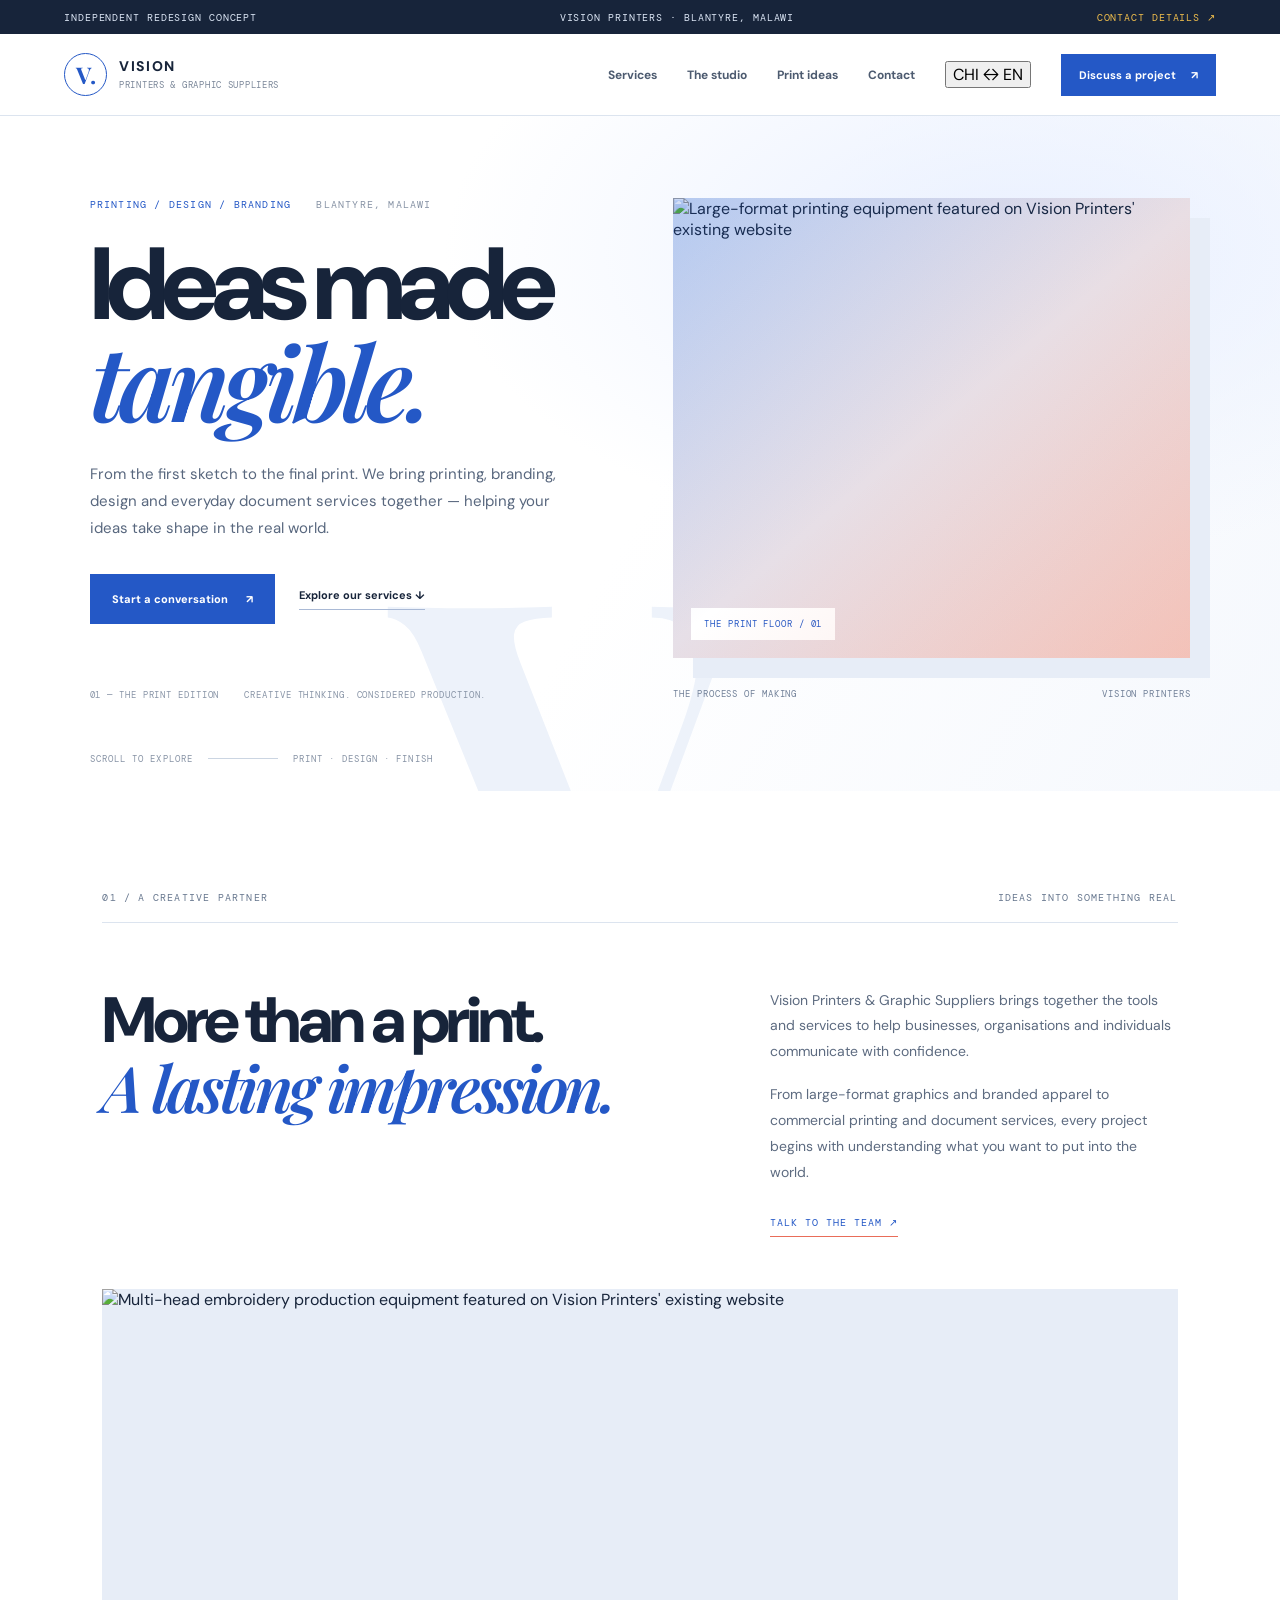
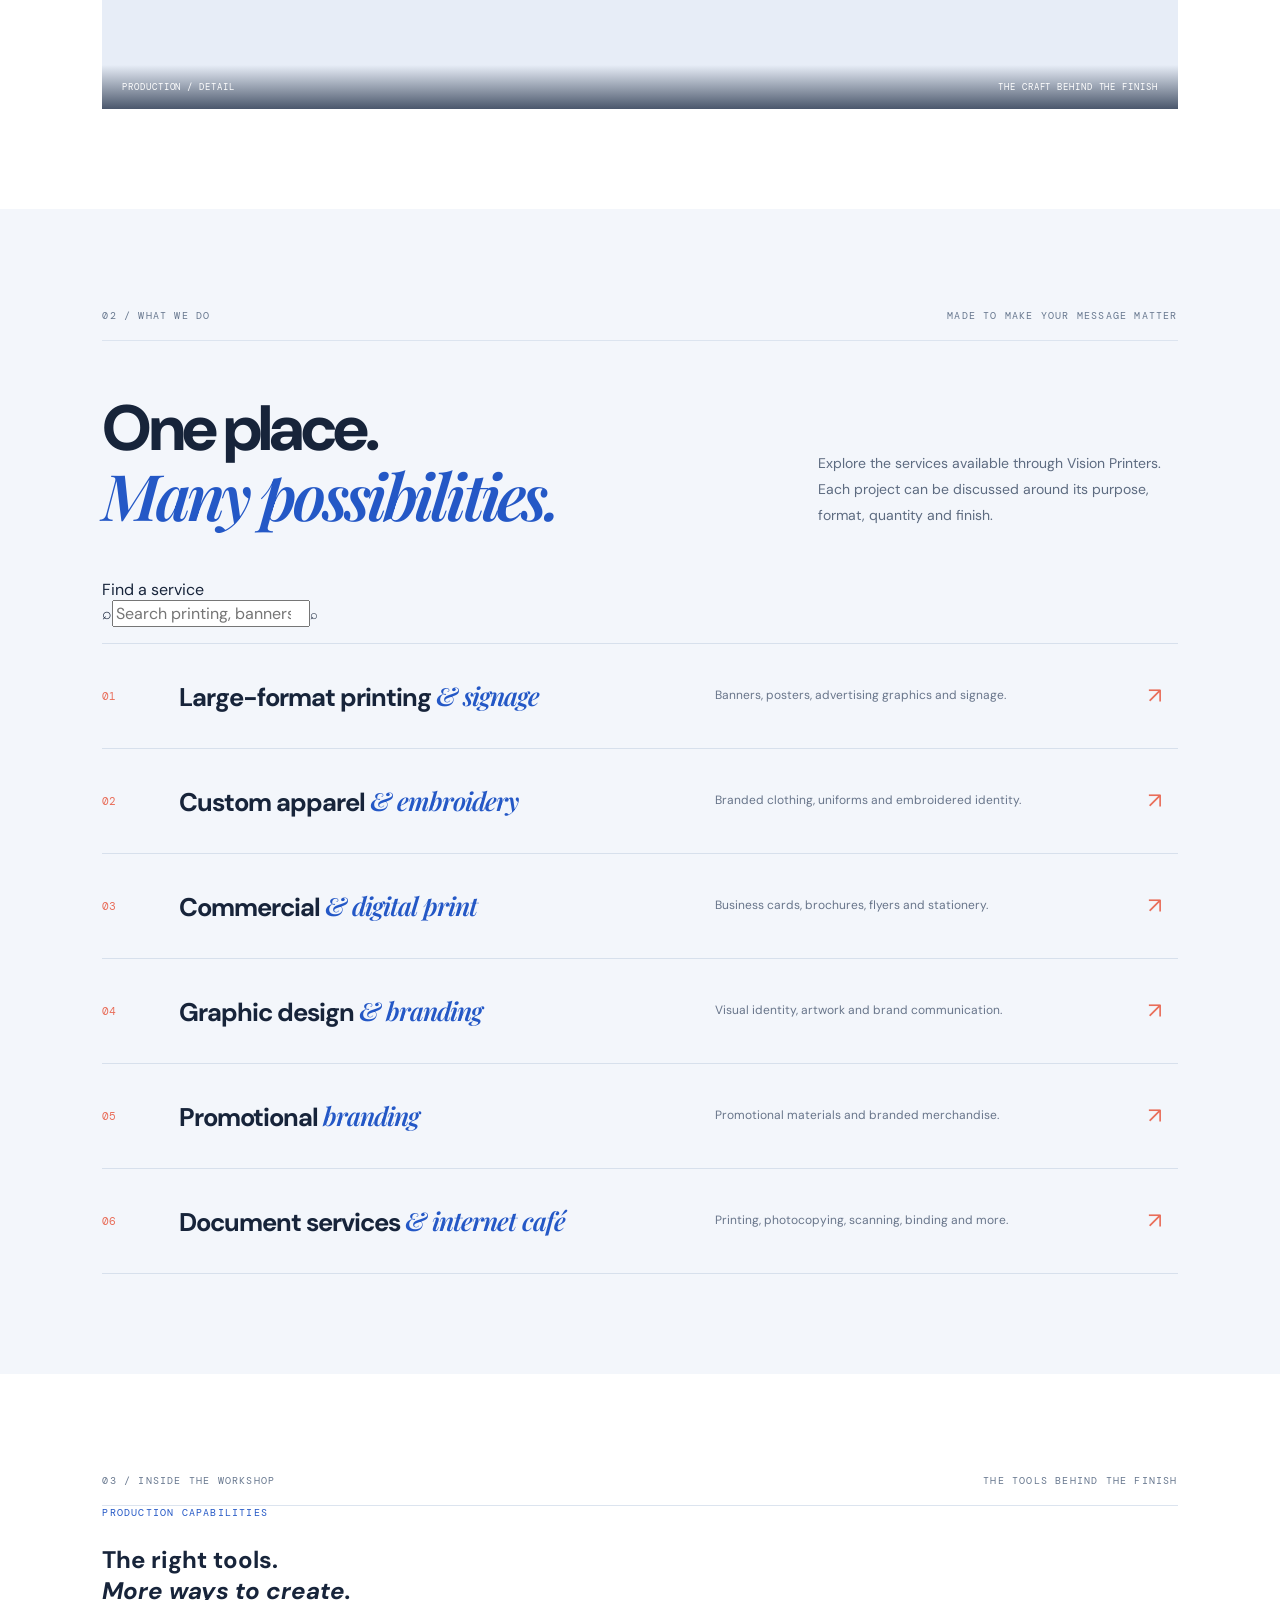
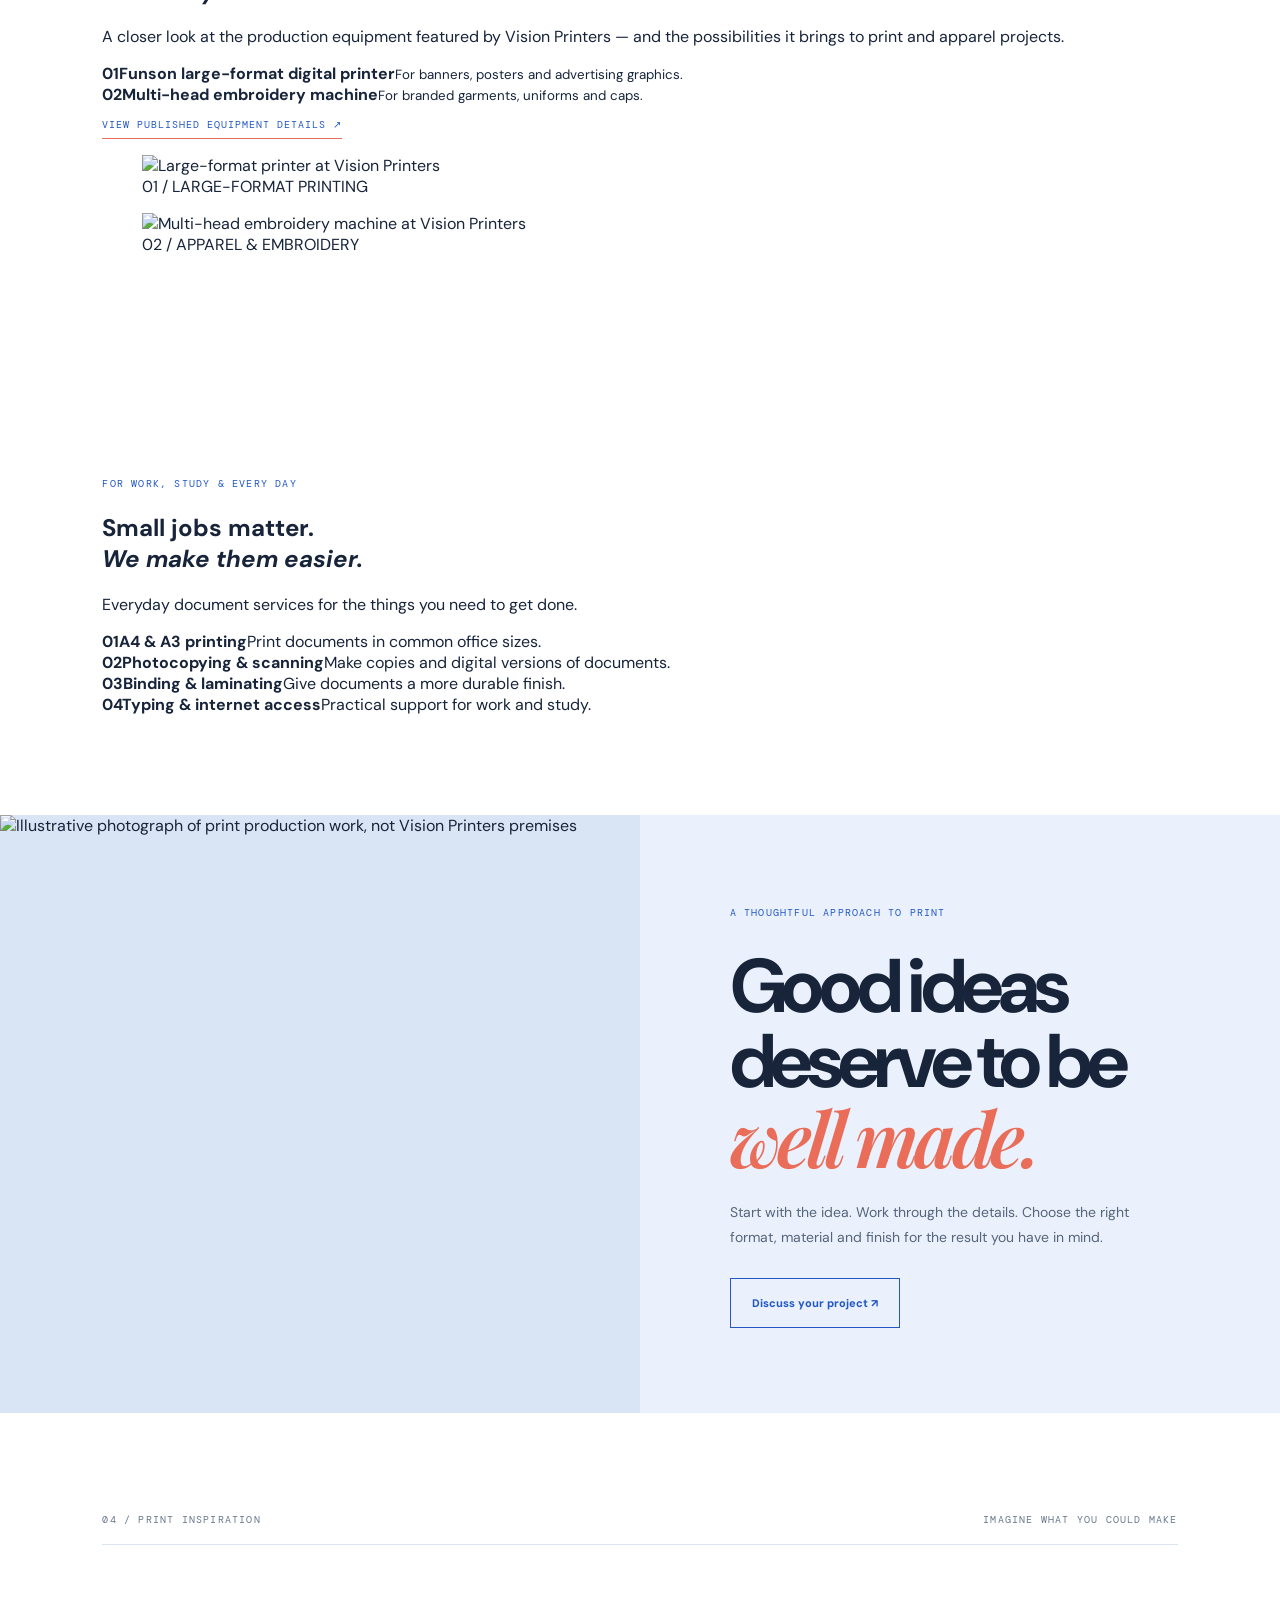
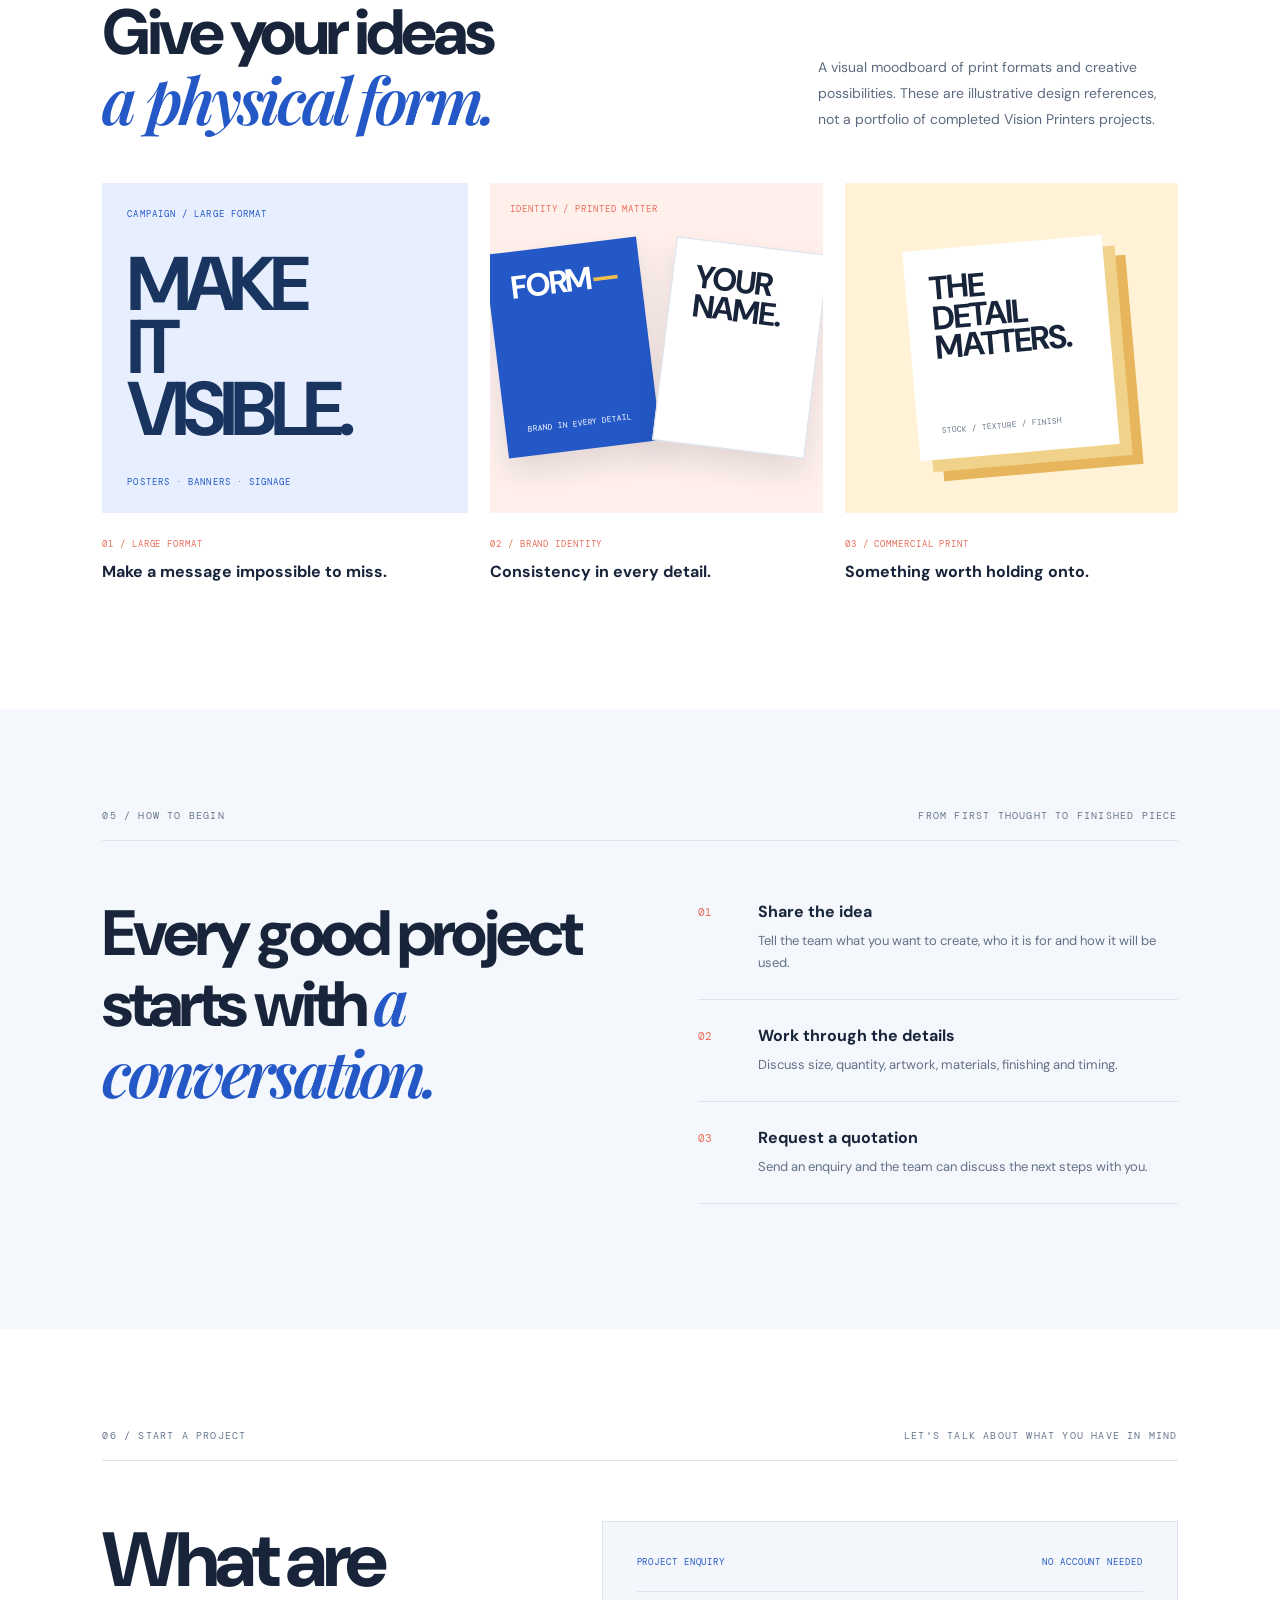
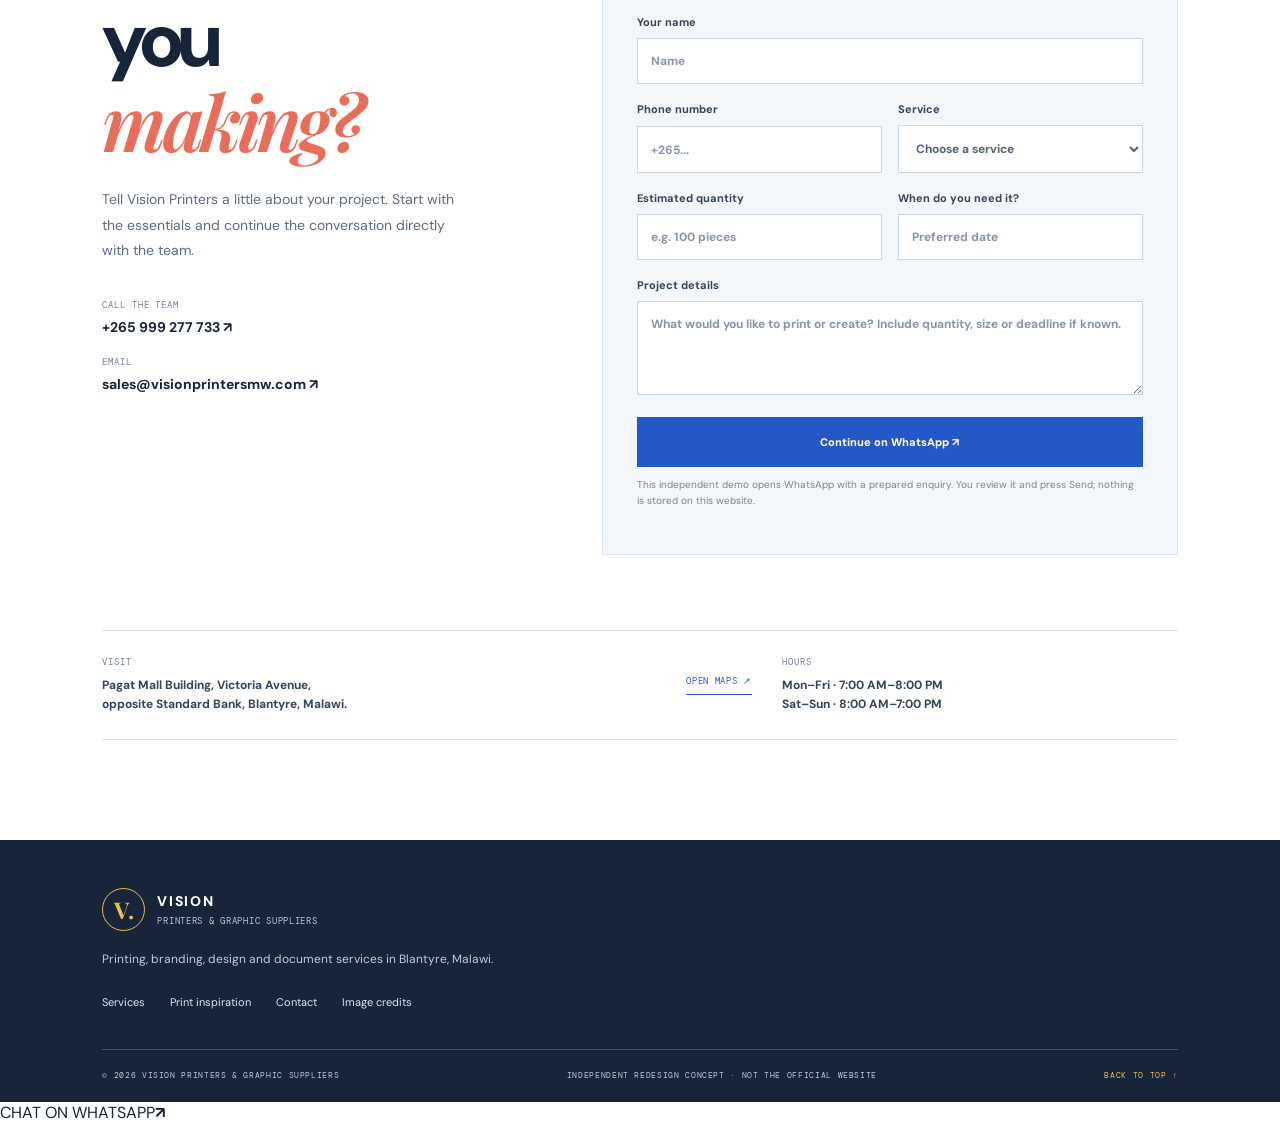
==== index.html @ 16c33ee2 "Add service discovery, equipment showcase and quote enhancements" ====
<!doctype html>
<html lang="en">
<head>
  <meta charset="utf-8">
  <meta name="viewport" content="width=device-width, initial-scale=1">
  <meta name="theme-color" content="#ffffff">
  <meta name="description" content="Vision Printers & Graphic Suppliers — printing, branding, design and document services in Blantyre, Malawi.">
  <title>Vision Printers — Ideas made tangible</title>
  <link rel="preconnect" href="https://fonts.googleapis.com">
  <link rel="preconnect" href="https://fonts.gstatic.com" crossorigin>
  <link href="https://fonts.googleapis.com/css2?family=DM+Mono:wght@400;500&family=DM+Sans:wght@400;500;600;700&family=Playfair+Display:ital,wght@0,500;0,600;0,700;1,500;1,600&display=swap" rel="stylesheet">
  <link rel="stylesheet" href="styles.css?v=20261118-2">
  <script src="script.js" defer></script>
</head>
<body>
  <div class="demo-strip"><span>INDEPENDENT REDESIGN CONCEPT</span><span>VISION PRINTERS · BLANTYRE, MALAWI</span><a href="#contact">CONTACT DETAILS ↗</a></div>
  <header class="site-header" id="top">
    <a class="brand" href="#top" aria-label="Vision Printers home"><span class="brand-mark">V.</span><span class="brand-name">VISION <i>PRINTERS & GRAPHIC SUPPLIERS</i></span></a>
    <button class="menu-toggle" aria-label="Open navigation" aria-expanded="false"><i></i><i></i></button>
    <nav class="main-nav" aria-label="Main navigation">
      <a href="#services" data-t="navServices">Services</a><a href="#studio" data-t="navStudio">The studio</a><a href="#work" data-t="navIdeas">Print ideas</a><a href="#contact" data-t="navContact">Contact</a>
      <button class="language-toggle" id="languageToggle" type="button">CHI <span>↔</span> EN</button><button class="nav-quote" data-quote data-t="navQuote">Discuss a project <span>↗</span></button>
    </nav>
  </header>
  <main>
    <section class="hero">
      <div class="hero-copy">
        <p class="eyebrow">PRINTING / DESIGN / BRANDING <span>BLANTYRE, MALAWI</span></p>
        <h1>Ideas made<br><em>tangible.</em></h1>
        <p class="hero-lede" data-t="heroLead">From the first sketch to the final print. We bring printing, branding, design and everyday document services together — helping your ideas take shape in the real world.</p>
        <div class="hero-actions"><button class="button button-lime" data-quote data-t="heroCta">Start a conversation <span>↗</span></button><a class="text-link" href="#services" data-t="heroExplore">Explore our services ↓</a></div>
        <div class="hero-footnote"><span>01 — THE PRINT EDITION</span><span>CREATIVE THINKING. CONSIDERED PRODUCTION.</span></div>
      </div>
      <div class="hero-visual">
        <div class="hero-image-wrap"><img src="https://visionprintersmw.com/assets/optimized/press-1080.jpg" alt="Large-format printing equipment featured on Vision Printers' existing website" fetchpriority="high"><span class="image-index">THE PRINT FLOOR / 01</span></div>
        <div class="hero-image-caption"><span>THE PROCESS OF MAKING</span><span>VISION PRINTERS</span></div>
      </div>
      <div class="hero-bottom"><span>SCROLL TO EXPLORE</span><span class="scroll-line"></span><span>PRINT · DESIGN · FINISH</span></div>
    </section>

    <section class="intro section-pad" id="studio">
      <div class="section-kicker"><span>01 / A CREATIVE PARTNER</span><span>IDEAS INTO SOMETHING REAL</span></div>
      <div class="intro-grid"><h2>More than a print.<br><em>A lasting impression.</em></h2><div class="intro-text"><p>Vision Printers & Graphic Suppliers brings together the tools and services to help businesses, organisations and individuals communicate with confidence.</p><p>From large-format graphics and branded apparel to commercial printing and document services, every project begins with understanding what you want to put into the world.</p><a href="#contact" class="under-link">TALK TO THE TEAM ↗</a></div></div>
      <figure class="intro-photo"><img src="https://visionprintersmw.com/assets/optimized/embroidery-1080.jpg" alt="Multi-head embroidery production equipment featured on Vision Printers' existing website" loading="lazy"><figcaption><span>PRODUCTION / DETAIL</span><span>THE CRAFT BEHIND THE FINISH</span></figcaption></figure>
    </section>

    <section class="services section-pad" id="services">
      <div class="section-kicker"><span>02 / WHAT WE DO</span><span>MADE TO MAKE YOUR MESSAGE MATTER</span></div>
      <div class="section-heading"><h2>One place.<br><em>Many possibilities.</em></h2><p>Explore the services available through Vision Printers. Each project can be discussed around its purpose, format, quantity and finish.</p></div>
      <div class="service-search"><label for="serviceSearch" data-t="searchLabel">Find a service</label><div class="service-search-control"><span>⌕</span><input id="serviceSearch" type="search" placeholder="Search printing, banners, embroidery..." data-placeholder="searchPlaceholder"><kbd>⌕</kbd></div><p id="searchStatus" aria-live="polite"></p></div><div class="service-list">
        <a class="service-row" href="#contact" data-service="Large-format printing & signage"><span class="service-no">01</span><span class="service-name">Large-format printing <i>& signage</i></span><span class="service-desc">Banners, posters, advertising graphics and signage.</span><span class="service-arrow">↗</span></a>
        <a class="service-row" href="#contact" data-service="Custom apparel & embroidery"><span class="service-no">02</span><span class="service-name">Custom apparel <i>& embroidery</i></span><span class="service-desc">Branded clothing, uniforms and embroidered identity.</span><span class="service-arrow">↗</span></a>
        <a class="service-row" href="#contact" data-service="Commercial & digital printing"><span class="service-no">03</span><span class="service-name">Commercial <i>& digital print</i></span><span class="service-desc">Business cards, brochures, flyers and stationery.</span><span class="service-arrow">↗</span></a>
        <a class="service-row" href="#contact" data-service="Graphic design & branding"><span class="service-no">04</span><span class="service-name">Graphic design <i>& branding</i></span><span class="service-desc">Visual identity, artwork and brand communication.</span><span class="service-arrow">↗</span></a>
        <a class="service-row" href="#contact" data-service="Promotional branding"><span class="service-no">05</span><span class="service-name">Promotional <i>branding</i></span><span class="service-desc">Promotional materials and branded merchandise.</span><span class="service-arrow">↗</span></a>
        <a class="service-row" href="#contact" data-service="Document services & internet café"><span class="service-no">06</span><span class="service-name">Document services <i>& internet café</i></span><span class="service-desc">Printing, photocopying, scanning, binding and more.</span><span class="service-arrow">↗</span></a>
      </div>
    </section>

    <section class="equipment section-pad" id="equipment">
      <div class="section-kicker"><span>03 / INSIDE THE WORKSHOP</span><span>THE TOOLS BEHIND THE FINISH</span></div>
      <div class="equipment-grid">
        <div class="equipment-copy"><p class="eyebrow" data-t="equipmentEyebrow">PRODUCTION CAPABILITIES</p><h2 data-t="equipmentTitle">The right tools.<br><em>More ways to create.</em></h2><p data-t="equipmentLead">A closer look at the production equipment featured by Vision Printers — and the possibilities it brings to print and apparel projects.</p>
          <div class="equipment-facts"><div><b>01</b><span><strong>Funson large-format digital printer</strong><small data-t="equipmentOne">For banners, posters and advertising graphics.</small></span></div><div><b>02</b><span><strong>Multi-head embroidery machine</strong><small data-t="equipmentTwo">For branded garments, uniforms and caps.</small></span></div></div>
          <a class="under-link" href="https://visionprintersmw.com/equipment.html" target="_blank" rel="noopener" data-t="equipmentLink">VIEW PUBLISHED EQUIPMENT DETAILS ↗</a>
        </div>
        <div class="equipment-photos"><figure><img src="https://visionprintersmw.com/assets/optimized/press-1080.jpg" alt="Large-format printer at Vision Printers" loading="lazy"><figcaption>01 / LARGE-FORMAT PRINTING</figcaption></figure><figure><img src="https://visionprintersmw.com/assets/optimized/embroidery-1080.jpg" alt="Multi-head embroidery machine at Vision Printers" loading="lazy"><figcaption>02 / APPAREL & EMBROIDERY</figcaption></figure></div>
      </div>
    </section>

    <section class="everyday section-pad">
      <div class="everyday-intro"><span class="eyebrow" data-t="everydayEyebrow">FOR WORK, STUDY & EVERY DAY</span><h2 data-t="everydayTitle">Small jobs matter.<br><em>We make them easier.</em></h2><p data-t="everydayLead">Everyday document services for the things you need to get done.</p></div>
      <div class="everyday-grid"><div><b>01</b><strong>A4 & A3 printing</strong><span>Print documents in common office sizes.</span></div><div><b>02</b><strong>Photocopying & scanning</strong><span>Make copies and digital versions of documents.</span></div><div><b>03</b><strong>Binding & laminating</strong><span>Give documents a more durable finish.</span></div><div><b>04</b><strong>Typing & internet access</strong><span>Practical support for work and study.</span></div></div>
    </section>

    <section class="statement">
      <div class="statement-image"><img src="https://commons.wikimedia.org/wiki/Special:FilePath/Printery_work.jpg" alt="Illustrative photograph of print production work, not Vision Printers premises" loading="lazy"></div>
      <div class="statement-content"><span class="mono">A THOUGHTFUL APPROACH TO PRINT</span><h2>Good ideas<br>deserve to be<br><em>well made.</em></h2><p>Start with the idea. Work through the details. Choose the right format, material and finish for the result you have in mind.</p><a href="#contact" class="button button-outline">Discuss your project ↗</a></div>
    </section>

    <section class="ideas section-pad" id="work">
      <div class="section-kicker"><span>04 / PRINT INSPIRATION</span><span>IMAGINE WHAT YOU COULD MAKE</span></div>
      <div class="section-heading"><h2>Give your ideas<br><em>a physical form.</em></h2><p>A visual moodboard of print formats and creative possibilities. These are illustrative design references, not a portfolio of completed Vision Printers projects.</p></div>
      <div class="idea-grid">
        <article class="idea-card idea-tall"><div class="idea-art poster-art"><span>CAMPAIGN / LARGE FORMAT</span><strong>MAKE<br>IT<br>VISIBLE.</strong><small>POSTERS · BANNERS · SIGNAGE</small></div><div class="idea-meta"><span>01 / LARGE FORMAT</span><h3>Make a message impossible to miss.</h3></div></article>
        <article class="idea-card"><div class="idea-art identity-art"><span class="identity-label">IDENTITY / PRINTED MATTER</span><div class="identity-sheet"><b>FORM<span>—</span></b><small>BRAND IN EVERY DETAIL</small></div><div class="identity-sheet second"><b>YOUR<br>NAME.</b></div></div><div class="idea-meta"><span>02 / BRAND IDENTITY</span><h3>Consistency in every detail.</h3></div></article>
        <article class="idea-card"><div class="idea-art paper-art"><div class="paper-stack"><span>THE<br>DETAIL<br>MATTERS.</span><small>STOCK / TEXTURE / FINISH</small></div></div><div class="idea-meta"><span>03 / COMMERCIAL PRINT</span><h3>Something worth holding onto.</h3></div></article>
      </div>
    </section>

    <section class="process section-pad"><div class="section-kicker"><span>05 / HOW TO BEGIN</span><span>FROM FIRST THOUGHT TO FINISHED PIECE</span></div><div class="process-grid"><h2>Every good project<br>starts with <em>a conversation.</em></h2><div class="process-steps"><div class="process-step"><span>01</span><div><h3>Share the idea</h3><p>Tell the team what you want to create, who it is for and how it will be used.</p></div></div><div class="process-step"><span>02</span><div><h3>Work through the details</h3><p>Discuss size, quantity, artwork, materials, finishing and timing.</p></div></div><div class="process-step"><span>03</span><div><h3>Request a quotation</h3><p>Send an enquiry and the team can discuss the next steps with you.</p></div></div></div></div></section>

    <section class="contact section-pad" id="contact"><div class="section-kicker"><span>06 / START A PROJECT</span><span>LET'S TALK ABOUT WHAT YOU HAVE IN MIND</span></div><div class="contact-grid"><div class="contact-copy"><h2>What are you<br><em>making?</em></h2><p>Tell Vision Printers a little about your project. Start with the essentials and continue the conversation directly with the team.</p><div class="contact-direct"><a href="tel:+265999277733"><span>CALL THE TEAM</span><b>+265 999 277 733 ↗</b></a><a href="mailto:sales@visionprintersmw.com"><span>EMAIL</span><b>sales@visionprintersmw.com ↗</b></a></div></div>
      <form class="quote-form" id="quoteForm"><div class="form-heading"><span data-t="formHeading">PROJECT ENQUIRY</span><span data-t="formSub">NO ACCOUNT NEEDED</span></div><label>Your name<input name="name" autocomplete="name" placeholder="Name" required></label><div class="form-row"><label>Phone number<input name="phone" type="tel" autocomplete="tel" placeholder="+265..." required></label><label>Service<select name="service" required><option value="">Choose a service</option><option>Large-format printing & signage</option><option>Custom apparel & embroidery</option><option>Commercial & digital printing</option><option>Graphic design & branding</option><option>Promotional branding</option><option>Document services & internet café</option><option>Something else</option></select></label></div><div class="form-row"><label data-t="quantityLabel">Estimated quantity<input name="quantity" placeholder="e.g. 100 pieces"></label><label data-t="deadlineLabel">When do you need it?<input name="deadline" placeholder="Preferred date"></label></div><label data-t="detailsLabel">Project details<textarea name="details" rows="4" placeholder="What would you like to print or create? Include quantity, size or deadline if known." required></textarea></label><button class="button button-lime form-submit" type="submit" data-t="formSubmit">Continue on WhatsApp ↗</button><p class="form-note">This independent demo opens WhatsApp with a prepared enquiry. You review it and press Send; nothing is stored on this website.</p><p class="form-feedback" role="status" aria-live="polite"></p></form></div>
      <div class="location-bar"><div><span>VISIT</span><b>Pagat Mall Building, Victoria Avenue,<br>opposite Standard Bank, Blantyre, Malawi.</b></div><a href="https://www.google.com/maps/search/?api=1&query=Pagat+Mall+Building+Victoria+Avenue+Blantyre+Malawi" target="_blank" rel="noopener">OPEN MAPS ↗</a><div><span>HOURS</span><b>Mon–Fri · 7:00 AM–8:00 PM<br>Sat–Sun · 8:00 AM–7:00 PM</b></div></div>
    </section>
  </main>
  <footer class="footer"><a class="brand footer-brand" href="#top"><span class="brand-mark">V.</span><span class="brand-name">VISION <i>PRINTERS & GRAPHIC SUPPLIERS</i></span></a><p>Printing, branding, design and document services in Blantyre, Malawi.</p><div class="footer-links"><a href="#services">Services</a><a href="#work">Print inspiration</a><a href="#contact">Contact</a><a href="image-credits.html">Image credits</a></div><div class="footer-bottom"><span>© <span id="year"></span> VISION PRINTERS & GRAPHIC SUPPLIERS</span><span>INDEPENDENT REDESIGN CONCEPT · NOT THE OFFICIAL WEBSITE</span><a href="#top">BACK TO TOP ↑</a></div></footer>
  <div class="quote-modal" id="quoteModal" aria-hidden="true"><div class="modal-backdrop" data-close-modal></div><div class="modal-panel" role="dialog" aria-modal="true" aria-labelledby="modalTitle"><button class="modal-close" data-close-modal aria-label="Close">×</button><span class="mono">LET'S GET STARTED</span><h2 id="modalTitle">What are you<br><em>creating?</em></h2><p>Choose a service and we'll take you to the enquiry form.</p><div class="modal-options"><button data-pick-service="Large-format printing & signage">Large-format printing <span>↗</span></button><button data-pick-service="Custom apparel & embroidery">Apparel & embroidery <span>↗</span></button><button data-pick-service="Commercial & digital printing">Commercial printing <span>↗</span></button><button data-pick-service="Graphic design & branding">Design & branding <span>↗</span></button><button data-pick-service="Promotional branding">Promotional branding <span>↗</span></button><button data-pick-service="Document services & internet café">Document services <span>↗</span></button></div></div></div>
<a class="floating-whatsapp" href="https://wa.me/265999277733" target="_blank" rel="noopener" aria-label="Chat with Vision Printers on WhatsApp"><span>CHAT ON WHATSAPP</span><b>↗</b></a>
</body></html>
---- styles.css ----
@import url('https://fonts.googleapis.com/css2?family=DM+Mono:wght@400;500&family=DM+Sans:wght@400;500;600;700;800&family=Playfair+Display:ital,wght@0,600;0,700;1,600;1,700&display=swap');
:root{--ink:#17243a;--muted:#64748b;--blue:#2458c6;--coral:#e96d59;--yellow:#efbd4c;--cyan:#42afc2;--paper:#fff;--soft:#f3f6fb;--line:#dce4ef;--mono:'DM Mono',monospace;--sans:'DM Sans',Arial,sans-serif;--serif:'Playfair Display',Georgia,serif}
*{box-sizing:border-box}html{scroll-behavior:smooth;scroll-padding-top:90px}body{margin:0;background:var(--paper);color:var(--ink);font-family:var(--sans);-webkit-font-smoothing:antialiased}a{color:inherit;text-decoration:none}button,input,textarea,select{font:inherit}button{cursor:pointer}img{display:block;max-width:100%}.demo-strip{height:34px;padding:0 max(5vw,22px);display:flex;align-items:center;justify-content:space-between;gap:16px;background:var(--ink);color:#dce6f5;font:10px var(--mono);letter-spacing:.09em}.demo-strip a{color:var(--yellow)}
.site-header{height:82px;padding:0 max(5vw,22px);display:flex;align-items:center;justify-content:space-between;gap:24px;background:#fff;border-bottom:1px solid var(--line);position:sticky;top:0;z-index:20}.brand{display:flex;align-items:center;gap:12px;min-width:210px}.brand-mark{width:43px;height:43px;display:grid;place-items:center;border:1.5px solid var(--blue);border-radius:50%;font:700 23px var(--serif);color:var(--blue)}.brand-name{font-size:14px;font-weight:800;letter-spacing:.12em;line-height:1.25}.brand-name i{display:block;margin-top:4px;font:9px var(--mono);font-style:normal;letter-spacing:.08em;color:#7b8799}.main-nav{display:flex;align-items:center;gap:30px}.main-nav>a{font-size:12px;font-weight:700;color:#4d5b70;transition:color .2s}.main-nav>a:hover{color:var(--blue)}.nav-quote{border:1px solid var(--blue);background:var(--blue);color:#fff;padding:13px 17px;font-size:11px;font-weight:700}.nav-quote span{margin-left:12px}.menu-toggle{display:none}
.hero{position:relative;min-height:650px;padding:82px max(7vw,26px) 90px;display:grid;grid-template-columns:1fr 1.02fr;align-items:center;gap:6vw;overflow:hidden;background:radial-gradient(ellipse at 80% 20%,#e9f0ff 0,transparent 40%),linear-gradient(120deg,#fff 0%,#fff 52%,#f5f8fd 100%)}.hero:after{content:'V';position:absolute;right:41%;bottom:-190px;font:700 540px/.8 var(--serif);color:#edf2fa;z-index:0;pointer-events:none}.hero-copy,.hero-visual{position:relative;z-index:1}.eyebrow,.section-kicker,.mono{font:10px var(--mono);letter-spacing:.12em}.eyebrow{color:var(--blue);margin:0 0 25px}.eyebrow span{margin-left:18px;color:#8793a5}.hero h1{font-size:clamp(64px,8vw,112px);line-height:.94;letter-spacing:-.075em;margin:0 0 25px;font-weight:800}.hero h1 em,.intro h2 em,.section-heading h2 em,.statement h2 em,.process h2 em,.contact h2 em,.modal-panel h2 em{font-family:var(--serif);font-weight:600;letter-spacing:-.06em;color:var(--blue)}.hero-lede{max-width:470px;color:#58677e;font-size:15px;line-height:1.8;margin:0}.hero-actions{display:flex;align-items:center;gap:24px;margin-top:32px}.button{display:inline-flex;align-items:center;justify-content:center;gap:18px;min-height:50px;padding:0 21px;border:1px solid var(--blue);font-size:11px;font-weight:800;transition:transform .2s,background .2s,color .2s}.button:hover{transform:translateY(-3px)}.button-lime{background:var(--blue);color:#fff}.button-lime:hover{background:var(--coral);border-color:var(--coral)}.text-link{font-size:11px;font-weight:700;border-bottom:1px solid #a9b9d5;padding-bottom:7px}.hero-footnote{display:flex;gap:25px;margin-top:65px;color:#8995a7;font:9px var(--mono);letter-spacing:.1em}.hero-visual{max-width:660px;width:100%;justify-self:end}.hero-image-wrap{height:460px;position:relative;background:linear-gradient(135deg,#d9e6fb,#f6d7d0);overflow:hidden;box-shadow:20px 20px 0 #e7edf7}.hero-image-wrap:before{content:'';position:absolute;inset:0;background:linear-gradient(140deg,#2458c633,transparent 50%,#e96d5933);z-index:1;pointer-events:none}.hero-image-wrap img{width:100%;height:100%;object-fit:cover;object-position:center;filter:saturate(1.08)}.image-index{position:absolute;left:18px;bottom:18px;background:#fff;color:var(--blue);padding:10px 13px;font:9px var(--mono);letter-spacing:.1em}.hero-image-caption{display:flex;justify-content:space-between;margin-top:30px;color:#718098;font:9px var(--mono);letter-spacing:.1em}.hero-bottom{position:absolute;bottom:26px;left:max(7vw,26px);right:max(7vw,26px);display:flex;align-items:center;gap:15px;color:#8793a5;font:9px var(--mono);letter-spacing:.12em}.scroll-line{height:1px;width:70px;background:#cbd5e2}
.section-pad{padding:100px max(8vw,26px)}.section-kicker{display:flex;justify-content:space-between;gap:20px;padding-bottom:18px;border-bottom:1px solid var(--line);color:#68788f}.intro-grid{display:grid;grid-template-columns:1.15fr .85fr;gap:9vw;align-items:start;padding:65px 0 52px}.intro h2,.section-heading h2,.process h2,.contact h2{font-size:clamp(40px,5vw,67px);line-height:1.04;letter-spacing:-.06em;margin:0;font-weight:800}.intro-text{max-width:480px}.intro-text p,.section-heading>p,.contact-copy>p{color:#5d6b80;font-size:14px;line-height:1.85;margin:0 0 17px}.under-link{display:inline-block;margin-top:13px;padding-bottom:7px;border-bottom:1px solid var(--coral);font:10px var(--mono);letter-spacing:.1em;color:var(--blue)}.intro-photo{margin:0;position:relative;height:420px;background:#e7edf7}.intro-photo img{width:100%;height:100%;object-fit:cover}.intro-photo figcaption{position:absolute;bottom:0;left:0;right:0;display:flex;justify-content:space-between;padding:16px 20px;background:linear-gradient(transparent,#14233bbd);color:white;font:9px var(--mono);letter-spacing:.1em}
.services{background:var(--soft)}.section-heading{display:flex;align-items:end;justify-content:space-between;gap:45px;padding:55px 0 45px}.section-heading>p{max-width:360px;margin:0 0 5px}.service-list{border-top:1px solid #d7e0ec}.service-row{min-height:105px;display:grid;grid-template-columns:55px 1.25fr 1fr 30px;align-items:center;gap:22px;border-bottom:1px solid #d7e0ec;transition:padding .25s,color .25s}.service-row:hover{padding-left:12px;color:var(--blue)}.service-no{font:11px var(--mono);color:var(--coral)}.service-name{font-size:clamp(18px,2vw,27px);font-weight:700;letter-spacing:-.04em}.service-name i{font-family:var(--serif);font-weight:600;color:var(--blue)}.service-desc{font-size:12px;color:#68758a;line-height:1.6}.service-arrow{font-size:22px;color:var(--coral)}
.statement{display:grid;grid-template-columns:1fr 1fr;min-height:530px;background:#eaf1fc;color:var(--ink)}.statement-image{min-height:530px;background:#d9e5f5}.statement-image img{width:100%;height:100%;object-fit:cover}.statement-content{padding:85px clamp(35px,7vw,100px);align-self:center}.statement-content .mono{color:var(--blue)}.statement h2{font-size:clamp(47px,6vw,76px);line-height:.99;letter-spacing:-.07em;margin:28px 0 20px}.statement h2 em{color:var(--coral)}.statement-content p{max-width:400px;color:#56657b;font-size:14px;line-height:1.8;margin:0 0 27px}.button-outline{border-color:var(--blue);color:var(--blue)}.button-outline:hover{background:var(--blue);color:#fff}
.ideas{background:#fff}.idea-grid{display:grid;grid-template-columns:1.1fr 1fr 1fr;gap:22px}.idea-art{height:330px;position:relative;overflow:hidden}.poster-art{background:#e7efff;color:#18345f;padding:25px;display:flex;flex-direction:column;justify-content:space-between}.poster-art>span,.poster-art small{font:9px var(--mono);letter-spacing:.12em;color:var(--blue)}.poster-art strong{font-size:clamp(48px,6vw,76px);line-height:.82;letter-spacing:-.08em}.identity-art{background:#fff0ec;display:flex;align-items:center;justify-content:center;gap:15px}.identity-label{position:absolute;top:20px;left:20px;font:9px var(--mono);letter-spacing:.1em;color:var(--coral)}.identity-sheet{width:46%;height:205px;background:var(--blue);color:#fff;padding:22px;display:flex;flex-direction:column;justify-content:space-between;box-shadow:0 15px 30px #17243a20;transform:rotate(-7deg)}.identity-sheet b{font-size:32px;line-height:.9;letter-spacing:-.06em}.identity-sheet b span{color:var(--yellow)}.identity-sheet small{font:8px var(--mono)}.identity-sheet.second{background:#fff;color:var(--ink);border:1px solid #d9e0ea;transform:rotate(7deg)}.paper-art{background:#fff2d7;display:grid;place-items:center}.paper-stack{width:60%;height:210px;background:#fff;box-shadow:12px 12px 0 #f1d28b,22px 22px 0 #e7b65c;padding:24px;display:flex;flex-direction:column;justify-content:space-between;transform:rotate(-5deg)}.paper-stack span{font:700 33px/.9 var(--sans);letter-spacing:-.06em;color:var(--ink)}.paper-stack small{font:8px var(--mono);color:#68758a}.idea-meta{padding:18px 0}.idea-meta>span{font:9px var(--mono);letter-spacing:.1em;color:var(--coral)}.idea-meta h3{font-size:16px;margin:9px 0;font-weight:700}
.process{background:#f4f7fb}.process-grid{display:grid;grid-template-columns:1fr 1fr;gap:9vw;padding-top:60px}.process h2{max-width:510px}.process-step{display:grid;grid-template-columns:40px 1fr;gap:20px;padding:0 0 25px;margin-bottom:25px;border-bottom:1px solid #dce3ec}.process-step>span{font:11px var(--mono);color:var(--coral);padding-top:4px}.process-step h3{font-size:16px;margin:0 0 8px}.process-step p{font-size:13px;line-height:1.7;color:#647188;margin:0}
.contact{background:#fff;color:var(--ink)}.contact-grid{display:grid;grid-template-columns:.8fr 1.2fr;gap:9vw;padding:60px 0 75px}.contact h2{font-size:clamp(54px,6vw,78px)}.contact h2 em{color:var(--coral)}.contact-copy>p{max-width:360px;margin:20px 0 35px}.contact-direct{display:grid;gap:20px}.contact-direct a{display:grid;gap:7px}.contact-direct span,.location-bar span{font:9px var(--mono);letter-spacing:.1em;color:#718098}.contact-direct b{font-size:14px;color:var(--ink)}.quote-form{background:#f3f6fb;border:1px solid #dce4ef;padding:34px}.form-heading{display:flex;justify-content:space-between;padding-bottom:23px;margin-bottom:23px;border-bottom:1px solid #dce4ef;color:var(--blue);font:9px var(--mono);letter-spacing:.1em}.quote-form label{display:grid;gap:9px;margin-bottom:18px;color:#34445c;font-size:11px;font-weight:700}.form-row{display:grid;grid-template-columns:1fr 1fr;gap:16px}.quote-form input,.quote-form textarea,.quote-form select{width:100%;border:1px solid #cbd5e2;background:#fff;padding:14px 13px;color:var(--ink);font-size:12px;outline:none;border-radius:0}.quote-form input:focus,.quote-form textarea:focus,.quote-form select:focus{border-color:var(--blue);box-shadow:0 0 0 3px #2458c618}.quote-form input::placeholder,.quote-form textarea::placeholder{color:#8995a7}.quote-form select{color:#53627a}.quote-form select option{background:#fff;color:var(--ink)}.quote-form textarea{resize:vertical}.form-submit{width:100%;margin-top:4px}.form-note{font-size:10px;line-height:1.6;color:#78859a}.form-feedback{font-size:11px;color:var(--blue)}.location-bar{display:grid;grid-template-columns:1.4fr auto 1fr;align-items:center;gap:30px;padding:25px 0;border-top:1px solid var(--line);border-bottom:1px solid var(--line)}.location-bar>div{display:grid;gap:8px}.location-bar b{font-size:12px;line-height:1.6;color:#34445c}.location-bar>a{font:9px var(--mono);letter-spacing:.08em;color:var(--blue);border-bottom:1px solid var(--blue);padding-bottom:7px;white-space:nowrap}
.footer{background:var(--ink);color:#fff;padding:48px max(8vw,26px) 22px}.footer-brand .brand-mark{border-color:var(--yellow);color:var(--yellow)}.footer-brand .brand-name i{color:#b8c5d8}.footer p{font-size:12px;color:#c0ccdc;margin:20px 0 28px}.footer-links{display:flex;gap:25px;color:#e0e7f1;font-size:11px}.footer-bottom{display:flex;justify-content:space-between;gap:20px;flex-wrap:wrap;border-top:1px solid #43516a;margin-top:40px;padding-top:20px;color:#bdc9d9;font:8px var(--mono);letter-spacing:.08em}.footer-bottom a{color:var(--yellow)}
.quote-modal{position:fixed;inset:0;z-index:50;display:none;place-items:center;padding:20px}.quote-modal.open{display:grid}.modal-backdrop{position:absolute;inset:0;background:#101d32b8;backdrop-filter:blur(5px)}.modal-panel{position:relative;width:min(520px,100%);background:#fff;padding:42px;box-shadow:0 30px 100px #0b142b55}.modal-close{position:absolute;right:17px;top:13px;border:0;background:transparent;font-size:28px;color:var(--ink)}.modal-panel>.mono{color:var(--blue)}.modal-panel h2{font-size:54px;line-height:.98;letter-spacing:-.06em;margin:22px 0 14px}.modal-panel>p{font-size:13px;color:var(--muted)}.modal-options{display:grid;grid-template-columns:1fr 1fr;gap:8px;margin-top:25px}.modal-options button{display:flex;justify-content:space-between;gap:10px;padding:15px;border:0;background:#eef3fa;color:var(--ink);font-size:11px;text-align:left}.modal-options button:hover{background:var(--blue);color:#fff}
@media(max-width:900px){.main-nav{gap:16px}.hero{gap:4vw;padding-top:65px}.hero-image-wrap{height:390px}.section-pad{padding-top:78px;padding-bottom:78px}.service-row{grid-template-columns:35px 1.1fr 1fr 20px;gap:13px}.contact-grid{gap:5vw}.statement-content{padding:60px 5vw}}
@media(max-width:680px){.demo-strip{height:auto;min-height:32px;padding:8px 18px;font-size:8px}.demo-strip span:nth-child(2){display:none}.site-header{height:70px;padding:0 20px}.brand{min-width:0}.brand-mark{width:38px;height:38px}.brand-name{font-size:12px}.brand-name i{font-size:8px}.menu-toggle{display:flex;width:42px;height:42px;border:1px solid var(--line);background:#fff;flex-direction:column;align-items:center;justify-content:center;gap:6px}.menu-toggle i{width:17px;height:1.5px;background:var(--ink)}.main-nav{display:none;position:absolute;top:69px;left:0;right:0;background:#fff;border-bottom:1px solid var(--line);padding:20px;align-items:stretch;flex-direction:column;gap:0;box-shadow:0 15px 20px #17243a10}.main-nav.open{display:flex}.main-nav>a{padding:14px 0;border-bottom:1px solid var(--line)}.nav-quote{margin-top:14px}.hero{display:flex;flex-direction:column;align-items:stretch;gap:38px;padding:55px 22px 85px}.hero:after{font-size:350px;right:-20%;bottom:25%}.hero h1{font-size:clamp(62px,17vw,88px)}.hero-lede{font-size:14px}.hero-actions{gap:16px;flex-wrap:wrap}.hero-footnote{margin-top:38px;flex-direction:column;gap:8px}.hero-visual{width:calc(100% - 10px);margin-right:10px}.hero-image-wrap{height:310px;box-shadow:10px 10px 0 #e7edf7}.hero-image-caption{font-size:8px;margin-top:20px}.hero-bottom{left:22px;right:22px;bottom:25px;font-size:8px}.section-pad{padding:68px 22px}.section-kicker{font-size:8px}.section-kicker span:last-child{text-align:right}.intro-grid,.process-grid,.contact-grid{grid-template-columns:1fr;gap:30px;padding-top:42px}.intro h2,.section-heading h2,.process h2{font-size:clamp(39px,11vw,55px)}.intro-photo{height:290px}.section-heading{display:block;padding:42px 0 30px}.section-heading>p{margin-top:18px}.service-row{grid-template-columns:28px 1fr 22px;gap:10px;min-height:88px;padding:12px 0}.service-name{font-size:19px}.service-desc{grid-column:2;grid-row:2;font-size:11px}.service-arrow{grid-column:3;grid-row:1/3}.statement{grid-template-columns:1fr}.statement-image{min-height:270px;height:270px}.statement-content{padding:48px 25px 55px}.statement h2{font-size:57px}.idea-grid{grid-template-columns:1fr;gap:8px}.idea-art{height:300px}.idea-tall .idea-art{height:320px}.idea-meta{padding:13px 0 22px}.process-grid{padding-top:42px}.contact-grid{padding:42px 0 50px}.contact h2{font-size:60px}.quote-form{padding:23px 18px}.form-row{grid-template-columns:1fr;gap:0}.form-heading{font-size:8px}.location-bar{grid-template-columns:1fr 1fr;gap:22px}.location-bar>a{grid-column:1/-1;grid-row:2;justify-self:start}.footer{padding:40px 22px 20px}.footer-links{flex-wrap:wrap;gap:15px 20px}.footer-bottom{font-size:7px;gap:12px}.modal-panel{padding:34px 22px}.modal-panel h2{font-size:48px}.modal-options{grid-template-columns:1fr}.hero-actions .button{min-height:48px}}
@media(prefers-reduced-motion:reduce){html{scroll-behavior:auto}*,*:before,*:after{transition:none!important}}
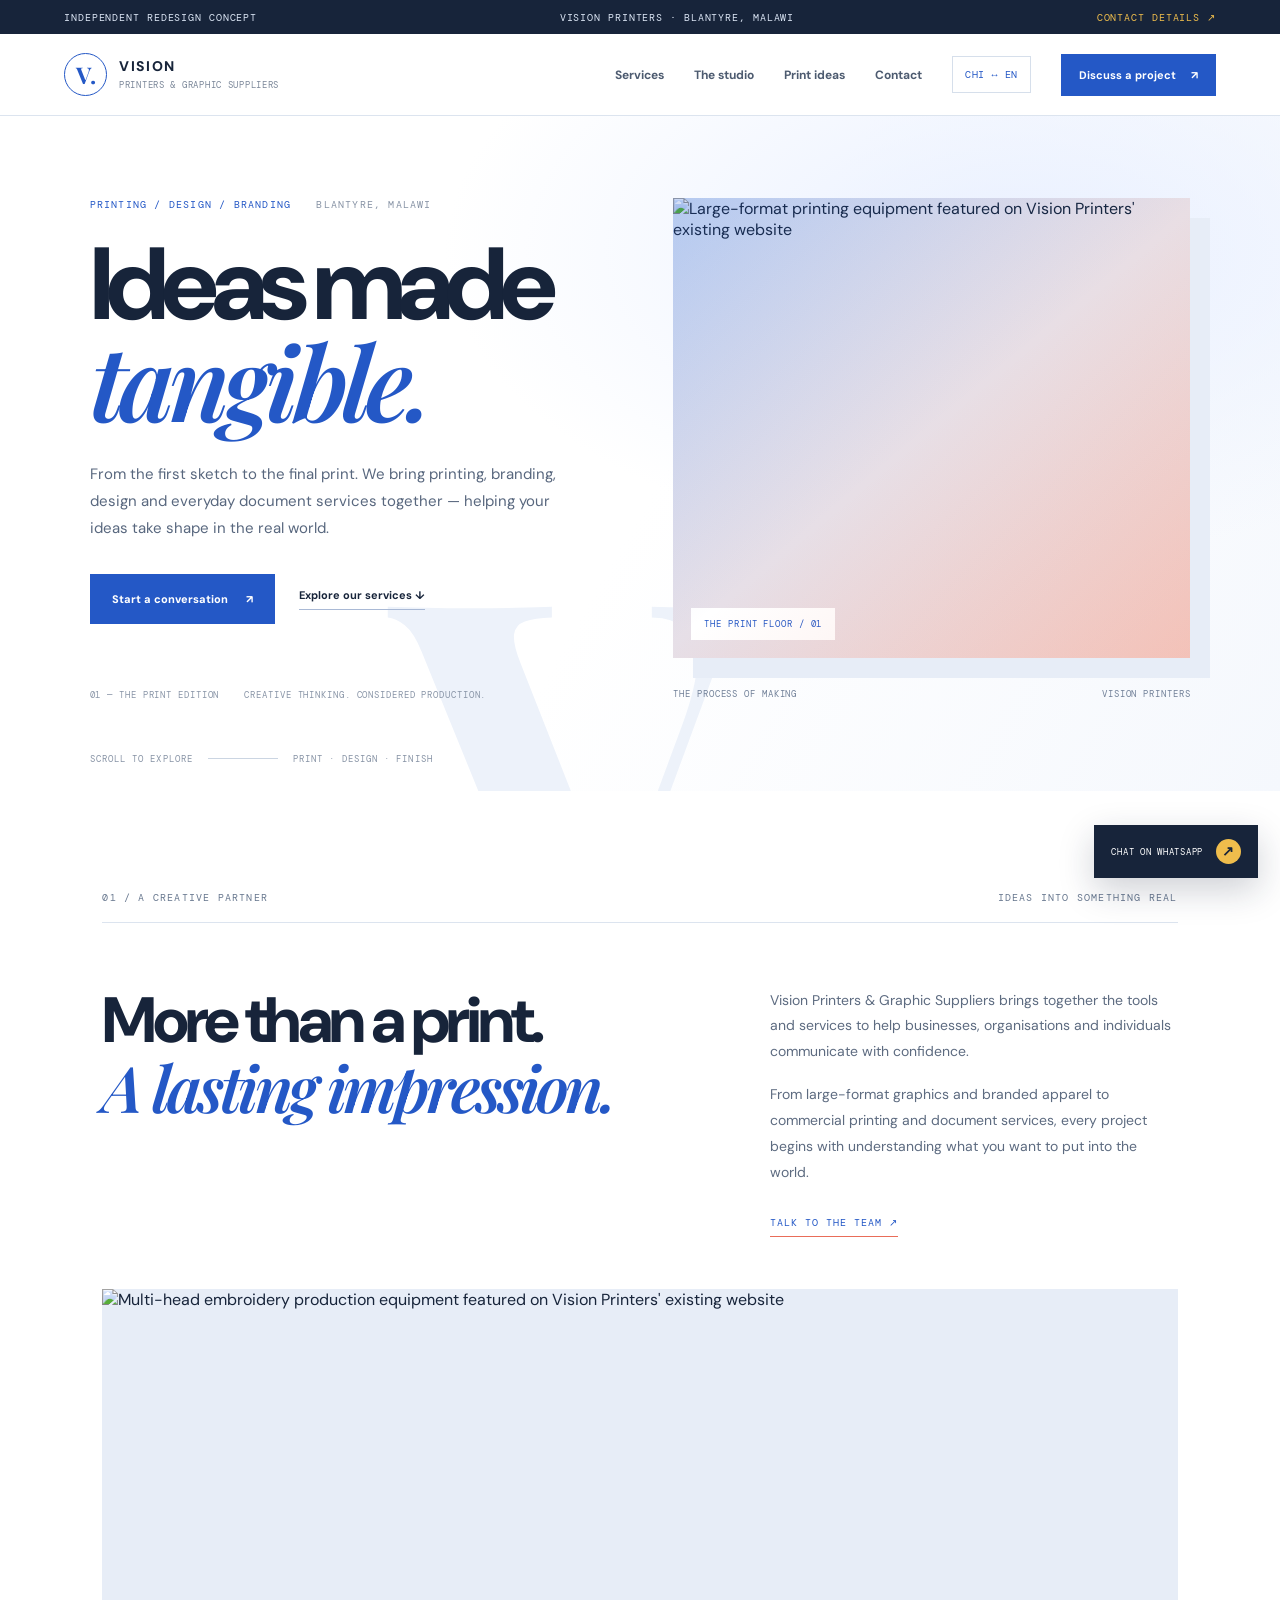
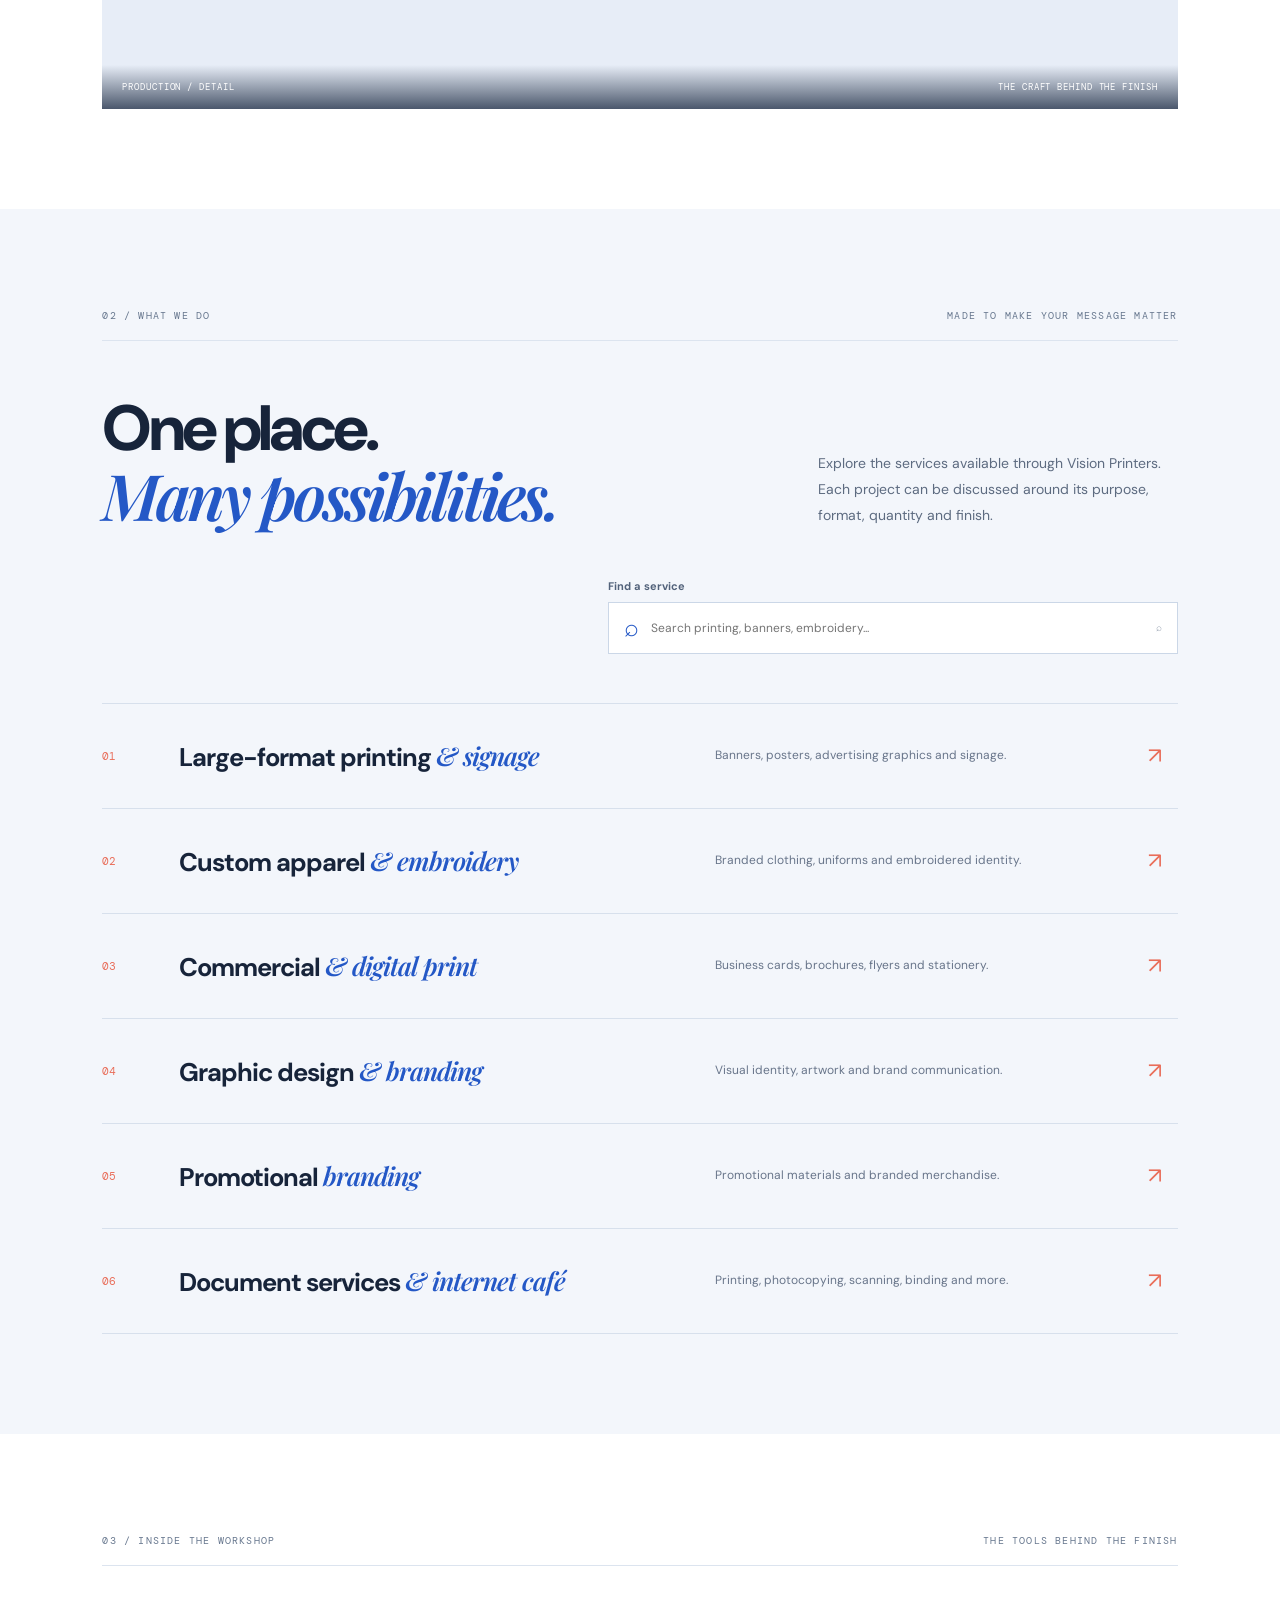
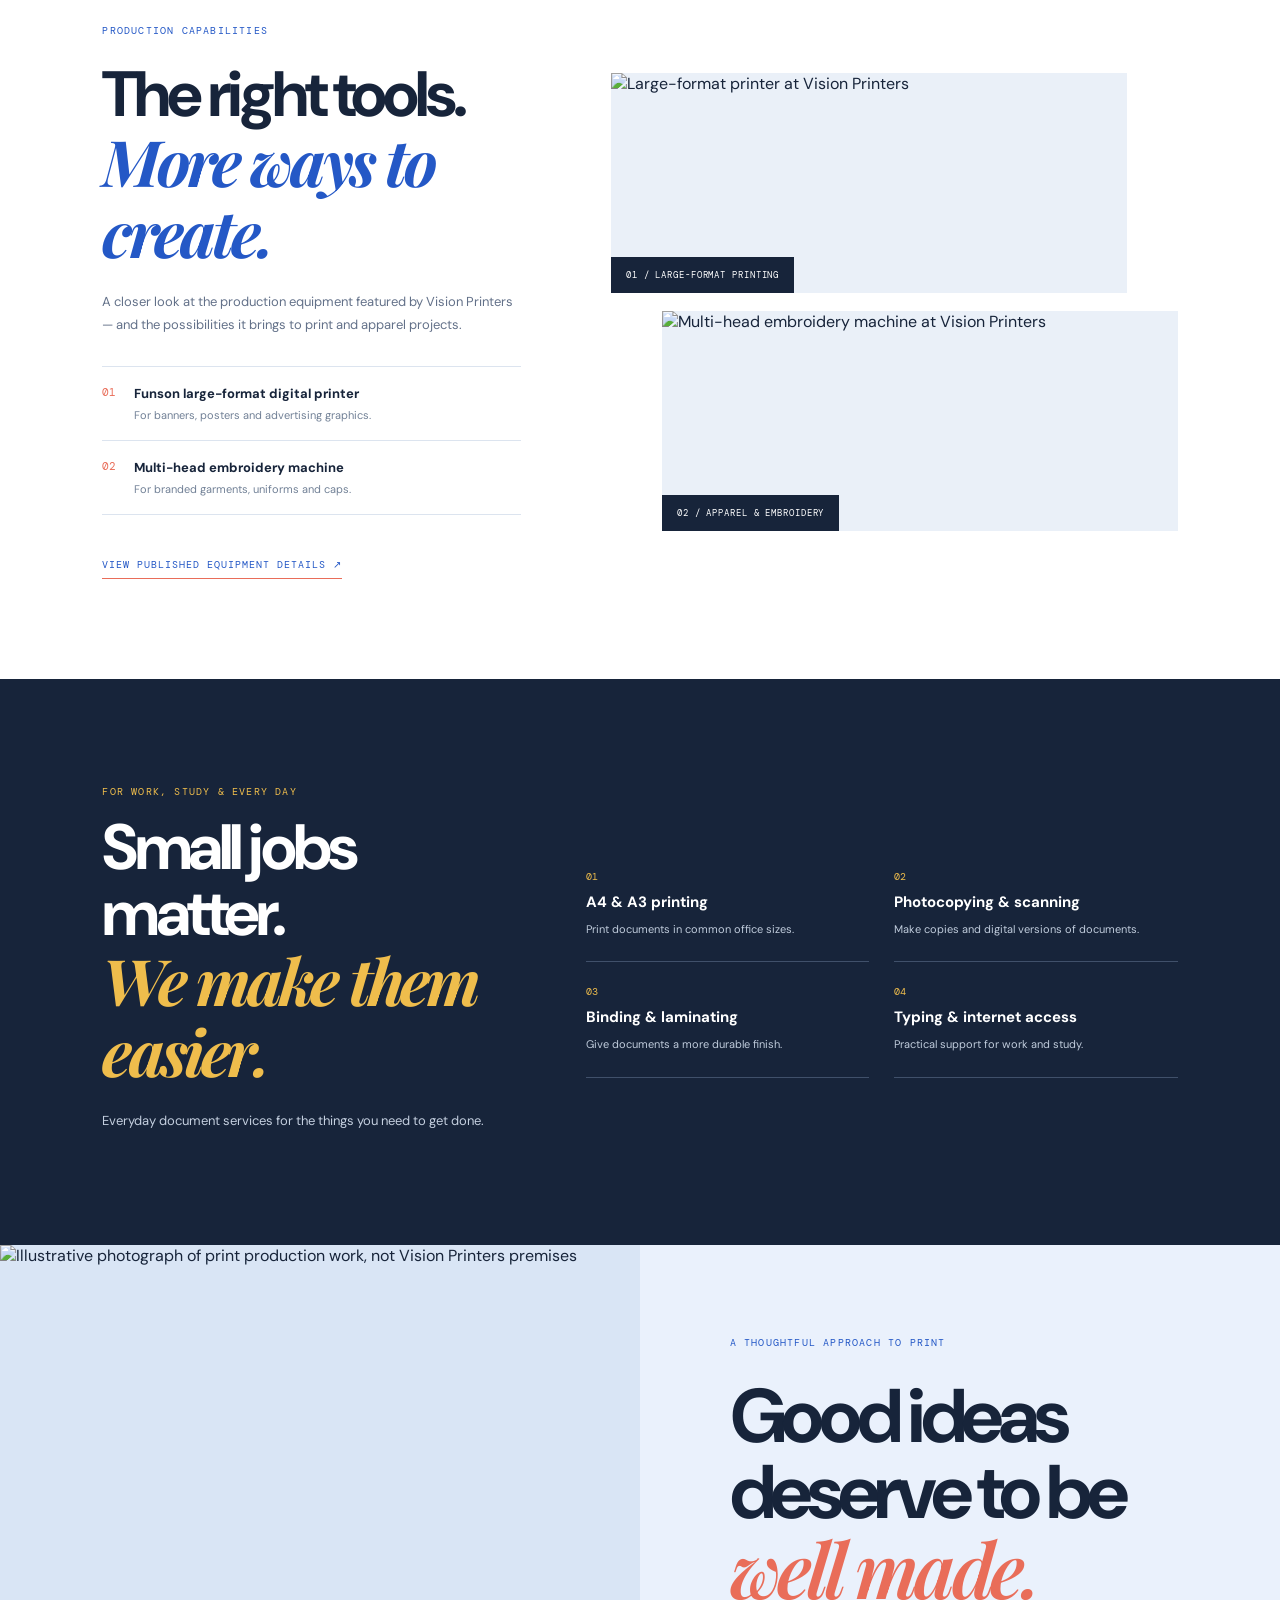
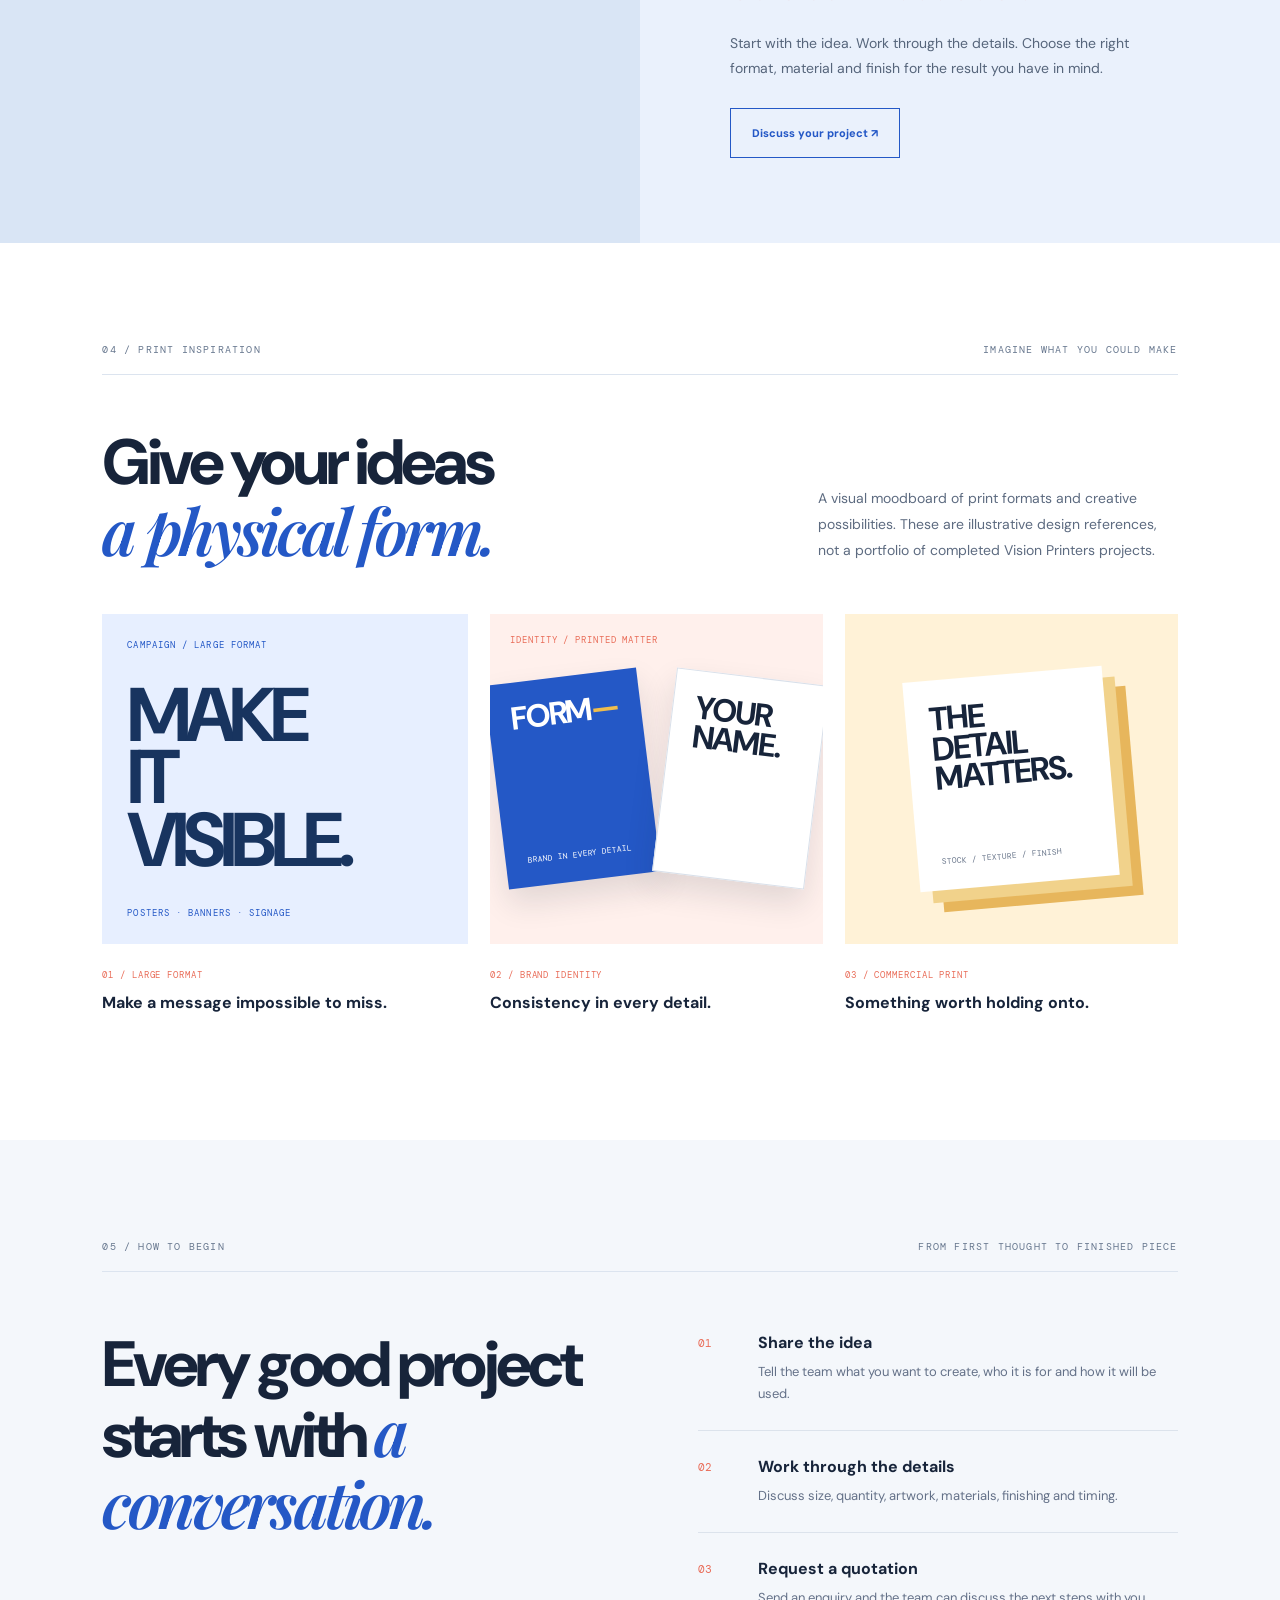
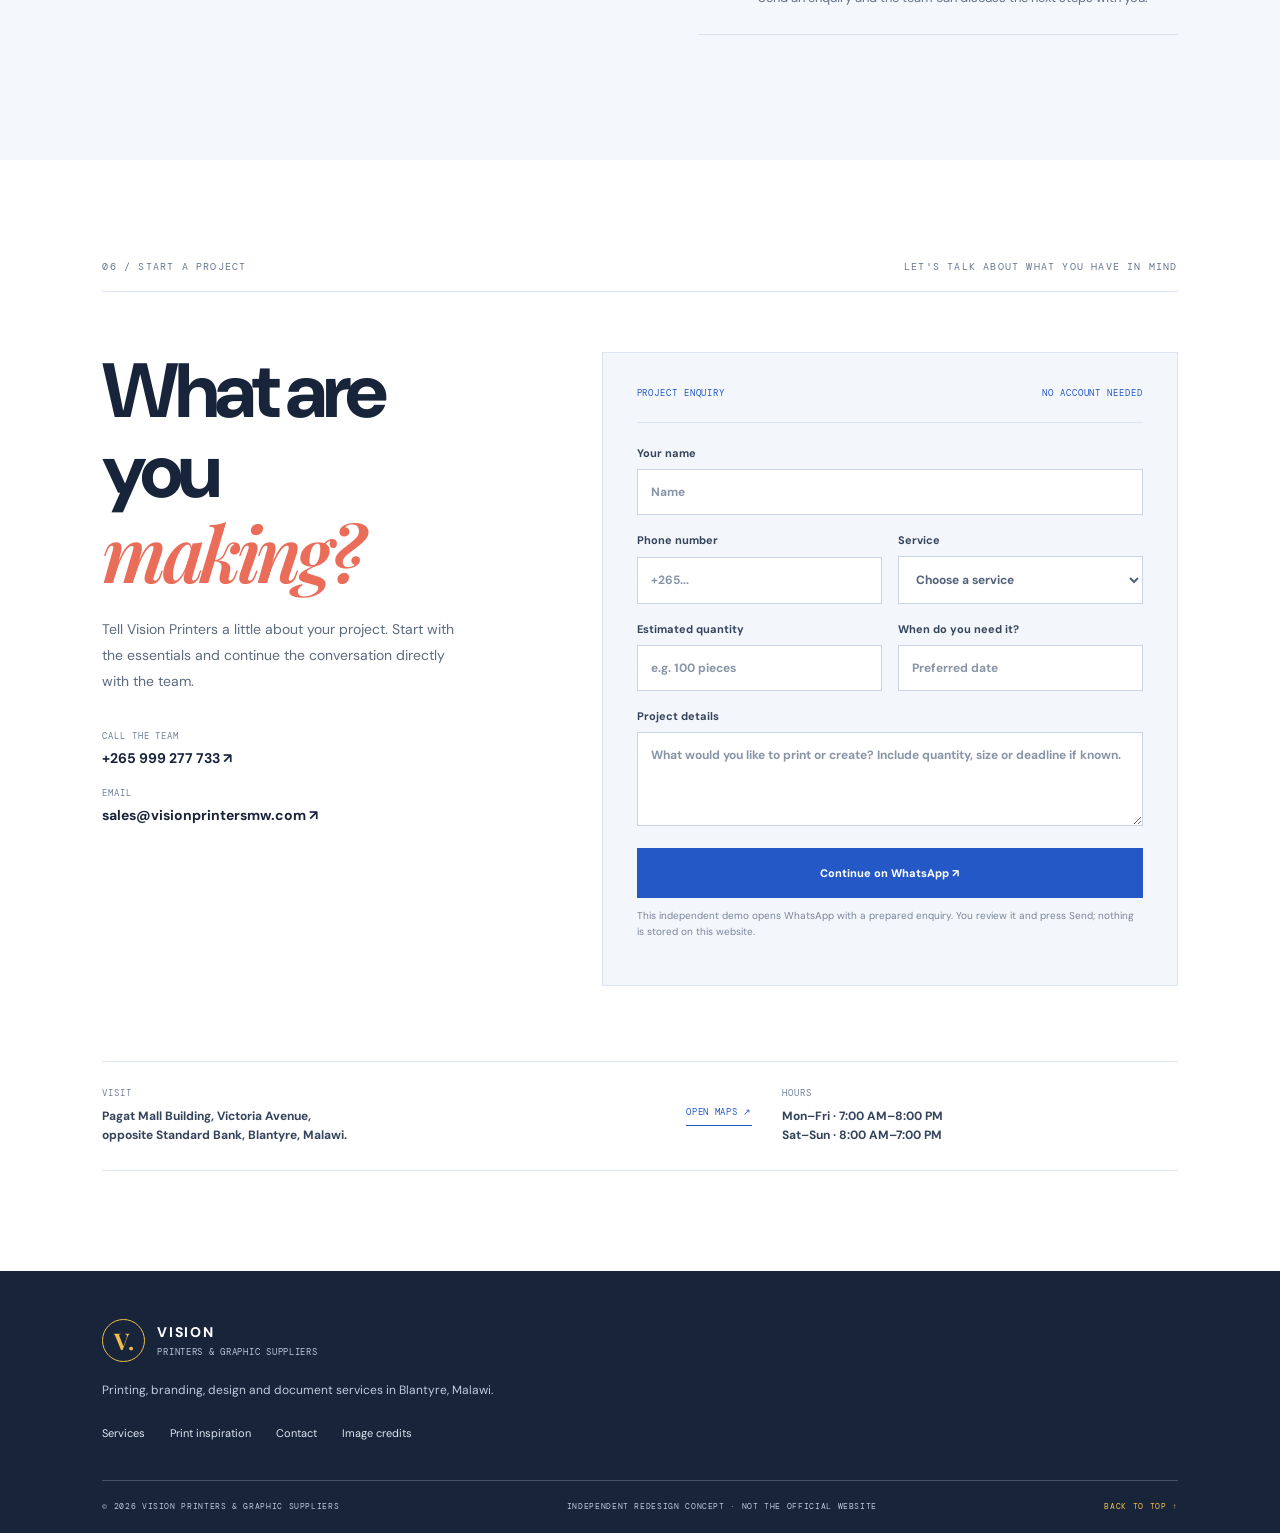
==== commit 25f5c91e: "Preserve quote form fields during language switching" ====
--- a/index.html
+++ b/index.html
@@ -91,7 +91,7 @@
     <section class="process section-pad"><div class="section-kicker"><span>05 / HOW TO BEGIN</span><span>FROM FIRST THOUGHT TO FINISHED PIECE</span></div><div class="process-grid"><h2>Every good project<br>starts with <em>a conversation.</em></h2><div class="process-steps"><div class="process-step"><span>01</span><div><h3>Share the idea</h3><p>Tell the team what you want to create, who it is for and how it will be used.</p></div></div><div class="process-step"><span>02</span><div><h3>Work through the details</h3><p>Discuss size, quantity, artwork, materials, finishing and timing.</p></div></div><div class="process-step"><span>03</span><div><h3>Request a quotation</h3><p>Send an enquiry and the team can discuss the next steps with you.</p></div></div></div></div></section>
 
     <section class="contact section-pad" id="contact"><div class="section-kicker"><span>06 / START A PROJECT</span><span>LET'S TALK ABOUT WHAT YOU HAVE IN MIND</span></div><div class="contact-grid"><div class="contact-copy"><h2>What are you<br><em>making?</em></h2><p>Tell Vision Printers a little about your project. Start with the essentials and continue the conversation directly with the team.</p><div class="contact-direct"><a href="tel:+265999277733"><span>CALL THE TEAM</span><b>+265 999 277 733 ↗</b></a><a href="mailto:sales@visionprintersmw.com"><span>EMAIL</span><b>sales@visionprintersmw.com ↗</b></a></div></div>
-      <form class="quote-form" id="quoteForm"><div class="form-heading"><span data-t="formHeading">PROJECT ENQUIRY</span><span data-t="formSub">NO ACCOUNT NEEDED</span></div><label>Your name<input name="name" autocomplete="name" placeholder="Name" required></label><div class="form-row"><label>Phone number<input name="phone" type="tel" autocomplete="tel" placeholder="+265..." required></label><label>Service<select name="service" required><option value="">Choose a service</option><option>Large-format printing & signage</option><option>Custom apparel & embroidery</option><option>Commercial & digital printing</option><option>Graphic design & branding</option><option>Promotional branding</option><option>Document services & internet café</option><option>Something else</option></select></label></div><div class="form-row"><label data-t="quantityLabel">Estimated quantity<input name="quantity" placeholder="e.g. 100 pieces"></label><label data-t="deadlineLabel">When do you need it?<input name="deadline" placeholder="Preferred date"></label></div><label data-t="detailsLabel">Project details<textarea name="details" rows="4" placeholder="What would you like to print or create? Include quantity, size or deadline if known." required></textarea></label><button class="button button-lime form-submit" type="submit" data-t="formSubmit">Continue on WhatsApp ↗</button><p class="form-note">This independent demo opens WhatsApp with a prepared enquiry. You review it and press Send; nothing is stored on this website.</p><p class="form-feedback" role="status" aria-live="polite"></p></form></div>
+      <form class="quote-form" id="quoteForm"><div class="form-heading"><span data-t="formHeading">PROJECT ENQUIRY</span><span data-t="formSub">NO ACCOUNT NEEDED</span></div><label>Your name<input name="name" autocomplete="name" placeholder="Name" required></label><div class="form-row"><label>Phone number<input name="phone" type="tel" autocomplete="tel" placeholder="+265..." required></label><label>Service<select name="service" required><option value="">Choose a service</option><option>Large-format printing & signage</option><option>Custom apparel & embroidery</option><option>Commercial & digital printing</option><option>Graphic design & branding</option><option>Promotional branding</option><option>Document services & internet café</option><option>Something else</option></select></label></div><div class="form-row"><label><span data-t="quantityLabel">Estimated quantity</span><input name="quantity" placeholder="e.g. 100 pieces"></label><label><span data-t="deadlineLabel">When do you need it?</span><input name="deadline" placeholder="Preferred date"></label></div><label><span data-t="detailsLabel">Project details</span><textarea name="details" rows="4" placeholder="What would you like to print or create? Include quantity, size or deadline if known." required></textarea></label><button class="button button-lime form-submit" type="submit" data-t="formSubmit">Continue on WhatsApp ↗</button><p class="form-note">This independent demo opens WhatsApp with a prepared enquiry. You review it and press Send; nothing is stored on this website.</p><p class="form-feedback" role="status" aria-live="polite"></p></form></div>
       <div class="location-bar"><div><span>VISIT</span><b>Pagat Mall Building, Victoria Avenue,<br>opposite Standard Bank, Blantyre, Malawi.</b></div><a href="https://www.google.com/maps/search/?api=1&query=Pagat+Mall+Building+Victoria+Avenue+Blantyre+Malawi" target="_blank" rel="noopener">OPEN MAPS ↗</a><div><span>HOURS</span><b>Mon–Fri · 7:00 AM–8:00 PM<br>Sat–Sun · 8:00 AM–7:00 PM</b></div></div>
     </section>
   </main>
--- a/styles.css
+++ b/styles.css
@@ -14,3 +14,13 @@
 @media(max-width:900px){.main-nav{gap:16px}.hero{gap:4vw;padding-top:65px}.hero-image-wrap{height:390px}.section-pad{padding-top:78px;padding-bottom:78px}.service-row{grid-template-columns:35px 1.1fr 1fr 20px;gap:13px}.contact-grid{gap:5vw}.statement-content{padding:60px 5vw}}
 @media(max-width:680px){.demo-strip{height:auto;min-height:32px;padding:8px 18px;font-size:8px}.demo-strip span:nth-child(2){display:none}.site-header{height:70px;padding:0 20px}.brand{min-width:0}.brand-mark{width:38px;height:38px}.brand-name{font-size:12px}.brand-name i{font-size:8px}.menu-toggle{display:flex;width:42px;height:42px;border:1px solid var(--line);background:#fff;flex-direction:column;align-items:center;justify-content:center;gap:6px}.menu-toggle i{width:17px;height:1.5px;background:var(--ink)}.main-nav{display:none;position:absolute;top:69px;left:0;right:0;background:#fff;border-bottom:1px solid var(--line);padding:20px;align-items:stretch;flex-direction:column;gap:0;box-shadow:0 15px 20px #17243a10}.main-nav.open{display:flex}.main-nav>a{padding:14px 0;border-bottom:1px solid var(--line)}.nav-quote{margin-top:14px}.hero{display:flex;flex-direction:column;align-items:stretch;gap:38px;padding:55px 22px 85px}.hero:after{font-size:350px;right:-20%;bottom:25%}.hero h1{font-size:clamp(62px,17vw,88px)}.hero-lede{font-size:14px}.hero-actions{gap:16px;flex-wrap:wrap}.hero-footnote{margin-top:38px;flex-direction:column;gap:8px}.hero-visual{width:calc(100% - 10px);margin-right:10px}.hero-image-wrap{height:310px;box-shadow:10px 10px 0 #e7edf7}.hero-image-caption{font-size:8px;margin-top:20px}.hero-bottom{left:22px;right:22px;bottom:25px;font-size:8px}.section-pad{padding:68px 22px}.section-kicker{font-size:8px}.section-kicker span:last-child{text-align:right}.intro-grid,.process-grid,.contact-grid{grid-template-columns:1fr;gap:30px;padding-top:42px}.intro h2,.section-heading h2,.process h2{font-size:clamp(39px,11vw,55px)}.intro-photo{height:290px}.section-heading{display:block;padding:42px 0 30px}.section-heading>p{margin-top:18px}.service-row{grid-template-columns:28px 1fr 22px;gap:10px;min-height:88px;padding:12px 0}.service-name{font-size:19px}.service-desc{grid-column:2;grid-row:2;font-size:11px}.service-arrow{grid-column:3;grid-row:1/3}.statement{grid-template-columns:1fr}.statement-image{min-height:270px;height:270px}.statement-content{padding:48px 25px 55px}.statement h2{font-size:57px}.idea-grid{grid-template-columns:1fr;gap:8px}.idea-art{height:300px}.idea-tall .idea-art{height:320px}.idea-meta{padding:13px 0 22px}.process-grid{padding-top:42px}.contact-grid{padding:42px 0 50px}.contact h2{font-size:60px}.quote-form{padding:23px 18px}.form-row{grid-template-columns:1fr;gap:0}.form-heading{font-size:8px}.location-bar{grid-template-columns:1fr 1fr;gap:22px}.location-bar>a{grid-column:1/-1;grid-row:2;justify-self:start}.footer{padding:40px 22px 20px}.footer-links{flex-wrap:wrap;gap:15px 20px}.footer-bottom{font-size:7px;gap:12px}.modal-panel{padding:34px 22px}.modal-panel h2{font-size:48px}.modal-options{grid-template-columns:1fr}.hero-actions .button{min-height:48px}}
 @media(prefers-reduced-motion:reduce){html{scroll-behavior:auto}*,*:before,*:after{transition:none!important}}
+
+
+/* Interactive enhancements */
+.language-toggle{border:1px solid #d6dfeb;background:#fff;color:#2458c6;padding:11px 12px;font:10px 'DM Mono',monospace;letter-spacing:.06em;white-space:nowrap}.language-toggle:hover{background:#edf3ff}
+.service-search{max-width:570px;margin:0 0 28px auto}.service-search>label{display:block;margin-bottom:9px;color:#52627a;font-size:11px;font-weight:700}.service-search-control{height:52px;display:flex;align-items:center;gap:12px;padding:0 15px;border:1px solid #cbd7e7;background:#fff}.service-search-control>span{font-size:25px;color:#2458c6}.service-search-control input{width:100%;border:0!important;outline:0!important;box-shadow:none!important;padding:0!important;font-size:12px}.service-search-control kbd{font:10px 'DM Mono',monospace;color:#8b97a8}#searchStatus{min-height:14px;margin:7px 0 0;color:#e96d59;font-size:10px}.service-row[hidden]{display:none!important}
+.equipment{background:#fff}.equipment-grid{display:grid;grid-template-columns:.85fr 1.15fr;gap:7vw;align-items:center;padding-top:58px}.equipment-copy h2,.everyday-intro h2{font-size:clamp(39px,5vw,64px);line-height:1.03;letter-spacing:-.06em;margin:15px 0 20px}.equipment-copy h2 em,.everyday-intro h2 em{font-family:'Playfair Display',Georgia,serif;color:#2458c6}.equipment-copy>p:not(.eyebrow),.everyday-intro>p{max-width:450px;color:#637189;font-size:13px;line-height:1.8}.equipment-facts{margin:30px 0;border-top:1px solid #dce4ef}.equipment-facts>div{display:flex;gap:18px;padding:18px 0;border-bottom:1px solid #dce4ef}.equipment-facts>div>b{font:11px 'DM Mono',monospace;color:#e96d59}.equipment-facts span{display:grid;gap:6px}.equipment-facts strong{font-size:13px}.equipment-facts small{font-size:11px;color:#718096}.equipment-photos{display:grid;gap:18px}.equipment-photos figure{margin:0;position:relative;height:220px;background:#eaf0f8;overflow:hidden}.equipment-photos figure:first-child{margin-right:9%}.equipment-photos figure:last-child{margin-left:9%}.equipment-photos img{width:100%;height:100%;object-fit:cover}.equipment-photos figcaption{position:absolute;left:0;bottom:0;padding:12px 15px;background:#17243a;color:#fff;font:9px 'DM Mono',monospace;letter-spacing:.1em}
+.everyday{background:#17243a;color:#fff;display:grid;grid-template-columns:.8fr 1.2fr;gap:7vw;align-items:center}.everyday .eyebrow{color:#efbd4c}.everyday-intro h2{color:#fff}.everyday-intro h2 em{color:#efbd4c}.everyday-intro>p{color:#c4cfdf}.everyday-grid{display:grid;grid-template-columns:1fr 1fr;gap:0 25px}.everyday-grid>div{display:grid;gap:9px;padding:23px 0;border-bottom:1px solid #40506a}.everyday-grid b{font:10px 'DM Mono',monospace;color:#efbd4c}.everyday-grid strong{font-size:15px}.everyday-grid span{font-size:11px;line-height:1.6;color:#c0ccdc}
+.floating-whatsapp{position:fixed;right:22px;bottom:22px;z-index:18;display:flex;align-items:center;gap:13px;padding:14px 17px;background:#17243a;color:#fff;box-shadow:0 12px 35px #17243a35;font:9px 'DM Mono',monospace;letter-spacing:.08em}.floating-whatsapp b{display:grid;place-items:center;width:25px;height:25px;border-radius:50%;background:#efbd4c;color:#17243a;font-size:14px}.floating-whatsapp:hover{background:#2458c6}
+@media(max-width:900px){.equipment-grid,.everyday{grid-template-columns:1fr;gap:35px}.language-toggle{padding:10px}.service-search{margin-left:0}}
+@media(max-width:680px){.language-toggle{order:2;margin-top:12px}.main-nav .nav-quote{order:3}.equipment-grid{padding-top:38px}.equipment-photos figure{height:190px}.equipment-photos figure:first-child{margin-right:0}.equipment-photos figure:last-child{margin-left:0}.everyday{padding-top:65px;padding-bottom:65px}.everyday-grid{gap:0 14px}.everyday-grid strong{font-size:13px}.floating-whatsapp{right:12px;bottom:12px;padding:11px 13px}.floating-whatsapp span{font-size:8px}.service-search{margin-bottom:22px}}
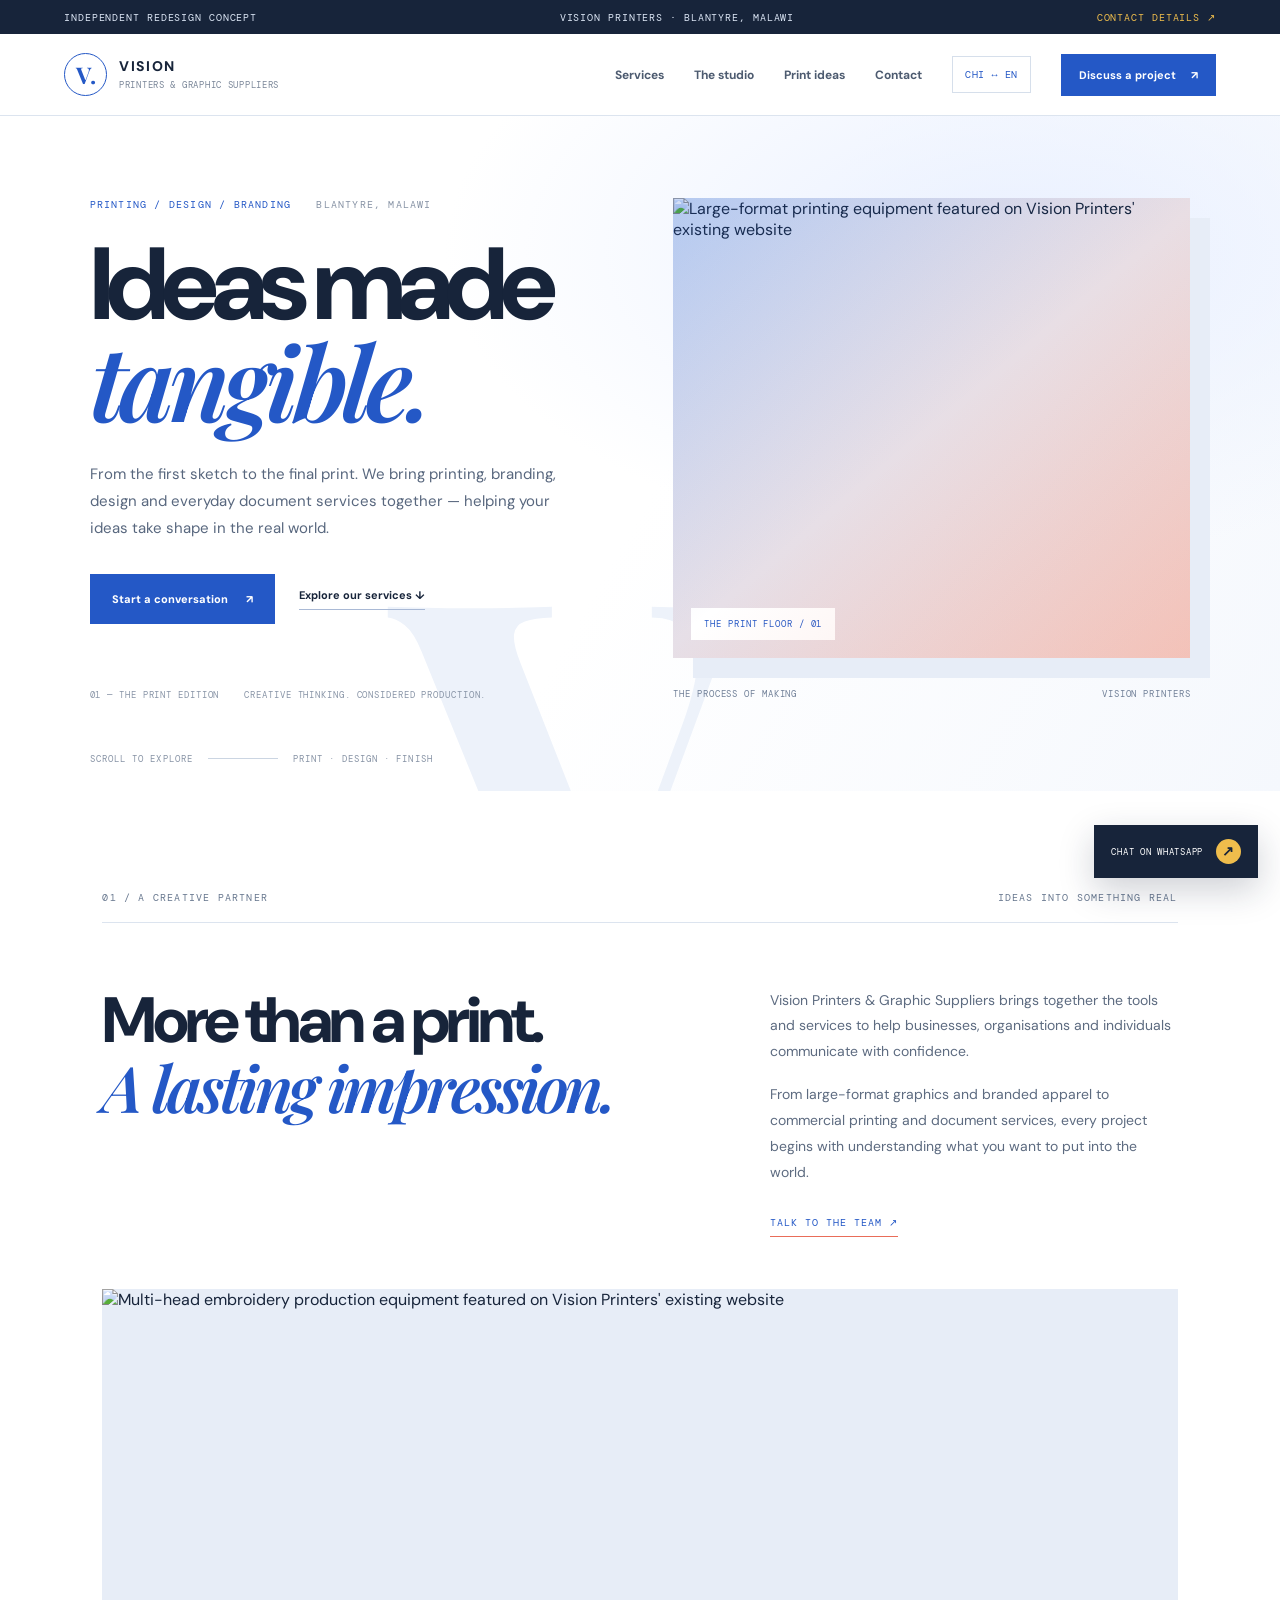
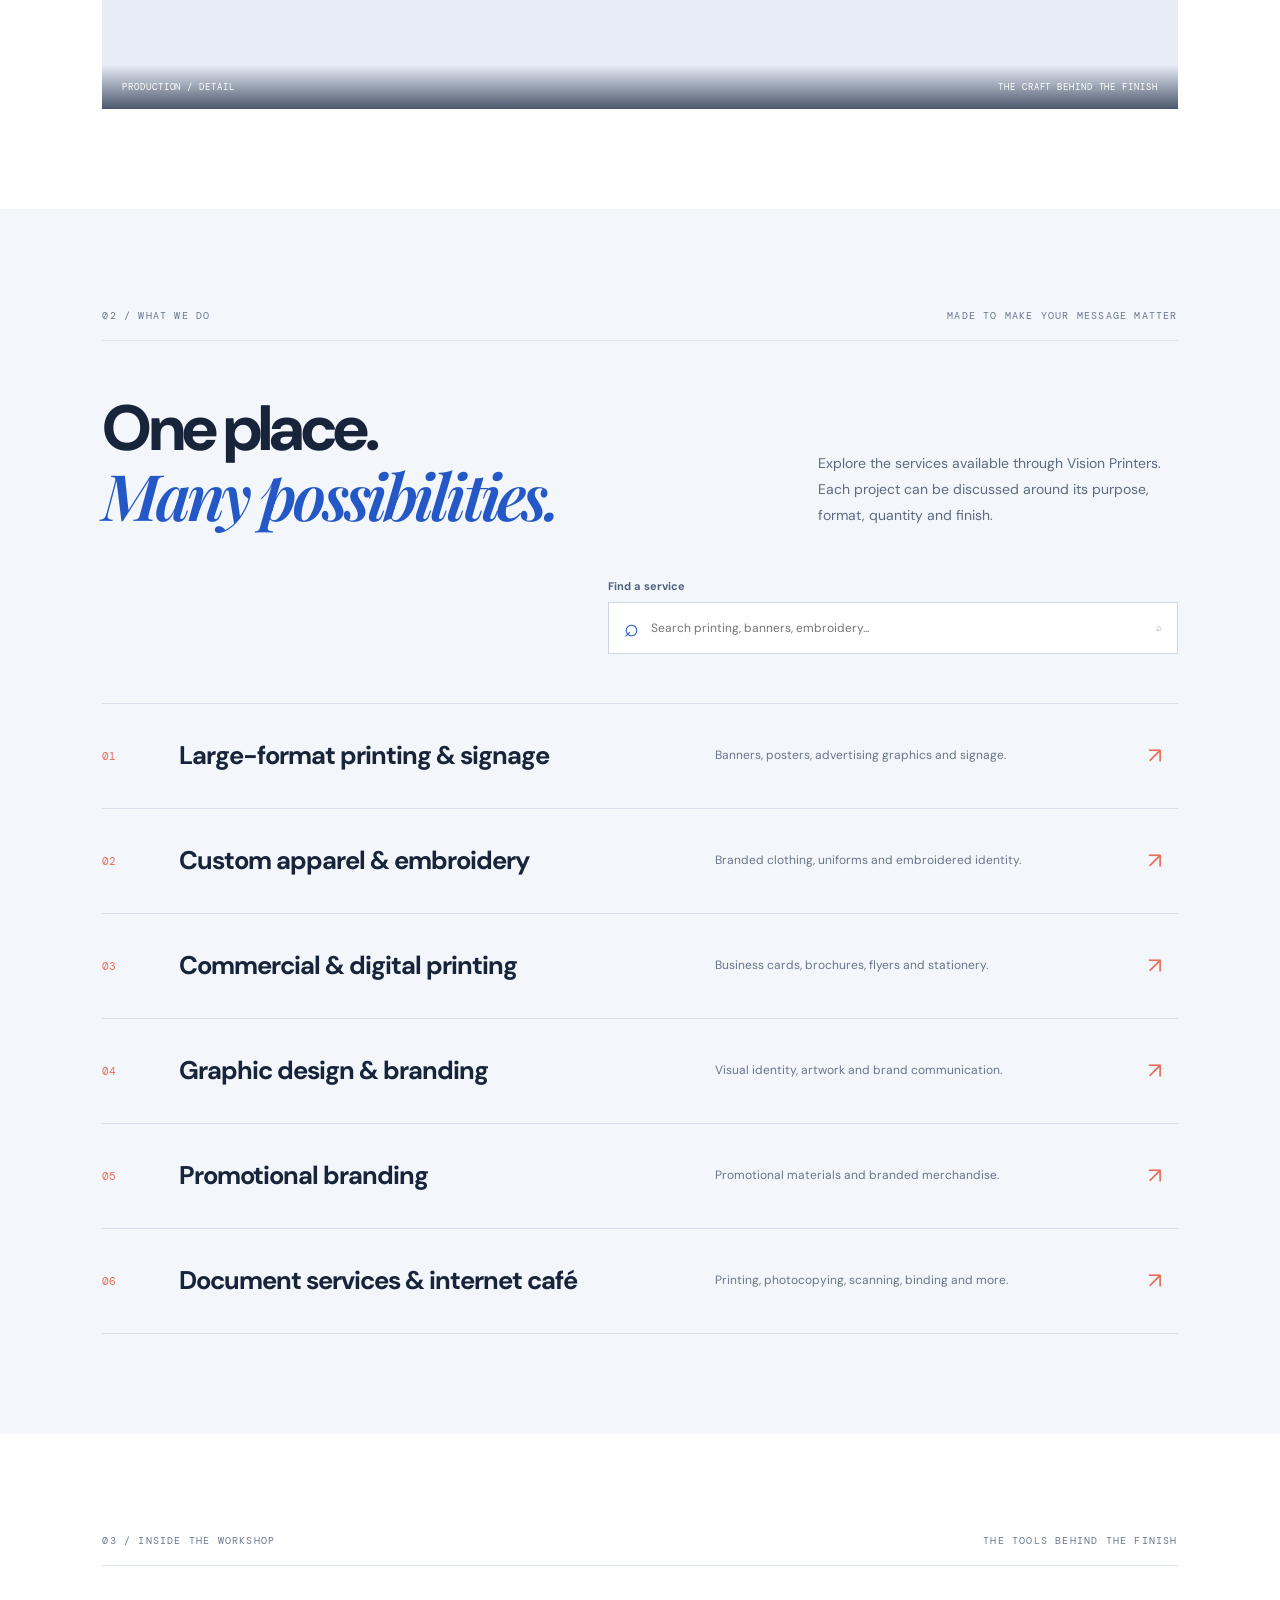
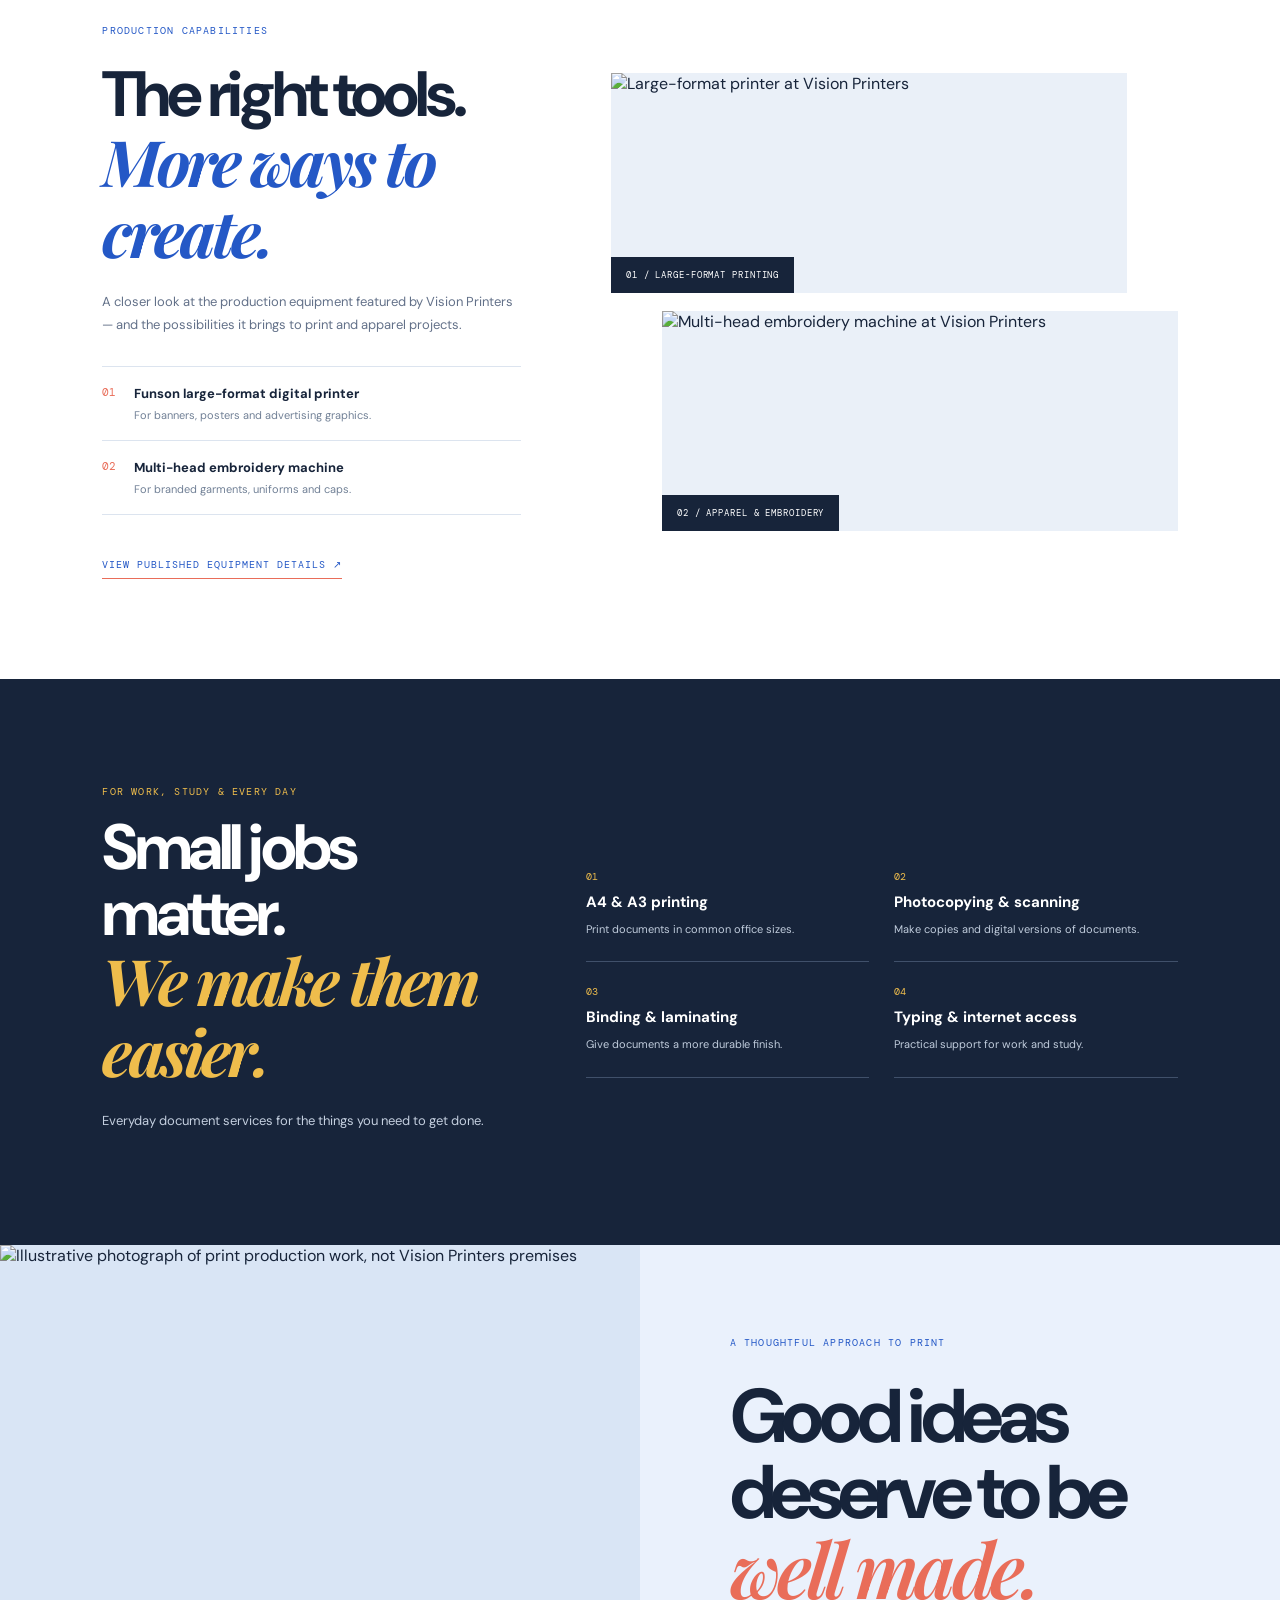
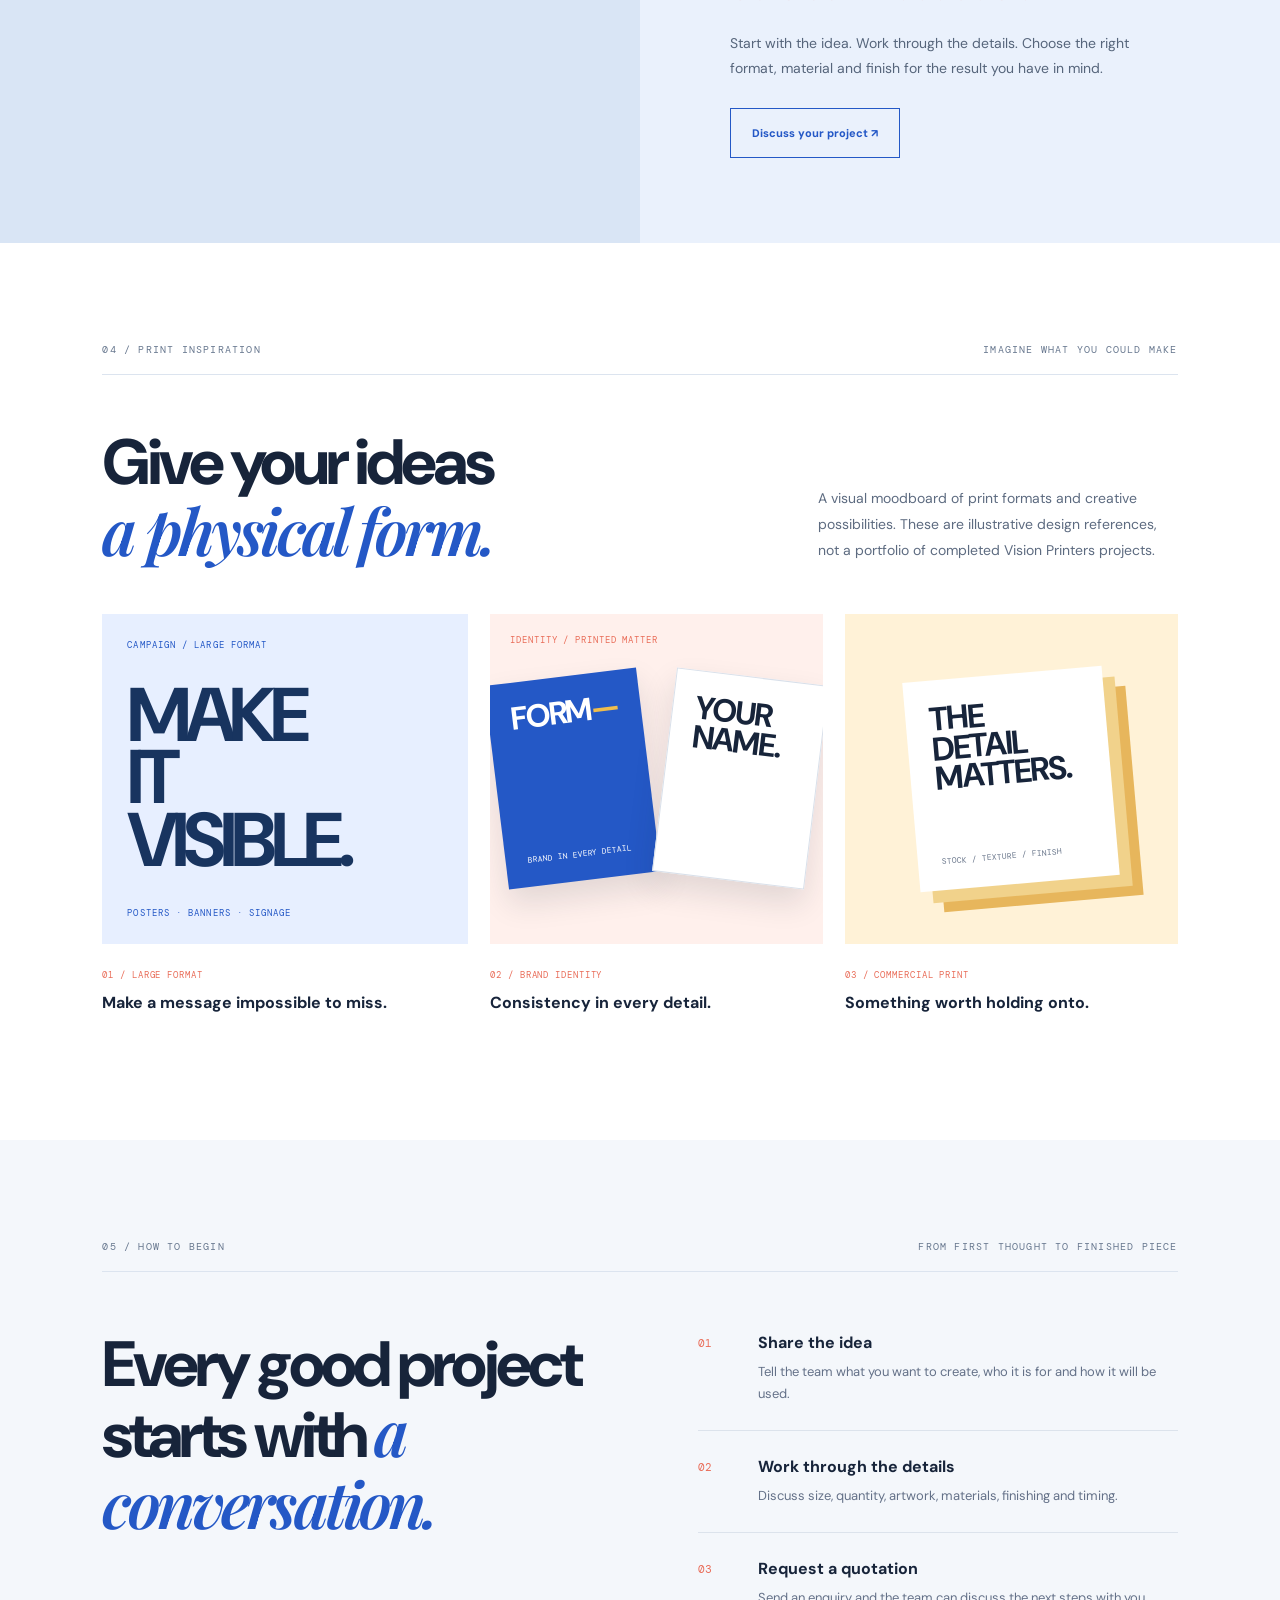
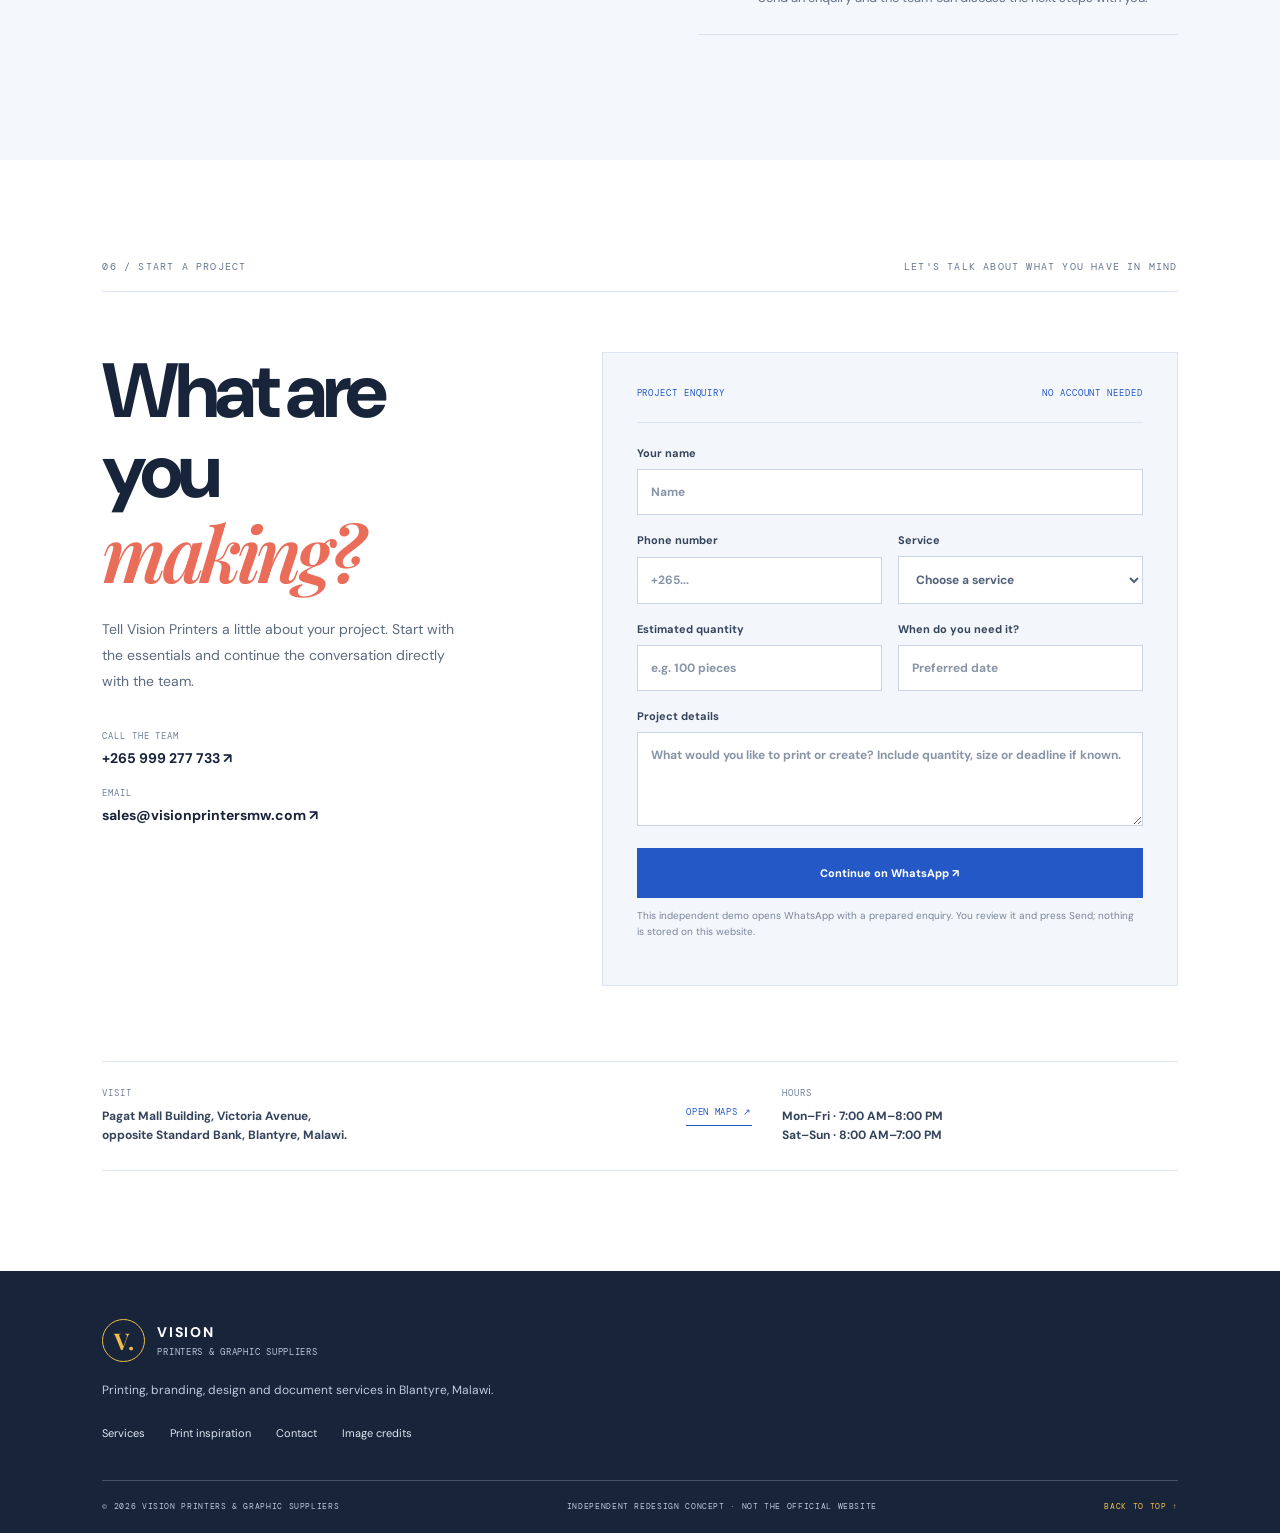
==== commit 9bb8db5f: "Make all service categories translatable into Chichewa" ====
--- a/index.html
+++ b/index.html
@@ -48,12 +48,12 @@
       <div class="section-kicker"><span>02 / WHAT WE DO</span><span>MADE TO MAKE YOUR MESSAGE MATTER</span></div>
       <div class="section-heading"><h2>One place.<br><em>Many possibilities.</em></h2><p>Explore the services available through Vision Printers. Each project can be discussed around its purpose, format, quantity and finish.</p></div>
       <div class="service-search"><label for="serviceSearch" data-t="searchLabel">Find a service</label><div class="service-search-control"><span>⌕</span><input id="serviceSearch" type="search" placeholder="Search printing, banners, embroidery..." data-placeholder="searchPlaceholder"><kbd>⌕</kbd></div><p id="searchStatus" aria-live="polite"></p></div><div class="service-list">
-        <a class="service-row" href="#contact" data-service="Large-format printing & signage"><span class="service-no">01</span><span class="service-name">Large-format printing <i>& signage</i></span><span class="service-desc">Banners, posters, advertising graphics and signage.</span><span class="service-arrow">↗</span></a>
-        <a class="service-row" href="#contact" data-service="Custom apparel & embroidery"><span class="service-no">02</span><span class="service-name">Custom apparel <i>& embroidery</i></span><span class="service-desc">Branded clothing, uniforms and embroidered identity.</span><span class="service-arrow">↗</span></a>
-        <a class="service-row" href="#contact" data-service="Commercial & digital printing"><span class="service-no">03</span><span class="service-name">Commercial <i>& digital print</i></span><span class="service-desc">Business cards, brochures, flyers and stationery.</span><span class="service-arrow">↗</span></a>
-        <a class="service-row" href="#contact" data-service="Graphic design & branding"><span class="service-no">04</span><span class="service-name">Graphic design <i>& branding</i></span><span class="service-desc">Visual identity, artwork and brand communication.</span><span class="service-arrow">↗</span></a>
-        <a class="service-row" href="#contact" data-service="Promotional branding"><span class="service-no">05</span><span class="service-name">Promotional <i>branding</i></span><span class="service-desc">Promotional materials and branded merchandise.</span><span class="service-arrow">↗</span></a>
-        <a class="service-row" href="#contact" data-service="Document services & internet café"><span class="service-no">06</span><span class="service-name">Document services <i>& internet café</i></span><span class="service-desc">Printing, photocopying, scanning, binding and more.</span><span class="service-arrow">↗</span></a>
+        <a class="service-row" href="#contact" data-service="Large-format printing & signage"><span class="service-no">01</span><span class="service-name" data-t="service1">Large-format printing & signage</span><span class="service-desc" data-t="service1d">Banners, posters, advertising graphics and signage.</span><span class="service-arrow">↗</span></a>
+        <a class="service-row" href="#contact" data-service="Custom apparel & embroidery"><span class="service-no">02</span><span class="service-name" data-t="service2">Custom apparel & embroidery</span><span class="service-desc" data-t="service2d">Branded clothing, uniforms and embroidered identity.</span><span class="service-arrow">↗</span></a>
+        <a class="service-row" href="#contact" data-service="Commercial & digital printing"><span class="service-no">03</span><span class="service-name" data-t="service3">Commercial & digital printing</span><span class="service-desc" data-t="service3d">Business cards, brochures, flyers and stationery.</span><span class="service-arrow">↗</span></a>
+        <a class="service-row" href="#contact" data-service="Graphic design & branding"><span class="service-no">04</span><span class="service-name" data-t="service4">Graphic design & branding</span><span class="service-desc" data-t="service4d">Visual identity, artwork and brand communication.</span><span class="service-arrow">↗</span></a>
+        <a class="service-row" href="#contact" data-service="Promotional branding"><span class="service-no">05</span><span class="service-name" data-t="service5">Promotional branding</span><span class="service-desc" data-t="service5d">Promotional materials and branded merchandise.</span><span class="service-arrow">↗</span></a>
+        <a class="service-row" href="#contact" data-service="Document services & internet café"><span class="service-no">06</span><span class="service-name" data-t="service6">Document services & internet café</span><span class="service-desc" data-t="service6d">Printing, photocopying, scanning, binding and more.</span><span class="service-arrow">↗</span></a>
       </div>
     </section>
 
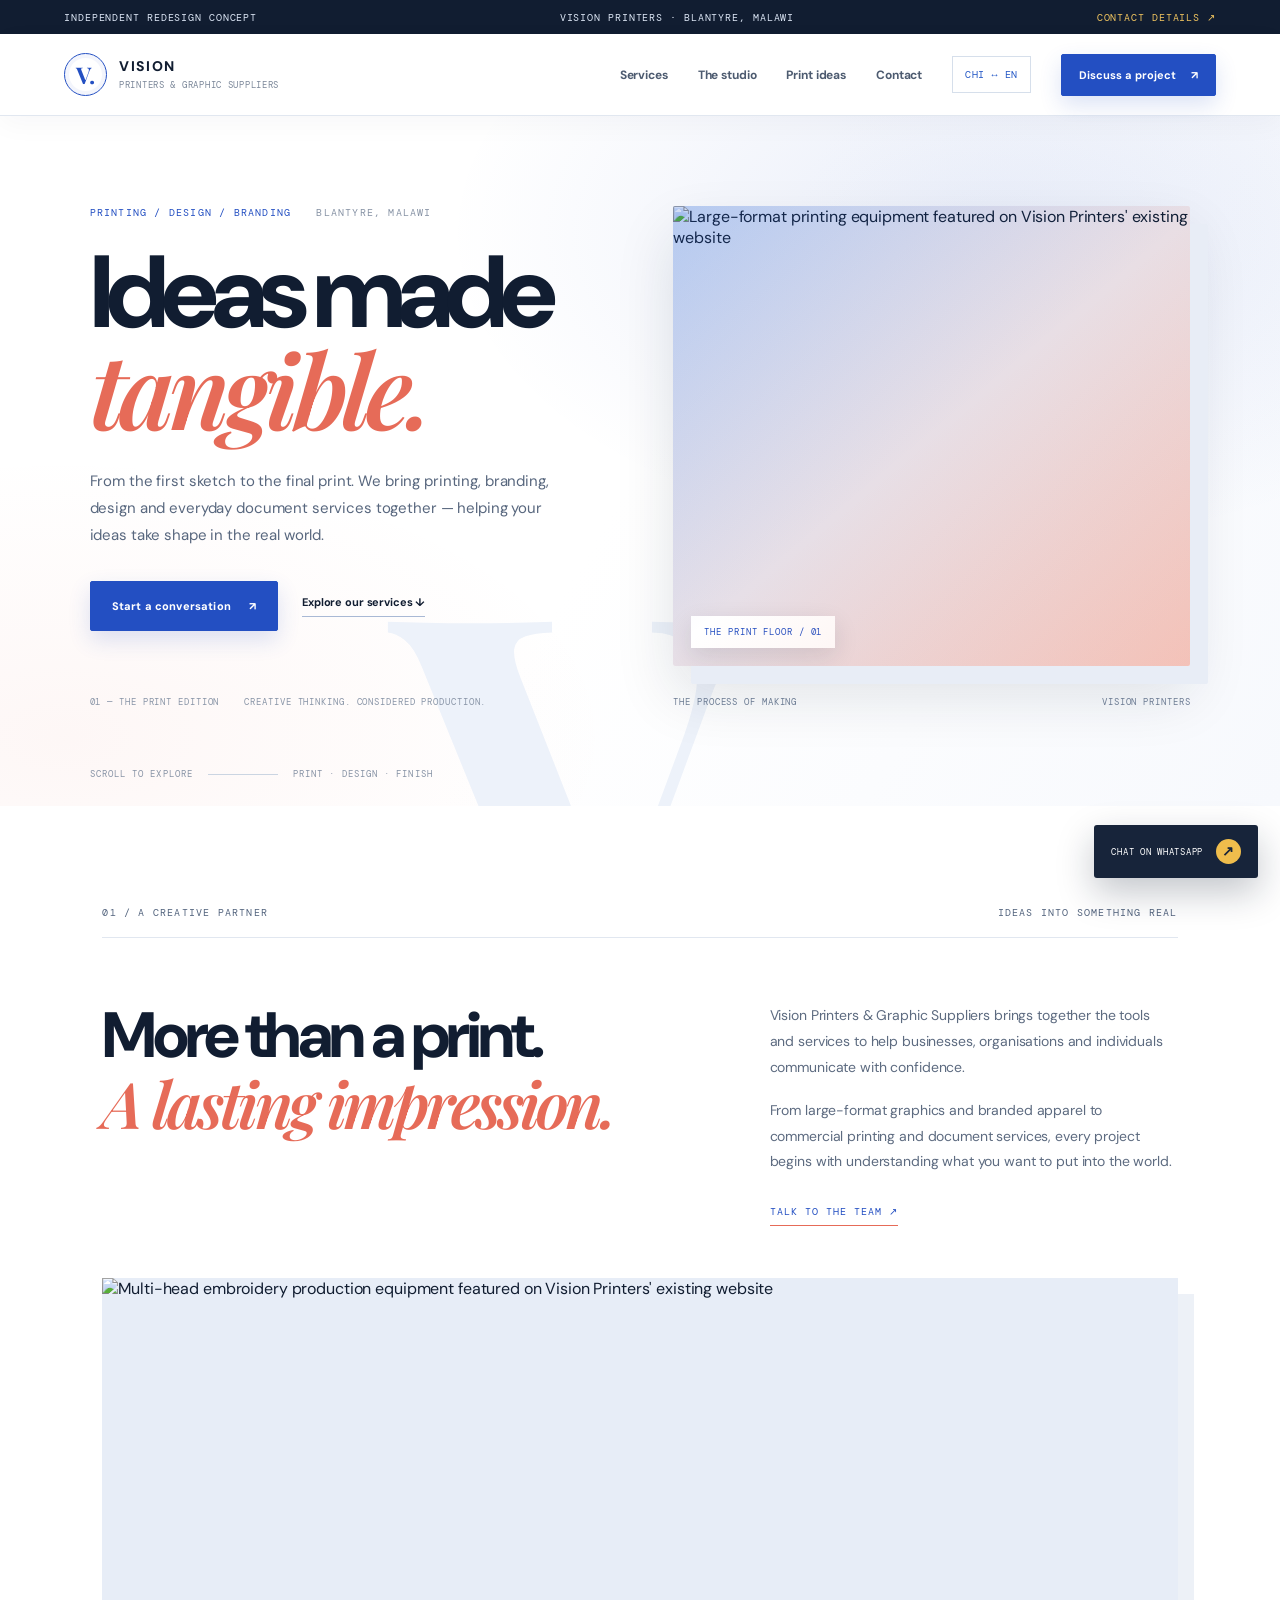
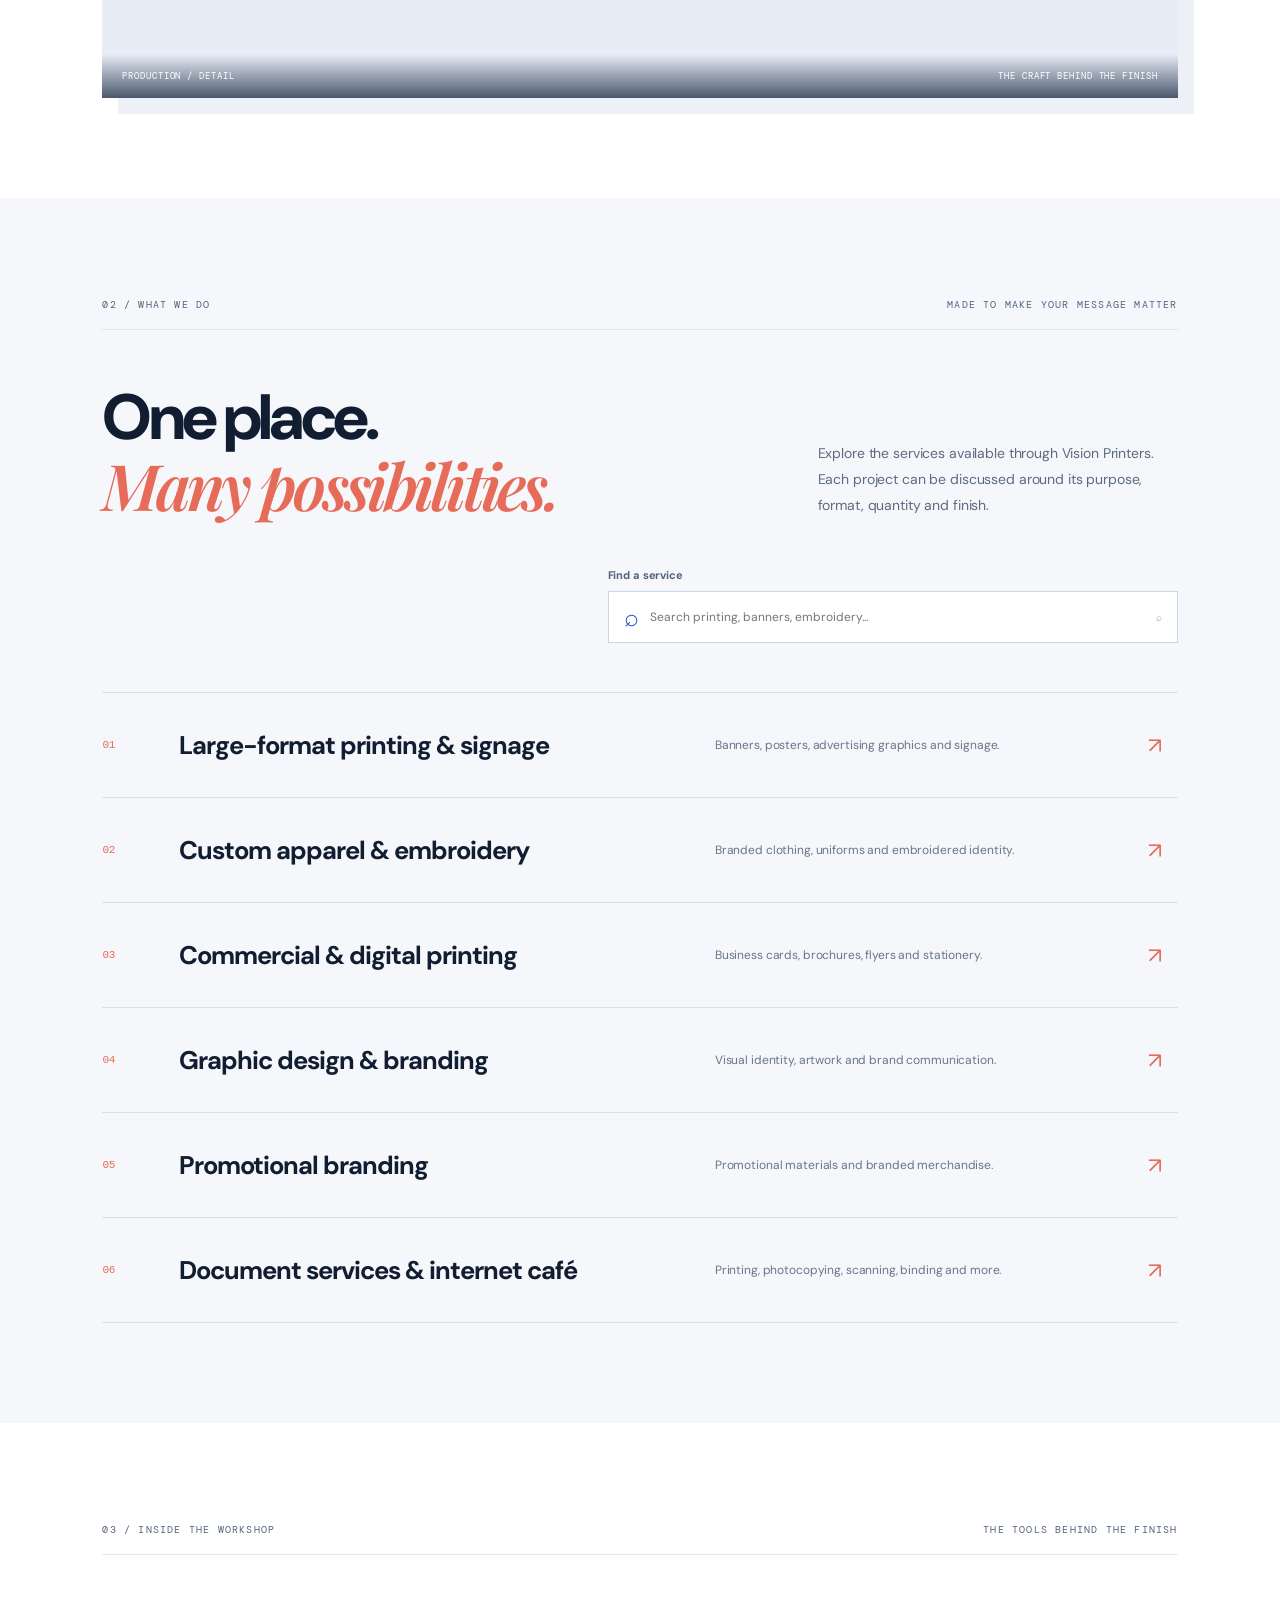
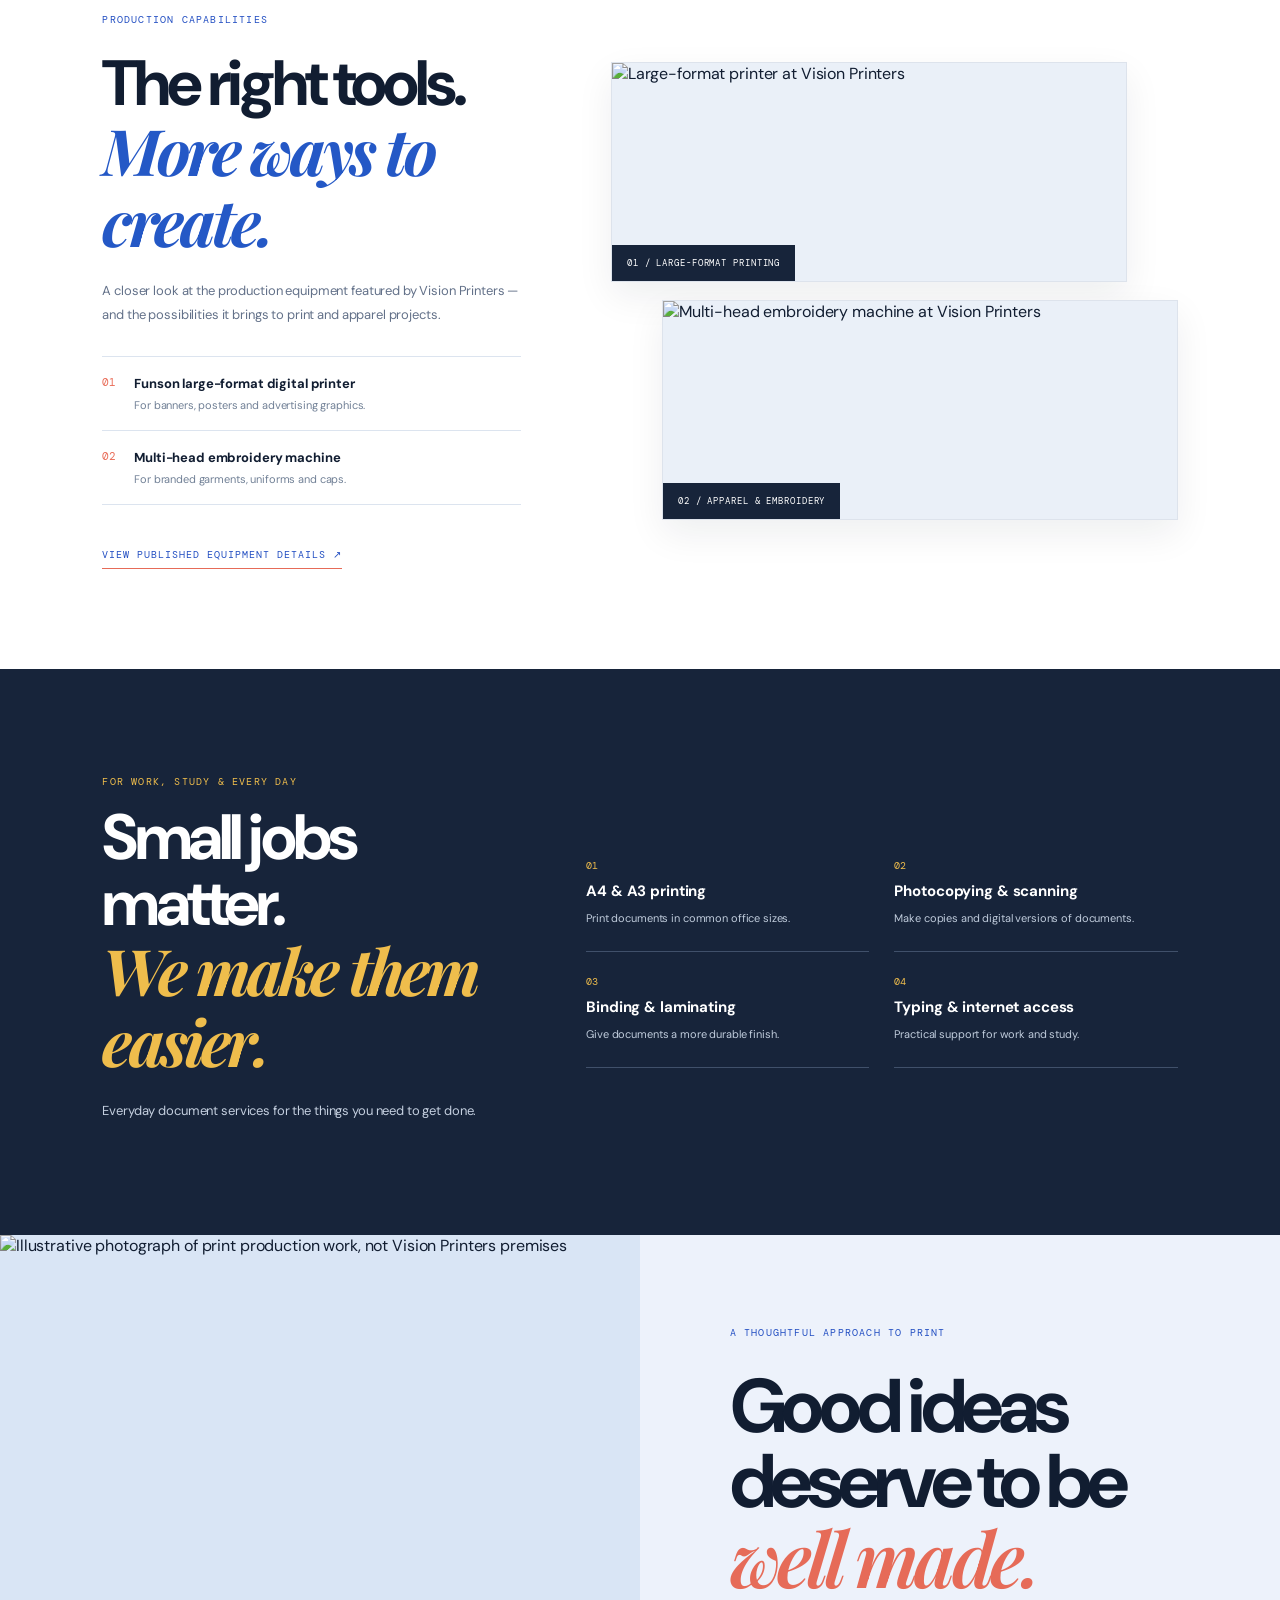
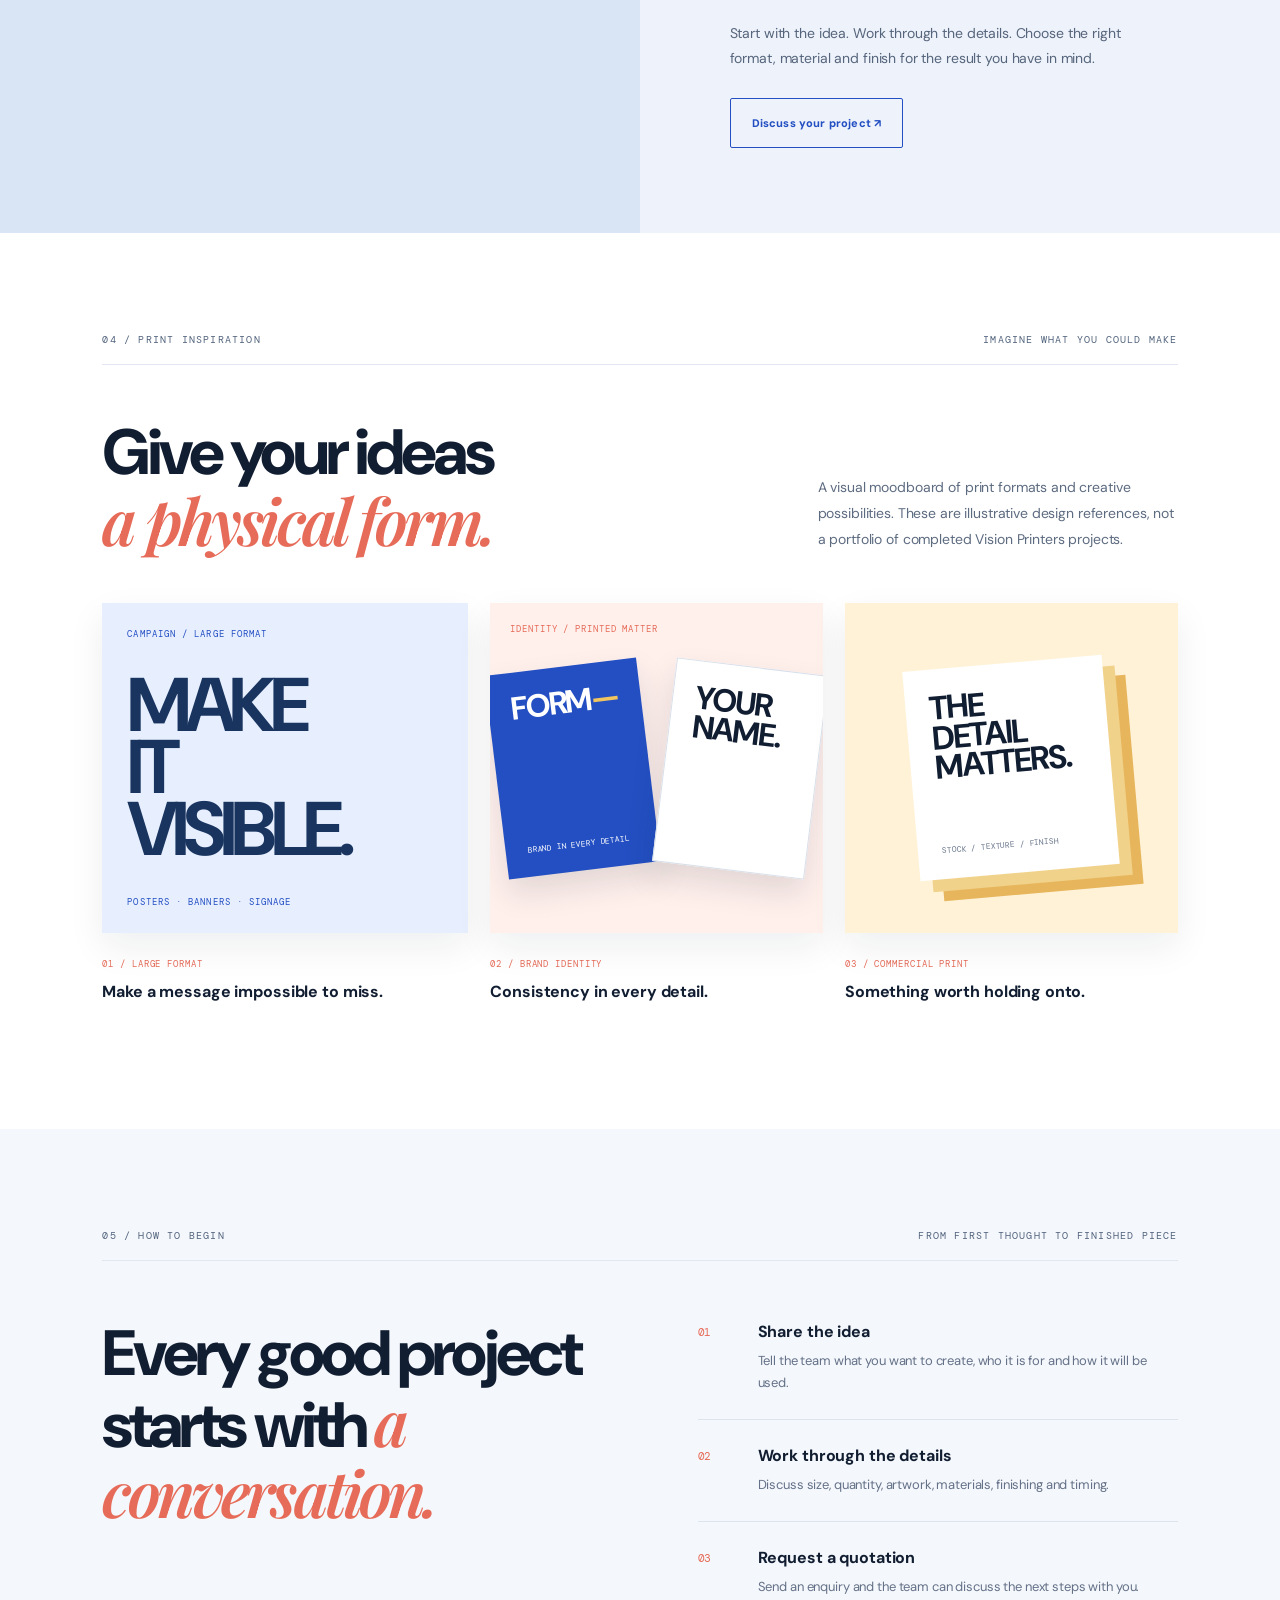
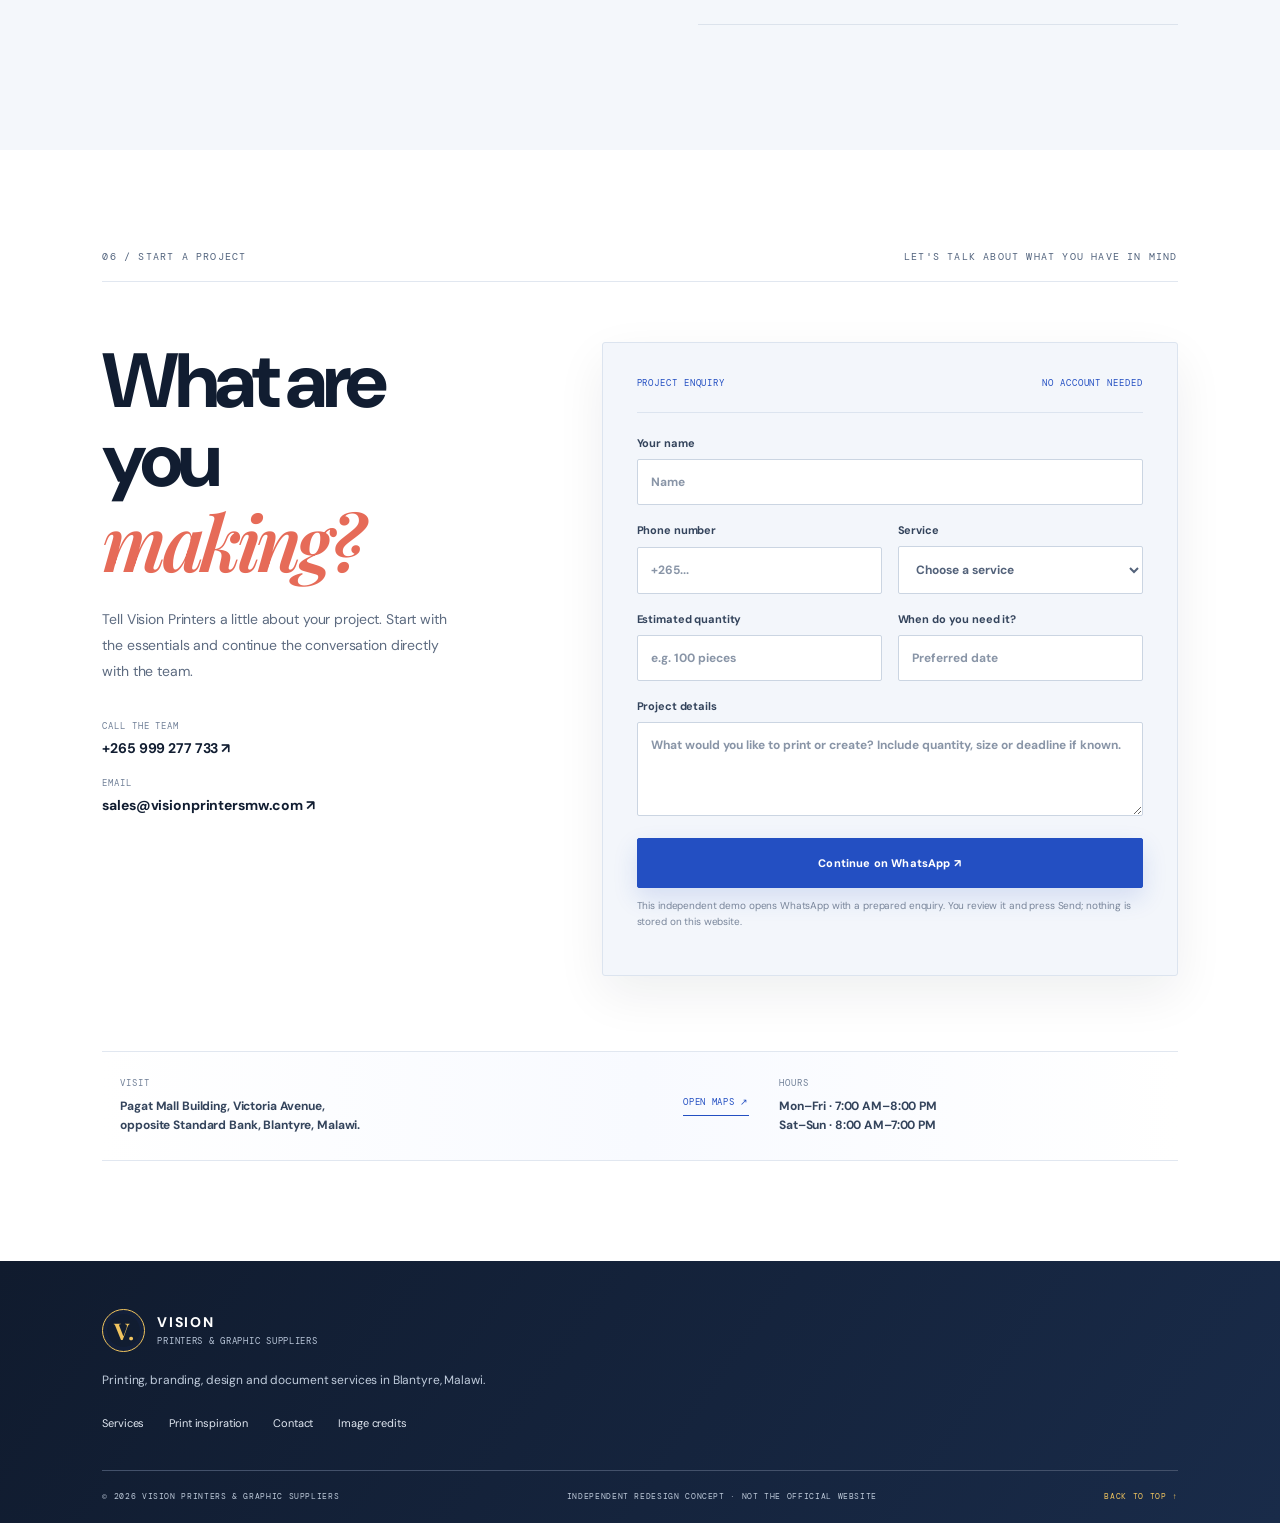
==== commit f569bc99: "Load premium visual refinement layer" ====
--- a/index.html
+++ b/index.html
@@ -9,8 +9,9 @@
   <link rel="preconnect" href="https://fonts.googleapis.com">
   <link rel="preconnect" href="https://fonts.gstatic.com" crossorigin>
   <link href="https://fonts.googleapis.com/css2?family=DM+Mono:wght@400;500&family=DM+Sans:wght@400;500;600;700&family=Playfair+Display:ital,wght@0,500;0,600;0,700;1,500;1,600&display=swap" rel="stylesheet">
-  <link rel="stylesheet" href="styles.css?v=20261118-2">
-  <script src="script.js" defer></script>
+  <link rel="stylesheet" href="styles.css?v=20261118-3">
+  <link rel="stylesheet" href="premium.css?v=20261120-1">
+  <script src="script.js?v=20261118-3" defer></script>
 </head>
 <body>
   <div class="demo-strip"><span>INDEPENDENT REDESIGN CONCEPT</span><span>VISION PRINTERS · BLANTYRE, MALAWI</span><a href="#contact">CONTACT DETAILS ↗</a></div>
--- a/premium.css
+++ b/premium.css
@@ -0,0 +1,55 @@
+/* Golden-Rhys refinement pass — additive styling, existing functionality preserved */
+:root{--ink:#111d31;--blue:#234fc2;--coral:#e66b58;--yellow:#f0c45f;--soft:#f5f7fb;--line:#e1e7f0}
+html{scroll-padding-top:104px}
+body{background:#fff;letter-spacing:-.008em}
+::selection{background:#234fc2;color:#fff}
+:focus-visible{outline:3px solid #e66b58!important;outline-offset:4px}
+.site-header{background:rgba(255,255,255,.93);-webkit-backdrop-filter:blur(18px);backdrop-filter:blur(18px);box-shadow:0 8px 28px rgba(17,29,49,.035);transition:box-shadow .25s ease,background .25s ease}
+.brand-mark{box-shadow:inset 0 0 0 4px rgba(35,79,194,.055);transition:transform .3s ease,background .3s ease}
+.brand:hover .brand-mark{transform:rotate(-9deg);background:#f1f5ff}
+.main-nav>a{position:relative}
+.main-nav>a:after{content:"";position:absolute;left:0;right:100%;bottom:-8px;height:2px;background:var(--coral);transition:right .25s ease}
+.main-nav>a:hover:after{right:0}
+.nav-quote,.button-lime{border-radius:2px;box-shadow:0 9px 22px rgba(35,79,194,.16)}
+.nav-quote:hover{background:var(--coral);border-color:var(--coral);transform:translateY(-2px)}
+.hero{min-height:690px;background:radial-gradient(ellipse at 78% 17%,rgba(35,79,194,.10),transparent 39%),radial-gradient(ellipse at 5% 90%,rgba(230,107,88,.055),transparent 32%),linear-gradient(120deg,#fff 0%,#fff 50%,#f7f9fd 100%)}
+.hero h1{max-width:650px}
+.hero h1 em,.intro h2 em,.section-heading h2 em,.process h2 em{color:var(--coral)}
+.hero-image-wrap{border-radius:2px;box-shadow:18px 18px 0 #e8edf6,0 28px 60px rgba(17,29,49,.12)}
+.hero-image-wrap img,.intro-photo img,.equipment-photos img,.statement-image img{transition:transform .8s cubic-bezier(.2,.7,.2,1),filter .5s ease}
+.hero-image-wrap:hover img,.intro-photo:hover img,.equipment-photos figure:hover img,.statement-image:hover img{transform:scale(1.035)}
+.image-index{box-shadow:0 8px 24px rgba(17,29,49,.12)}
+.button{border-radius:2px;letter-spacing:.015em}
+.button-lime:hover{box-shadow:0 12px 26px rgba(230,107,88,.2)}
+.section-kicker{color:#53647e}
+.intro-photo{overflow:hidden;box-shadow:16px 16px 0 #edf1f7}
+.service-row{position:relative;background:transparent;transition:padding .25s ease,background .25s ease,color .25s ease,box-shadow .25s ease}
+.service-row:hover{padding-left:16px;padding-right:12px;background:#fff;color:var(--blue);box-shadow:0 12px 28px rgba(17,29,49,.055)}
+.service-no{font-weight:500}
+.service-arrow{transition:transform .25s ease}
+.service-row:hover .service-arrow{transform:translate(4px,-4px)}
+.equipment-photos figure,.idea-art{box-shadow:0 14px 35px rgba(17,29,49,.07)}
+.equipment-photos figure{border:1px solid rgba(17,29,49,.06)}
+.statement{background:#edf2fb}
+.statement-image{overflow:hidden}
+.statement h2 em,.contact h2 em{color:var(--coral)}
+.idea-card{min-width:0}
+.idea-art{transition:transform .35s ease,box-shadow .35s ease}
+.idea-card:hover .idea-art{transform:translateY(-5px);box-shadow:0 22px 42px rgba(17,29,49,.12)}
+.process-step{transition:padding .25s ease,border-color .25s ease}
+.process-step:hover{padding-left:8px;border-color:var(--coral)}
+.quote-form{border-radius:3px;box-shadow:0 18px 50px rgba(17,29,49,.07)}
+.quote-form input,.quote-form textarea,.quote-form select{border-radius:2px;transition:border-color .2s ease,box-shadow .2s ease,background .2s ease}
+.quote-form input:focus,.quote-form textarea:focus,.quote-form select:focus{background:#fff;box-shadow:0 0 0 4px rgba(35,79,194,.10)}
+.form-submit{box-shadow:0 10px 24px rgba(35,79,194,.15)}
+.location-bar{background:linear-gradient(90deg,#fff,#f8faff,#fff);padding-left:18px;padding-right:18px}
+.footer{background:linear-gradient(125deg,#101b2e,#192b49)}
+.floating-whatsapp{border-radius:3px;box-shadow:0 14px 36px rgba(17,29,49,.25);transition:transform .2s ease,background .2s ease,box-shadow .2s ease}
+.floating-whatsapp:hover{transform:translateY(-4px);box-shadow:0 18px 42px rgba(17,29,49,.3)}
+.quote-modal{backdrop-filter:blur(3px)}
+.modal-panel{border-top:4px solid var(--coral);border-radius:3px}
+.modal-options button{border-radius:2px;transition:background .2s ease,transform .2s ease}
+.modal-options button:hover{transform:translateY(-2px)}
+@media(max-width:900px){.hero{min-height:0}.hero-image-wrap{box-shadow:12px 12px 0 #e8edf6,0 20px 45px rgba(17,29,49,.10)}}
+@media(max-width:680px){html{scroll-padding-top:82px}.hero{background:radial-gradient(ellipse at 90% 15%,rgba(35,79,194,.10),transparent 42%),#fff}.hero h1 em{color:var(--coral)}.hero-image-wrap{box-shadow:9px 9px 0 #e8edf6,0 16px 32px rgba(17,29,49,.10)}.intro-photo{box-shadow:9px 9px 0 #edf1f7}.service-row:hover{padding-left:8px;padding-right:6px}.location-bar{padding-left:0;padding-right:0;background:none}.floating-whatsapp{box-shadow:0 10px 26px rgba(17,29,49,.22)}}
+@media(prefers-reduced-motion:reduce){*,*:before,*:after{scroll-behavior:auto!important;transition:none!important;animation:none!important}}
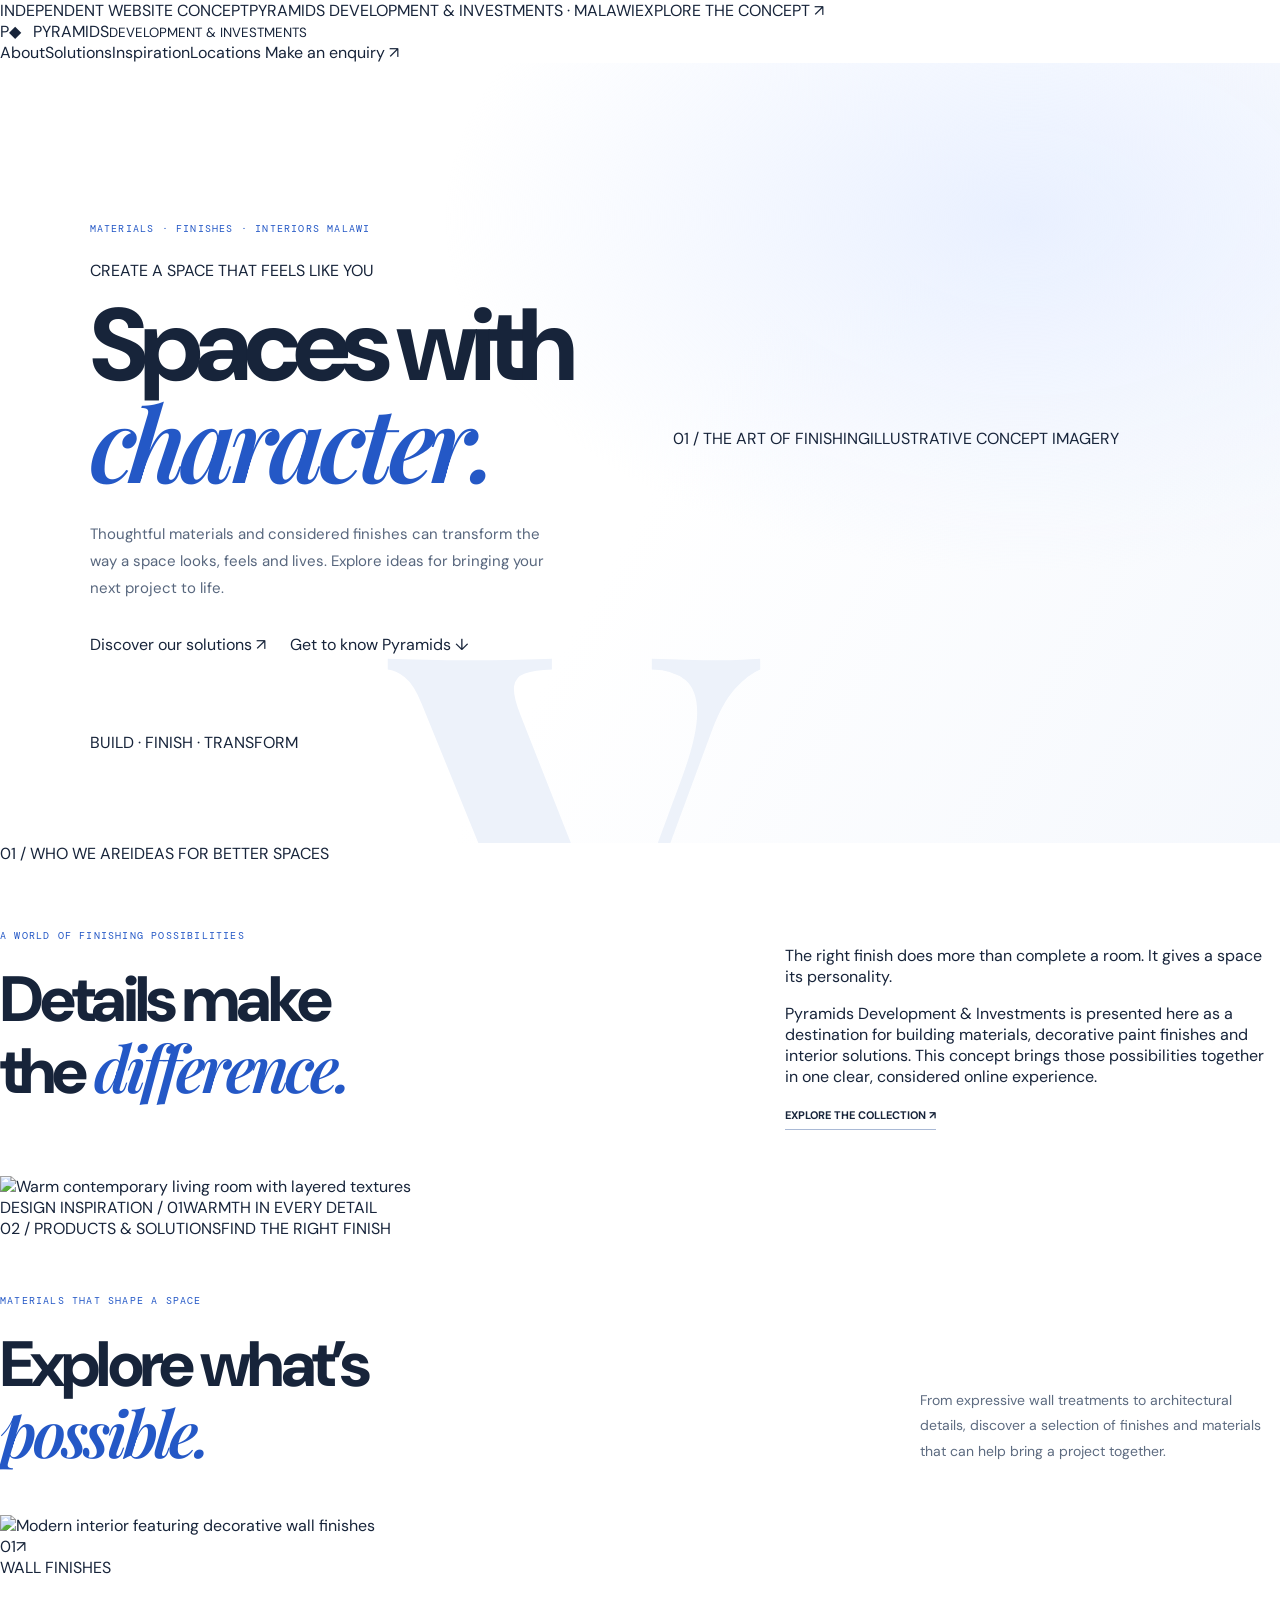
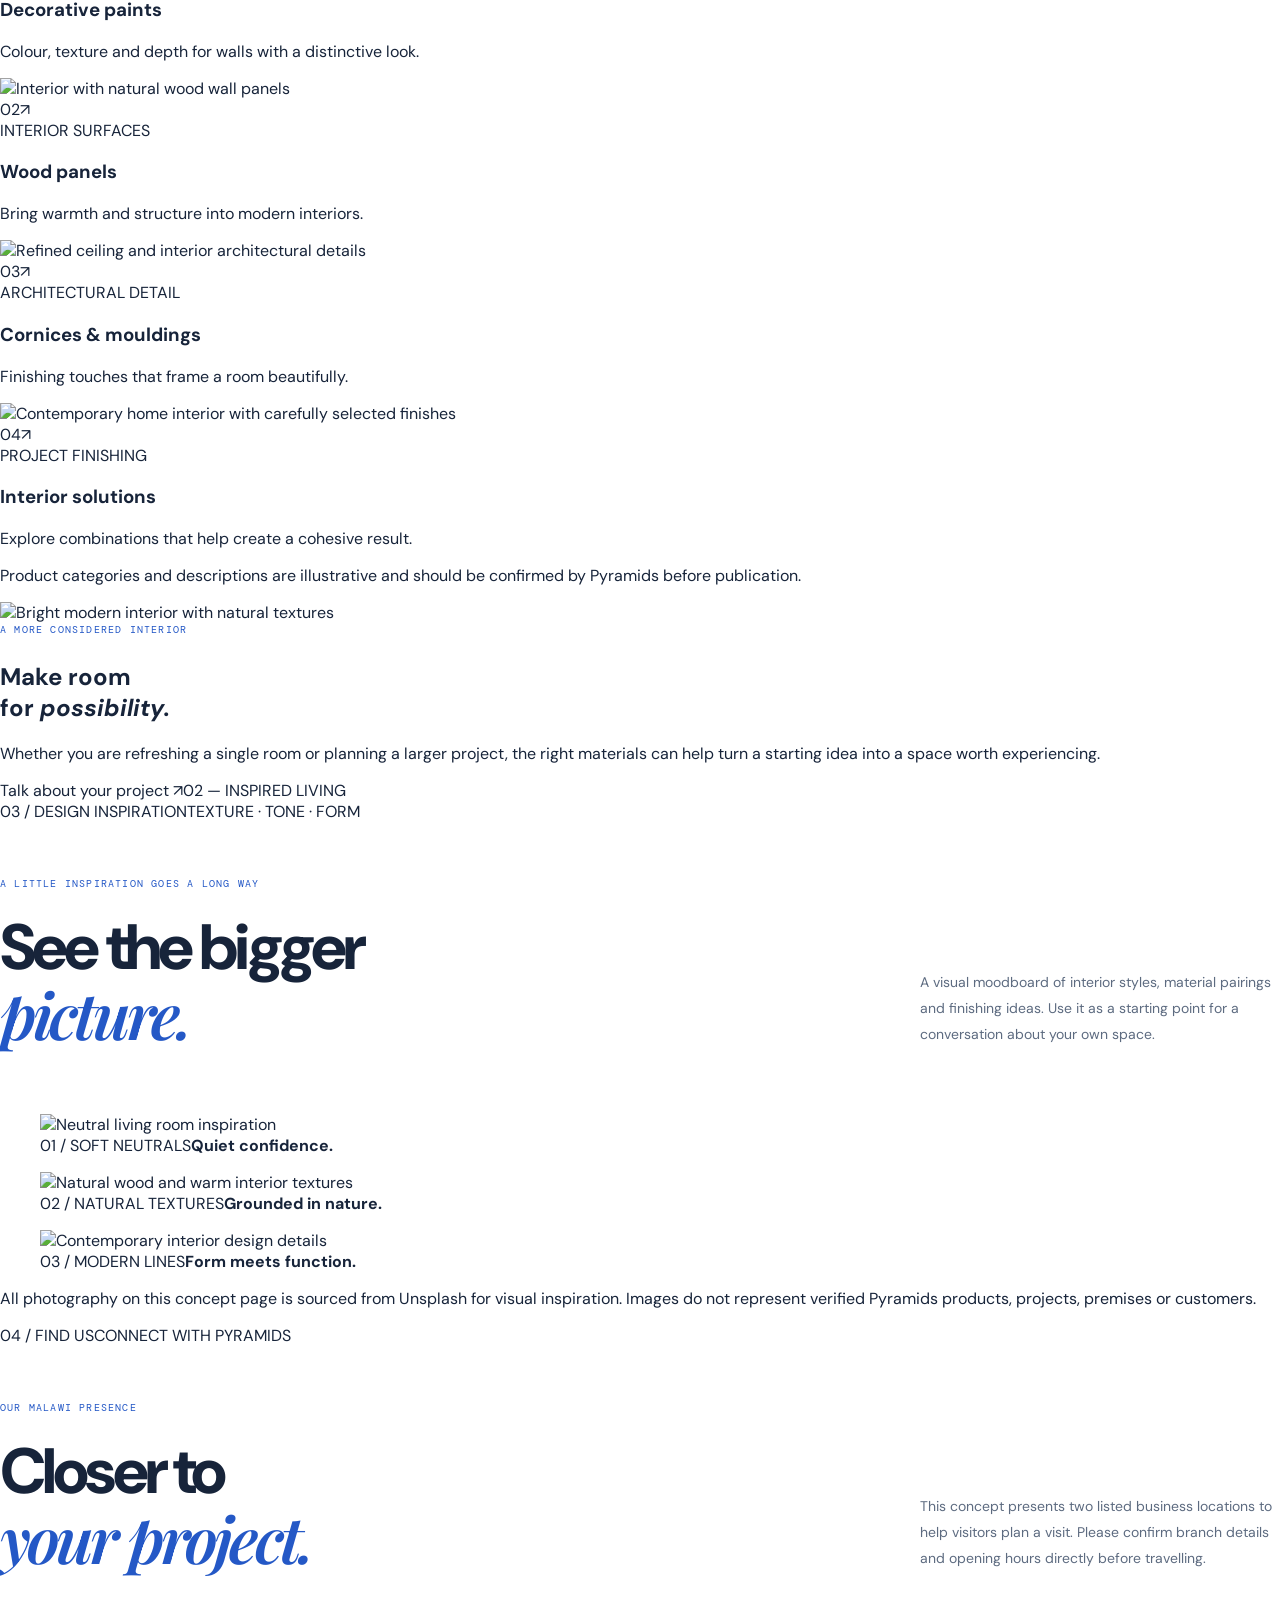
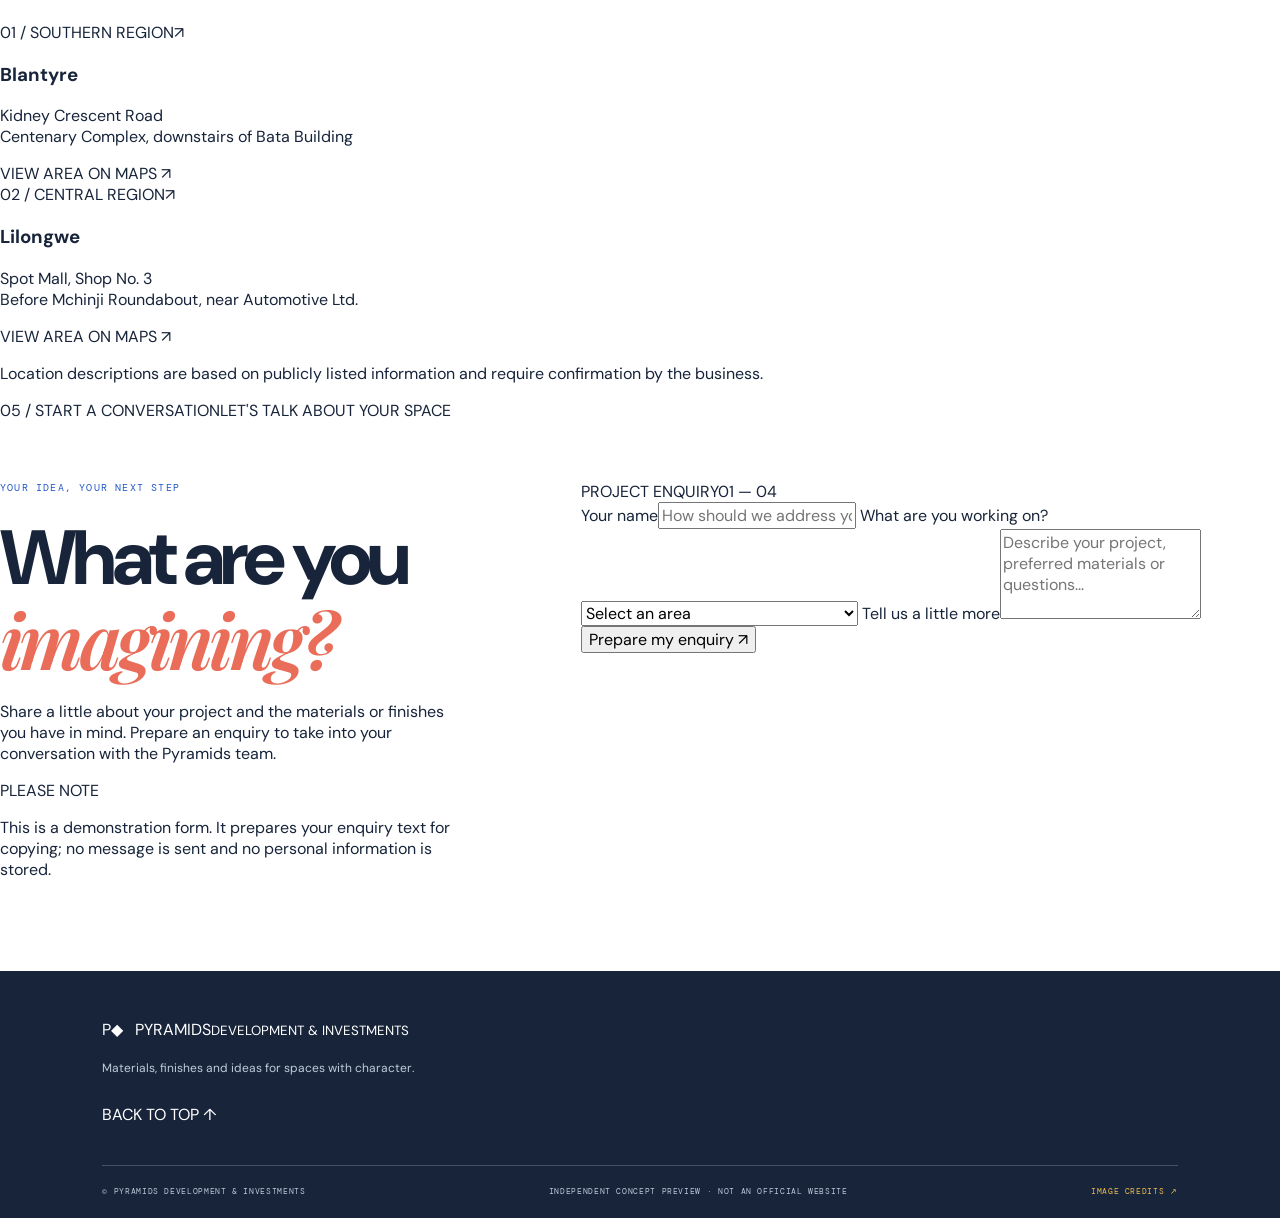
==== commit f7d33072: "Replace Vision Printers demo with Pyramids concept" ====
--- a/index.html
+++ b/index.html
@@ -3,100 +3,106 @@
 <head>
   <meta charset="utf-8">
   <meta name="viewport" content="width=device-width, initial-scale=1">
-  <meta name="theme-color" content="#ffffff">
-  <meta name="description" content="Vision Printers & Graphic Suppliers — printing, branding, design and document services in Blantyre, Malawi.">
-  <title>Vision Printers — Ideas made tangible</title>
+  <meta name="theme-color" content="#173b32">
+  <meta name="description" content="Explore decorative paints, wall finishes, wood panels, cornices and interior finishing inspiration in this independent Pyramids Development & Investments website concept.">
+  <title>Pyramids Development & Investments | Spaces with character</title>
   <link rel="preconnect" href="https://fonts.googleapis.com">
   <link rel="preconnect" href="https://fonts.gstatic.com" crossorigin>
-  <link href="https://fonts.googleapis.com/css2?family=DM+Mono:wght@400;500&family=DM+Sans:wght@400;500;600;700&family=Playfair+Display:ital,wght@0,500;0,600;0,700;1,500;1,600&display=swap" rel="stylesheet">
-  <link rel="stylesheet" href="styles.css?v=20261118-3">
-  <link rel="stylesheet" href="premium.css?v=20261120-1">
-  <script src="script.js?v=20261118-3" defer></script>
+  <link href="https://fonts.googleapis.com/css2?family=DM+Sans:wght@400;500;600;700&family=DM+Mono:wght@400;500&family=Playfair+Display:ital,wght@0,500;0,600;0,700;1,500;1,600&display=swap" rel="stylesheet">
+  <link rel="stylesheet" href="styles.css?v=20261120-pyramids-1">
+  <script src="script.js?v=20261120-pyramids-1" defer></script>
 </head>
 <body>
-  <div class="demo-strip"><span>INDEPENDENT REDESIGN CONCEPT</span><span>VISION PRINTERS · BLANTYRE, MALAWI</span><a href="#contact">CONTACT DETAILS ↗</a></div>
-  <header class="site-header" id="top">
-    <a class="brand" href="#top" aria-label="Vision Printers home"><span class="brand-mark">V.</span><span class="brand-name">VISION <i>PRINTERS & GRAPHIC SUPPLIERS</i></span></a>
-    <button class="menu-toggle" aria-label="Open navigation" aria-expanded="false"><i></i><i></i></button>
-    <nav class="main-nav" aria-label="Main navigation">
-      <a href="#services" data-t="navServices">Services</a><a href="#studio" data-t="navStudio">The studio</a><a href="#work" data-t="navIdeas">Print ideas</a><a href="#contact" data-t="navContact">Contact</a>
-      <button class="language-toggle" id="languageToggle" type="button">CHI <span>↔</span> EN</button><button class="nav-quote" data-quote data-t="navQuote">Discuss a project <span>↗</span></button>
+  <div class="concept-bar"><span>INDEPENDENT WEBSITE CONCEPT</span><span>PYRAMIDS DEVELOPMENT & INVESTMENTS · MALAWI</span><a href="#contact">EXPLORE THE CONCEPT ↗</a></div>
+  <header class="header" id="top">
+    <a class="brand" href="#top" aria-label="Pyramids home"><span class="brand-symbol">P<span>◆</span></span><span class="brand-copy">PYRAMIDS<small>DEVELOPMENT & INVESTMENTS</small></span></a>
+    <button class="menu-toggle" aria-label="Open navigation" aria-expanded="false"><span></span><span></span></button>
+    <nav class="nav" aria-label="Main navigation">
+      <a href="#about">About</a><a href="#solutions">Solutions</a><a href="#inspiration">Inspiration</a><a href="#locations">Locations</a>
+      <a class="nav-cta" href="#contact">Make an enquiry <span>↗</span></a>
     </nav>
   </header>
+
   <main>
     <section class="hero">
-      <div class="hero-copy">
-        <p class="eyebrow">PRINTING / DESIGN / BRANDING <span>BLANTYRE, MALAWI</span></p>
-        <h1>Ideas made<br><em>tangible.</em></h1>
-        <p class="hero-lede" data-t="heroLead">From the first sketch to the final print. We bring printing, branding, design and everyday document services together — helping your ideas take shape in the real world.</p>
-        <div class="hero-actions"><button class="button button-lime" data-quote data-t="heroCta">Start a conversation <span>↗</span></button><a class="text-link" href="#services" data-t="heroExplore">Explore our services ↓</a></div>
-        <div class="hero-footnote"><span>01 — THE PRINT EDITION</span><span>CREATIVE THINKING. CONSIDERED PRODUCTION.</span></div>
+      <div class="hero-image" role="img" aria-label="Elegant contemporary interior with warm natural finishes"></div>
+      <div class="hero-shade"></div>
+      <div class="hero-content">
+        <p class="eyebrow light">MATERIALS · FINISHES · INTERIORS <i></i> MALAWI</p>
+        <p class="hero-overline">CREATE A SPACE THAT FEELS LIKE YOU</p>
+        <h1>Spaces with<br><em>character.</em></h1>
+        <p class="hero-lede">Thoughtful materials and considered finishes can transform the way a space looks, feels and lives. Explore ideas for bringing your next project to life.</p>
+        <div class="hero-actions"><a class="btn btn-light" href="#solutions">Discover our solutions <span>↗</span></a><a class="hero-link" href="#about">Get to know Pyramids <span>↓</span></a></div>
       </div>
-      <div class="hero-visual">
-        <div class="hero-image-wrap"><img src="https://visionprintersmw.com/assets/optimized/press-1080.jpg" alt="Large-format printing equipment featured on Vision Printers' existing website" fetchpriority="high"><span class="image-index">THE PRINT FLOOR / 01</span></div>
-        <div class="hero-image-caption"><span>THE PROCESS OF MAKING</span><span>VISION PRINTERS</span></div>
-      </div>
-      <div class="hero-bottom"><span>SCROLL TO EXPLORE</span><span class="scroll-line"></span><span>PRINT · DESIGN · FINISH</span></div>
+      <div class="hero-note"><span>01 / THE ART OF FINISHING</span><span>ILLUSTRATIVE CONCEPT IMAGERY</span></div>
+      <div class="hero-side-label">BUILD · FINISH · TRANSFORM</div>
     </section>
 
-    <section class="intro section-pad" id="studio">
-      <div class="section-kicker"><span>01 / A CREATIVE PARTNER</span><span>IDEAS INTO SOMETHING REAL</span></div>
-      <div class="intro-grid"><h2>More than a print.<br><em>A lasting impression.</em></h2><div class="intro-text"><p>Vision Printers & Graphic Suppliers brings together the tools and services to help businesses, organisations and individuals communicate with confidence.</p><p>From large-format graphics and branded apparel to commercial printing and document services, every project begins with understanding what you want to put into the world.</p><a href="#contact" class="under-link">TALK TO THE TEAM ↗</a></div></div>
-      <figure class="intro-photo"><img src="https://visionprintersmw.com/assets/optimized/embroidery-1080.jpg" alt="Multi-head embroidery production equipment featured on Vision Printers' existing website" loading="lazy"><figcaption><span>PRODUCTION / DETAIL</span><span>THE CRAFT BEHIND THE FINISH</span></figcaption></figure>
+    <section class="intro section" id="about">
+      <div class="section-index"><span>01 / WHO WE ARE</span><span>IDEAS FOR BETTER SPACES</span></div>
+      <div class="intro-grid">
+        <div><p class="eyebrow">A WORLD OF FINISHING POSSIBILITIES</p><h2>Details make<br>the <em>difference.</em></h2></div>
+        <div class="intro-copy"><p class="lead">The right finish does more than complete a room. It gives a space its personality.</p><p>Pyramids Development & Investments is presented here as a destination for building materials, decorative paint finishes and interior solutions. This concept brings those possibilities together in one clear, considered online experience.</p><a class="text-link" href="#solutions">EXPLORE THE COLLECTION <span>↗</span></a></div>
+      </div>
+      <div class="intro-image"><img src="https://images.unsplash.com/photo-1600210492486-724fe5c67fb0?auto=format&fit=crop&w=1800&q=85" alt="Warm contemporary living room with layered textures" loading="lazy"><div class="image-caption"><span>DESIGN INSPIRATION / 01</span><span>WARMTH IN EVERY DETAIL</span></div></div>
     </section>
 
-    <section class="services section-pad" id="services">
-      <div class="section-kicker"><span>02 / WHAT WE DO</span><span>MADE TO MAKE YOUR MESSAGE MATTER</span></div>
-      <div class="section-heading"><h2>One place.<br><em>Many possibilities.</em></h2><p>Explore the services available through Vision Printers. Each project can be discussed around its purpose, format, quantity and finish.</p></div>
-      <div class="service-search"><label for="serviceSearch" data-t="searchLabel">Find a service</label><div class="service-search-control"><span>⌕</span><input id="serviceSearch" type="search" placeholder="Search printing, banners, embroidery..." data-placeholder="searchPlaceholder"><kbd>⌕</kbd></div><p id="searchStatus" aria-live="polite"></p></div><div class="service-list">
-        <a class="service-row" href="#contact" data-service="Large-format printing & signage"><span class="service-no">01</span><span class="service-name" data-t="service1">Large-format printing & signage</span><span class="service-desc" data-t="service1d">Banners, posters, advertising graphics and signage.</span><span class="service-arrow">↗</span></a>
-        <a class="service-row" href="#contact" data-service="Custom apparel & embroidery"><span class="service-no">02</span><span class="service-name" data-t="service2">Custom apparel & embroidery</span><span class="service-desc" data-t="service2d">Branded clothing, uniforms and embroidered identity.</span><span class="service-arrow">↗</span></a>
-        <a class="service-row" href="#contact" data-service="Commercial & digital printing"><span class="service-no">03</span><span class="service-name" data-t="service3">Commercial & digital printing</span><span class="service-desc" data-t="service3d">Business cards, brochures, flyers and stationery.</span><span class="service-arrow">↗</span></a>
-        <a class="service-row" href="#contact" data-service="Graphic design & branding"><span class="service-no">04</span><span class="service-name" data-t="service4">Graphic design & branding</span><span class="service-desc" data-t="service4d">Visual identity, artwork and brand communication.</span><span class="service-arrow">↗</span></a>
-        <a class="service-row" href="#contact" data-service="Promotional branding"><span class="service-no">05</span><span class="service-name" data-t="service5">Promotional branding</span><span class="service-desc" data-t="service5d">Promotional materials and branded merchandise.</span><span class="service-arrow">↗</span></a>
-        <a class="service-row" href="#contact" data-service="Document services & internet café"><span class="service-no">06</span><span class="service-name" data-t="service6">Document services & internet café</span><span class="service-desc" data-t="service6d">Printing, photocopying, scanning, binding and more.</span><span class="service-arrow">↗</span></a>
+    <section class="solutions section" id="solutions">
+      <div class="section-index"><span>02 / PRODUCTS & SOLUTIONS</span><span>FIND THE RIGHT FINISH</span></div>
+      <div class="section-heading"><div><p class="eyebrow">MATERIALS THAT SHAPE A SPACE</p><h2>Explore what’s<br><em>possible.</em></h2></div><p>From expressive wall treatments to architectural details, discover a selection of finishes and materials that can help bring a project together.</p></div>
+      <div class="solution-grid">
+        <article class="solution-card card-large"><a href="#contact" class="solution-image"><img src="https://images.unsplash.com/photo-1618221195710-dd6b41faaea6?auto=format&fit=crop&w=1200&q=85" alt="Modern interior featuring decorative wall finishes" loading="lazy"><span class="card-number">01</span><span class="image-arrow">↗</span></a><div class="solution-meta"><div><span>WALL FINISHES</span><h3>Decorative paints</h3></div><p>Colour, texture and depth for walls with a distinctive look.</p></div></article>
+        <article class="solution-card"><a href="#contact" class="solution-image"><img src="https://images.unsplash.com/photo-1600607687939-ce8a6c25118c?auto=format&fit=crop&w=1000&q=85" alt="Interior with natural wood wall panels" loading="lazy"><span class="card-number">02</span><span class="image-arrow">↗</span></a><div class="solution-meta"><div><span>INTERIOR SURFACES</span><h3>Wood panels</h3></div><p>Bring warmth and structure into modern interiors.</p></div></article>
+        <article class="solution-card"><a href="#contact" class="solution-image"><img src="https://images.unsplash.com/photo-1600566753086-00f18fb6b3ea?auto=format&fit=crop&w=1000&q=85" alt="Refined ceiling and interior architectural details" loading="lazy"><span class="card-number">03</span><span class="image-arrow">↗</span></a><div class="solution-meta"><div><span>ARCHITECTURAL DETAIL</span><h3>Cornices & mouldings</h3></div><p>Finishing touches that frame a room beautifully.</p></div></article>
+        <article class="solution-card"><a href="#contact" class="solution-image"><img src="https://images.unsplash.com/photo-1600607687920-4e2a09cf159d?auto=format&fit=crop&w=1000&q=85" alt="Contemporary home interior with carefully selected finishes" loading="lazy"><span class="card-number">04</span><span class="image-arrow">↗</span></a><div class="solution-meta"><div><span>PROJECT FINISHING</span><h3>Interior solutions</h3></div><p>Explore combinations that help create a cohesive result.</p></div></article>
+      </div>
+      <p class="disclaimer">Product categories and descriptions are illustrative and should be confirmed by Pyramids before publication.</p>
+    </section>
+
+    <section class="feature">
+      <div class="feature-photo"><img src="https://images.unsplash.com/photo-1600607687920-4e2a09cf159d?auto=format&fit=crop&w=1500&q=85" alt="Bright modern interior with natural textures" loading="lazy"></div>
+      <div class="feature-copy"><p class="eyebrow light">A MORE CONSIDERED INTERIOR</p><h2>Make room<br>for <em>possibility.</em></h2><p>Whether you are refreshing a single room or planning a larger project, the right materials can help turn a starting idea into a space worth experiencing.</p><a class="btn btn-outline" href="#contact">Talk about your project <span>↗</span></a><span class="feature-index">02 — INSPIRED LIVING</span></div>
+    </section>
+
+    <section class="inspiration section" id="inspiration">
+      <div class="section-index"><span>03 / DESIGN INSPIRATION</span><span>TEXTURE · TONE · FORM</span></div>
+      <div class="section-heading"><div><p class="eyebrow">A LITTLE INSPIRATION GOES A LONG WAY</p><h2>See the bigger<br><em>picture.</em></h2></div><p>A visual moodboard of interior styles, material pairings and finishing ideas. Use it as a starting point for a conversation about your own space.</p></div>
+      <div class="moodboard">
+        <figure class="mood tall"><img src="https://images.unsplash.com/photo-1600210492493-0946911123ea?auto=format&fit=crop&w=1100&q=85" alt="Neutral living room inspiration" loading="lazy"><figcaption><span>01 / SOFT NEUTRALS</span><b>Quiet confidence.</b></figcaption></figure>
+        <figure class="mood"><img src="https://images.unsplash.com/photo-1616486338812-3dadae4b4ace?auto=format&fit=crop&w=1000&q=85" alt="Natural wood and warm interior textures" loading="lazy"><figcaption><span>02 / NATURAL TEXTURES</span><b>Grounded in nature.</b></figcaption></figure>
+        <figure class="mood"><img src="https://images.unsplash.com/photo-1600607687939-ce8a6c25118c?auto=format&fit=crop&w=1000&q=85" alt="Contemporary interior design details" loading="lazy"><figcaption><span>03 / MODERN LINES</span><b>Form meets function.</b></figcaption></figure>
+      </div>
+      <p class="disclaimer">All photography on this concept page is sourced from Unsplash for visual inspiration. Images do not represent verified Pyramids products, projects, premises or customers.</p>
+    </section>
+
+    <section class="locations section" id="locations">
+      <div class="section-index"><span>04 / FIND US</span><span>CONNECT WITH PYRAMIDS</span></div>
+      <div class="section-heading"><div><p class="eyebrow">OUR MALAWI PRESENCE</p><h2>Closer to<br><em>your project.</em></h2></div><p>This concept presents two listed business locations to help visitors plan a visit. Please confirm branch details and opening hours directly before travelling.</p></div>
+      <div class="location-grid">
+        <article class="location-card"><div class="location-top"><span>01 / SOUTHERN REGION</span><span class="location-pin">↗</span></div><h3>Blantyre</h3><p>Kidney Crescent Road<br>Centenary Complex, downstairs of Bata Building</p><a href="https://www.google.com/maps/search/?api=1&query=Centenary+Complex+Bata+Building+Kidney+Crescent+Road+Blantyre+Malawi" target="_blank" rel="noopener">VIEW AREA ON MAPS <span>↗</span></a></article>
+        <article class="location-card"><div class="location-top"><span>02 / CENTRAL REGION</span><span class="location-pin">↗</span></div><h3>Lilongwe</h3><p>Spot Mall, Shop No. 3<br>Before Mchinji Roundabout, near Automotive Ltd.</p><a href="https://www.google.com/maps/search/?api=1&query=Spot+Mall+Mchinji+Roundabout+Lilongwe+Malawi" target="_blank" rel="noopener">VIEW AREA ON MAPS <span>↗</span></a></article>
+      </div>
+      <p class="disclaimer">Location descriptions are based on publicly listed information and require confirmation by the business.</p>
+    </section>
+
+    <section class="contact" id="contact">
+      <div class="contact-backdrop"></div><div class="contact-inner">
+        <div class="section-index light"><span>05 / START A CONVERSATION</span><span>LET'S TALK ABOUT YOUR SPACE</span></div>
+        <div class="contact-grid"><div><p class="eyebrow light">YOUR IDEA, YOUR NEXT STEP</p><h2>What are you<br><em>imagining?</em></h2><p class="contact-lede">Share a little about your project and the materials or finishes you have in mind. Prepare an enquiry to take into your conversation with the Pyramids team.</p><div class="contact-note"><span>PLEASE NOTE</span><p>This is a demonstration form. It prepares your enquiry text for copying; no message is sent and no personal information is stored.</p></div></div>
+          <form class="enquiry-form" id="enquiryForm">
+            <div class="form-top"><span>PROJECT ENQUIRY</span><span>01 — 04</span></div>
+            <label>Your name<input name="name" autocomplete="name" placeholder="How should we address you?" required></label>
+            <label>What are you working on?<select name="interest" required><option value="">Select an area</option><option>Decorative paints and wall finishes</option><option>Wood panels</option><option>Cornices and mouldings</option><option>Interior finishing</option><option>Building materials</option><option>General enquiry</option></select></label>
+            <label>Tell us a little more<textarea name="details" rows="4" placeholder="Describe your project, preferred materials or questions..." required></textarea></label>
+            <button class="btn btn-gold" type="submit">Prepare my enquiry <span>↗</span></button>
+            <p class="form-feedback" id="formFeedback" role="status" aria-live="polite"></p>
+          </form>
+        </div>
       </div>
     </section>
+  </main>
 
-    <section class="equipment section-pad" id="equipment">
-      <div class="section-kicker"><span>03 / INSIDE THE WORKSHOP</span><span>THE TOOLS BEHIND THE FINISH</span></div>
-      <div class="equipment-grid">
-        <div class="equipment-copy"><p class="eyebrow" data-t="equipmentEyebrow">PRODUCTION CAPABILITIES</p><h2 data-t="equipmentTitle">The right tools.<br><em>More ways to create.</em></h2><p data-t="equipmentLead">A closer look at the production equipment featured by Vision Printers — and the possibilities it brings to print and apparel projects.</p>
-          <div class="equipment-facts"><div><b>01</b><span><strong>Funson large-format digital printer</strong><small data-t="equipmentOne">For banners, posters and advertising graphics.</small></span></div><div><b>02</b><span><strong>Multi-head embroidery machine</strong><small data-t="equipmentTwo">For branded garments, uniforms and caps.</small></span></div></div>
-          <a class="under-link" href="https://visionprintersmw.com/equipment.html" target="_blank" rel="noopener" data-t="equipmentLink">VIEW PUBLISHED EQUIPMENT DETAILS ↗</a>
-        </div>
-        <div class="equipment-photos"><figure><img src="https://visionprintersmw.com/assets/optimized/press-1080.jpg" alt="Large-format printer at Vision Printers" loading="lazy"><figcaption>01 / LARGE-FORMAT PRINTING</figcaption></figure><figure><img src="https://visionprintersmw.com/assets/optimized/embroidery-1080.jpg" alt="Multi-head embroidery machine at Vision Printers" loading="lazy"><figcaption>02 / APPAREL & EMBROIDERY</figcaption></figure></div>
-      </div>
-    </section>
-
-    <section class="everyday section-pad">
-      <div class="everyday-intro"><span class="eyebrow" data-t="everydayEyebrow">FOR WORK, STUDY & EVERY DAY</span><h2 data-t="everydayTitle">Small jobs matter.<br><em>We make them easier.</em></h2><p data-t="everydayLead">Everyday document services for the things you need to get done.</p></div>
-      <div class="everyday-grid"><div><b>01</b><strong>A4 & A3 printing</strong><span>Print documents in common office sizes.</span></div><div><b>02</b><strong>Photocopying & scanning</strong><span>Make copies and digital versions of documents.</span></div><div><b>03</b><strong>Binding & laminating</strong><span>Give documents a more durable finish.</span></div><div><b>04</b><strong>Typing & internet access</strong><span>Practical support for work and study.</span></div></div>
-    </section>
-
-    <section class="statement">
-      <div class="statement-image"><img src="https://commons.wikimedia.org/wiki/Special:FilePath/Printery_work.jpg" alt="Illustrative photograph of print production work, not Vision Printers premises" loading="lazy"></div>
-      <div class="statement-content"><span class="mono">A THOUGHTFUL APPROACH TO PRINT</span><h2>Good ideas<br>deserve to be<br><em>well made.</em></h2><p>Start with the idea. Work through the details. Choose the right format, material and finish for the result you have in mind.</p><a href="#contact" class="button button-outline">Discuss your project ↗</a></div>
-    </section>
-
-    <section class="ideas section-pad" id="work">
-      <div class="section-kicker"><span>04 / PRINT INSPIRATION</span><span>IMAGINE WHAT YOU COULD MAKE</span></div>
-      <div class="section-heading"><h2>Give your ideas<br><em>a physical form.</em></h2><p>A visual moodboard of print formats and creative possibilities. These are illustrative design references, not a portfolio of completed Vision Printers projects.</p></div>
-      <div class="idea-grid">
-        <article class="idea-card idea-tall"><div class="idea-art poster-art"><span>CAMPAIGN / LARGE FORMAT</span><strong>MAKE<br>IT<br>VISIBLE.</strong><small>POSTERS · BANNERS · SIGNAGE</small></div><div class="idea-meta"><span>01 / LARGE FORMAT</span><h3>Make a message impossible to miss.</h3></div></article>
-        <article class="idea-card"><div class="idea-art identity-art"><span class="identity-label">IDENTITY / PRINTED MATTER</span><div class="identity-sheet"><b>FORM<span>—</span></b><small>BRAND IN EVERY DETAIL</small></div><div class="identity-sheet second"><b>YOUR<br>NAME.</b></div></div><div class="idea-meta"><span>02 / BRAND IDENTITY</span><h3>Consistency in every detail.</h3></div></article>
-        <article class="idea-card"><div class="idea-art paper-art"><div class="paper-stack"><span>THE<br>DETAIL<br>MATTERS.</span><small>STOCK / TEXTURE / FINISH</small></div></div><div class="idea-meta"><span>03 / COMMERCIAL PRINT</span><h3>Something worth holding onto.</h3></div></article>
-      </div>
-    </section>
-
-    <section class="process section-pad"><div class="section-kicker"><span>05 / HOW TO BEGIN</span><span>FROM FIRST THOUGHT TO FINISHED PIECE</span></div><div class="process-grid"><h2>Every good project<br>starts with <em>a conversation.</em></h2><div class="process-steps"><div class="process-step"><span>01</span><div><h3>Share the idea</h3><p>Tell the team what you want to create, who it is for and how it will be used.</p></div></div><div class="process-step"><span>02</span><div><h3>Work through the details</h3><p>Discuss size, quantity, artwork, materials, finishing and timing.</p></div></div><div class="process-step"><span>03</span><div><h3>Request a quotation</h3><p>Send an enquiry and the team can discuss the next steps with you.</p></div></div></div></div></section>
-
-    <section class="contact section-pad" id="contact"><div class="section-kicker"><span>06 / START A PROJECT</span><span>LET'S TALK ABOUT WHAT YOU HAVE IN MIND</span></div><div class="contact-grid"><div class="contact-copy"><h2>What are you<br><em>making?</em></h2><p>Tell Vision Printers a little about your project. Start with the essentials and continue the conversation directly with the team.</p><div class="contact-direct"><a href="tel:+265999277733"><span>CALL THE TEAM</span><b>+265 999 277 733 ↗</b></a><a href="mailto:sales@visionprintersmw.com"><span>EMAIL</span><b>sales@visionprintersmw.com ↗</b></a></div></div>
-      <form class="quote-form" id="quoteForm"><div class="form-heading"><span data-t="formHeading">PROJECT ENQUIRY</span><span data-t="formSub">NO ACCOUNT NEEDED</span></div><label>Your name<input name="name" autocomplete="name" placeholder="Name" required></label><div class="form-row"><label>Phone number<input name="phone" type="tel" autocomplete="tel" placeholder="+265..." required></label><label>Service<select name="service" required><option value="">Choose a service</option><option>Large-format printing & signage</option><option>Custom apparel & embroidery</option><option>Commercial & digital printing</option><option>Graphic design & branding</option><option>Promotional branding</option><option>Document services & internet café</option><option>Something else</option></select></label></div><div class="form-row"><label><span data-t="quantityLabel">Estimated quantity</span><input name="quantity" placeholder="e.g. 100 pieces"></label><label><span data-t="deadlineLabel">When do you need it?</span><input name="deadline" placeholder="Preferred date"></label></div><label><span data-t="detailsLabel">Project details</span><textarea name="details" rows="4" placeholder="What would you like to print or create? Include quantity, size or deadline if known." required></textarea></label><button class="button button-lime form-submit" type="submit" data-t="formSubmit">Continue on WhatsApp ↗</button><p class="form-note">This independent demo opens WhatsApp with a prepared enquiry. You review it and press Send; nothing is stored on this website.</p><p class="form-feedback" role="status" aria-live="polite"></p></form></div>
-      <div class="location-bar"><div><span>VISIT</span><b>Pagat Mall Building, Victoria Avenue,<br>opposite Standard Bank, Blantyre, Malawi.</b></div><a href="https://www.google.com/maps/search/?api=1&query=Pagat+Mall+Building+Victoria+Avenue+Blantyre+Malawi" target="_blank" rel="noopener">OPEN MAPS ↗</a><div><span>HOURS</span><b>Mon–Fri · 7:00 AM–8:00 PM<br>Sat–Sun · 8:00 AM–7:00 PM</b></div></div>
-    </section>
-  </main>
-  <footer class="footer"><a class="brand footer-brand" href="#top"><span class="brand-mark">V.</span><span class="brand-name">VISION <i>PRINTERS & GRAPHIC SUPPLIERS</i></span></a><p>Printing, branding, design and document services in Blantyre, Malawi.</p><div class="footer-links"><a href="#services">Services</a><a href="#work">Print inspiration</a><a href="#contact">Contact</a><a href="image-credits.html">Image credits</a></div><div class="footer-bottom"><span>© <span id="year"></span> VISION PRINTERS & GRAPHIC SUPPLIERS</span><span>INDEPENDENT REDESIGN CONCEPT · NOT THE OFFICIAL WEBSITE</span><a href="#top">BACK TO TOP ↑</a></div></footer>
-  <div class="quote-modal" id="quoteModal" aria-hidden="true"><div class="modal-backdrop" data-close-modal></div><div class="modal-panel" role="dialog" aria-modal="true" aria-labelledby="modalTitle"><button class="modal-close" data-close-modal aria-label="Close">×</button><span class="mono">LET'S GET STARTED</span><h2 id="modalTitle">What are you<br><em>creating?</em></h2><p>Choose a service and we'll take you to the enquiry form.</p><div class="modal-options"><button data-pick-service="Large-format printing & signage">Large-format printing <span>↗</span></button><button data-pick-service="Custom apparel & embroidery">Apparel & embroidery <span>↗</span></button><button data-pick-service="Commercial & digital printing">Commercial printing <span>↗</span></button><button data-pick-service="Graphic design & branding">Design & branding <span>↗</span></button><button data-pick-service="Promotional branding">Promotional branding <span>↗</span></button><button data-pick-service="Document services & internet café">Document services <span>↗</span></button></div></div></div>
-<a class="floating-whatsapp" href="https://wa.me/265999277733" target="_blank" rel="noopener" aria-label="Chat with Vision Printers on WhatsApp"><span>CHAT ON WHATSAPP</span><b>↗</b></a>
-</body></html>+  <footer class="footer"><div class="footer-main"><a class="brand brand-footer" href="#top"><span class="brand-symbol">P<span>◆</span></span><span class="brand-copy">PYRAMIDS<small>DEVELOPMENT & INVESTMENTS</small></span></a><p>Materials, finishes and ideas for spaces with character.</p><a class="footer-top" href="#top">BACK TO TOP ↑</a></div><div class="footer-bottom"><span>© <span id="year"></span> PYRAMIDS DEVELOPMENT & INVESTMENTS</span><span>INDEPENDENT CONCEPT PREVIEW · NOT AN OFFICIAL WEBSITE</span><a href="image-credits.html">IMAGE CREDITS ↗</a></div></footer>
+  <div class="toast" id="toast" role="status" aria-live="polite"></div>
+</body>
+</html>
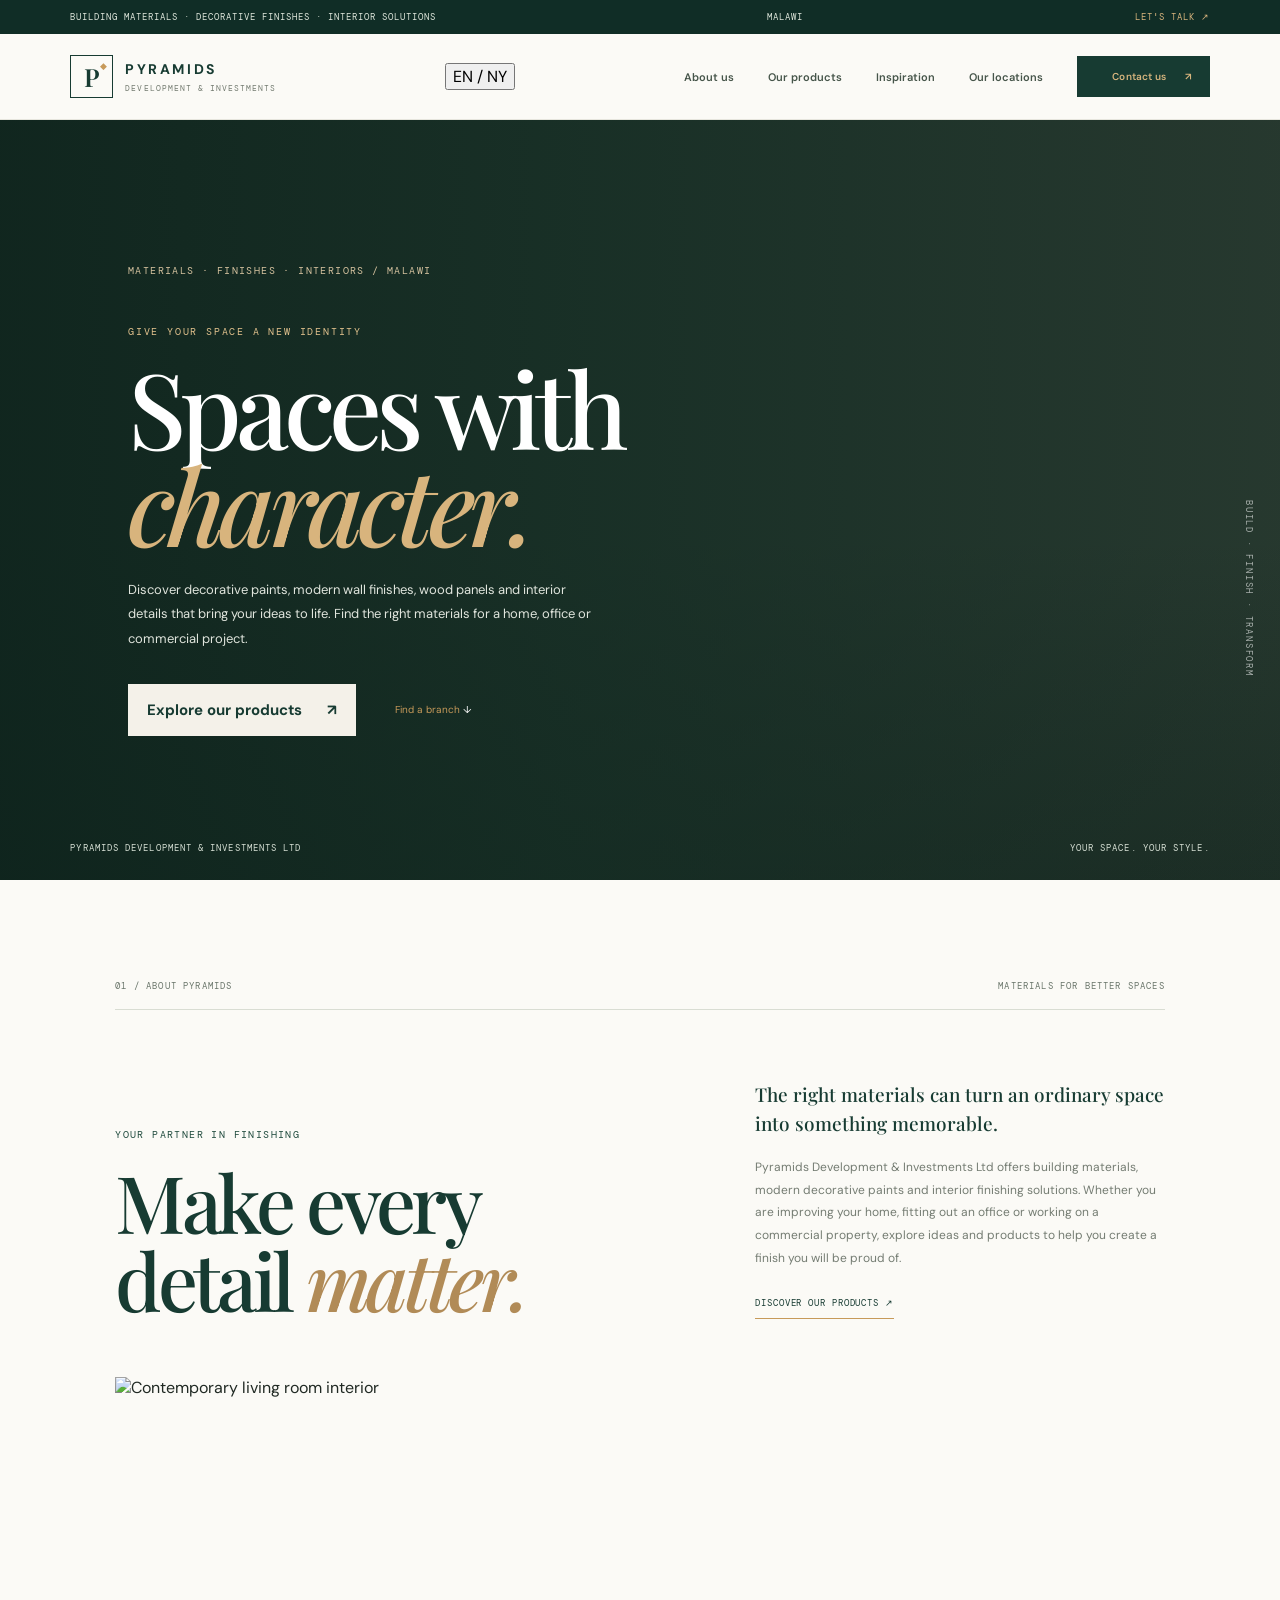
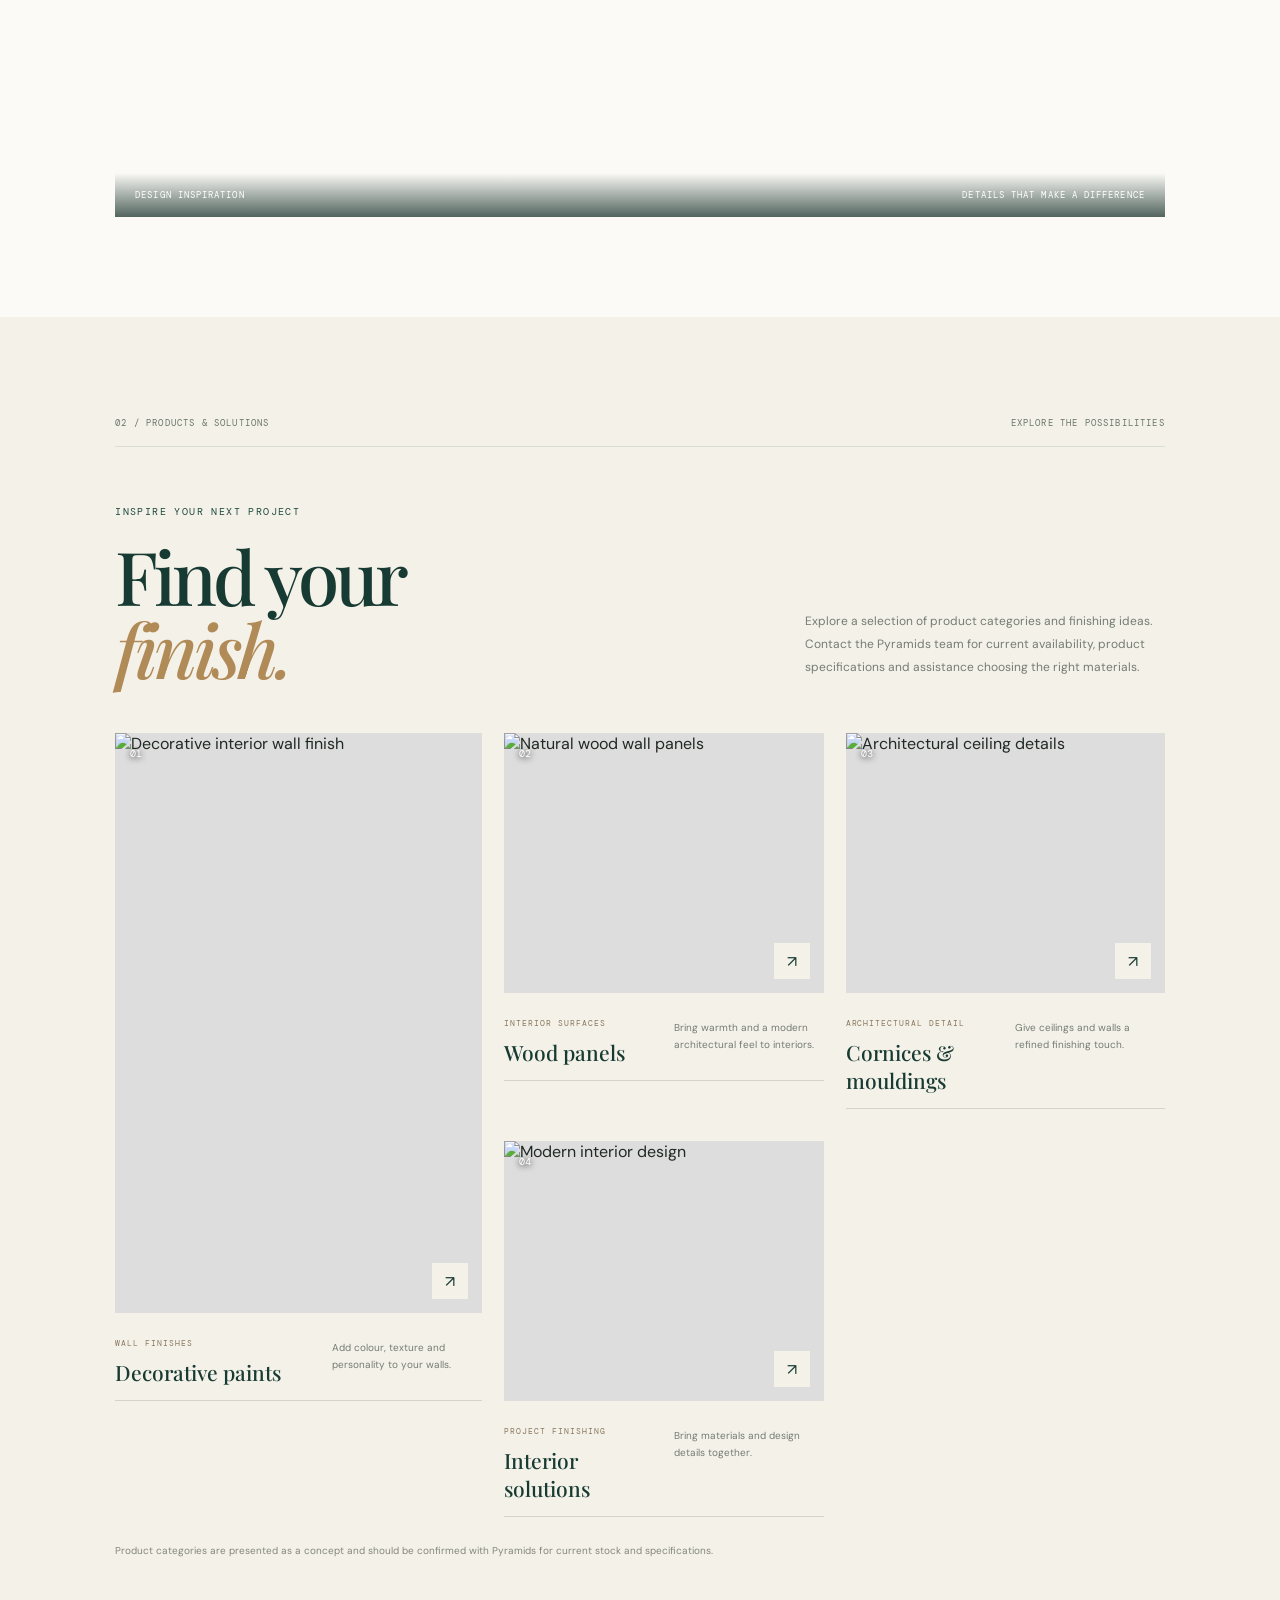
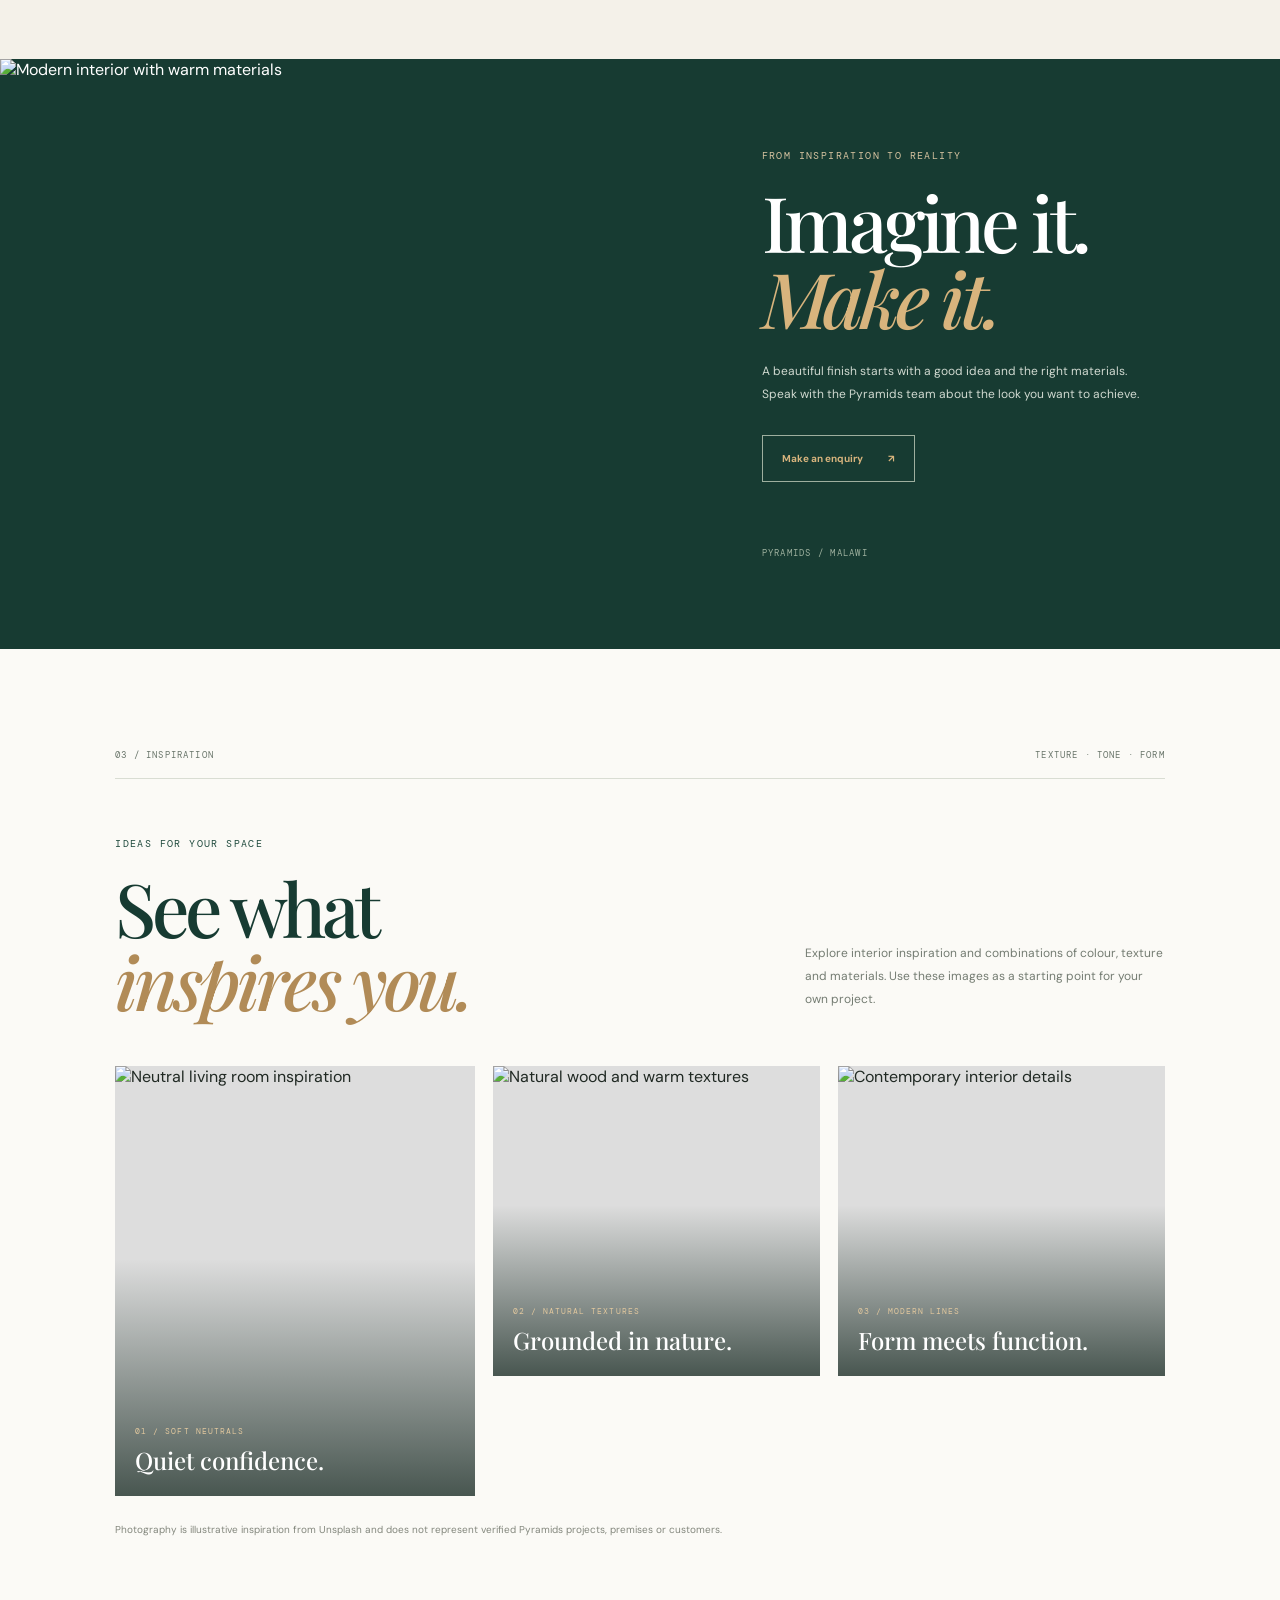
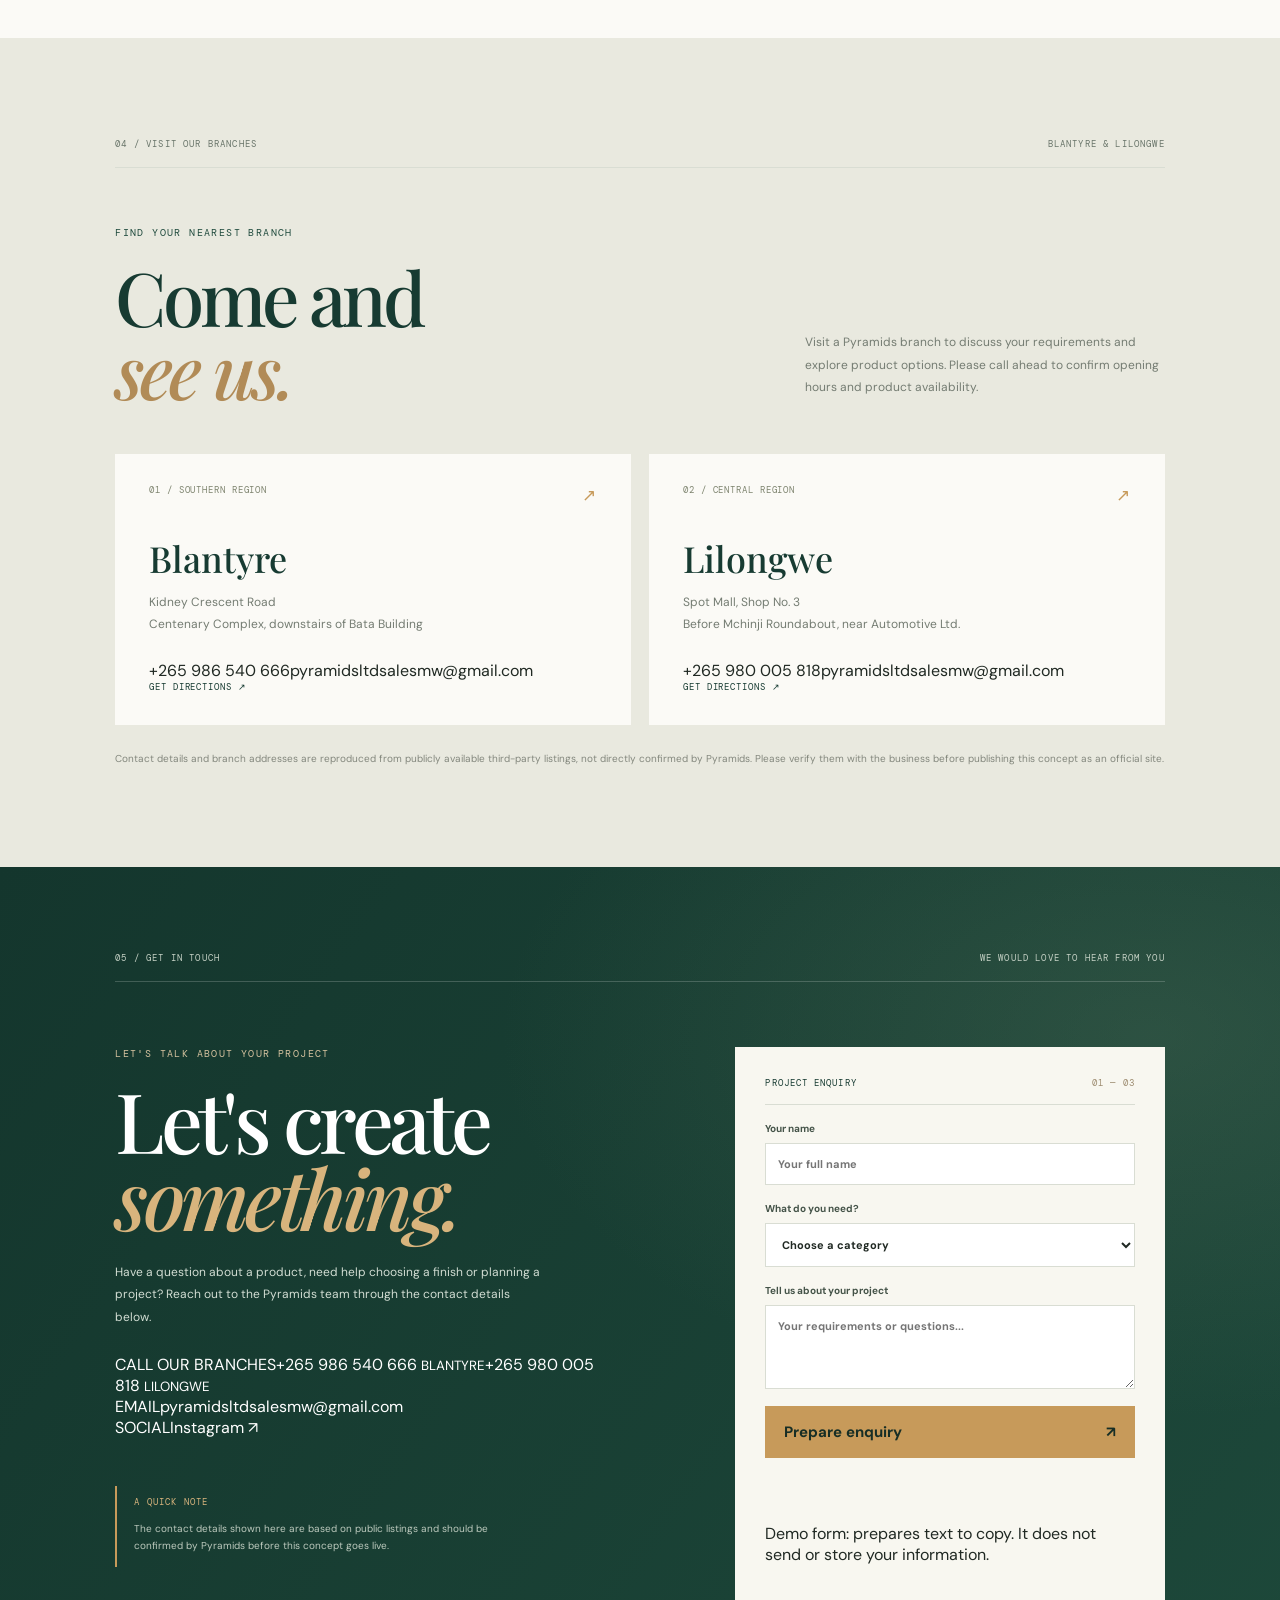
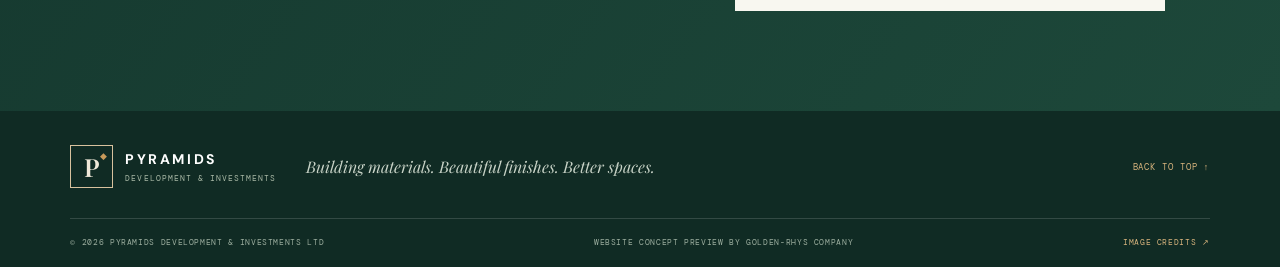
==== commit e1f89311: "Create bilingual Pyramids client website preview with contact details" ====
--- a/index.html
+++ b/index.html
@@ -1,108 +1,55 @@
 <!doctype html>
 <html lang="en">
 <head>
-  <meta charset="utf-8">
-  <meta name="viewport" content="width=device-width, initial-scale=1">
-  <meta name="theme-color" content="#173b32">
-  <meta name="description" content="Explore decorative paints, wall finishes, wood panels, cornices and interior finishing inspiration in this independent Pyramids Development & Investments website concept.">
-  <title>Pyramids Development & Investments | Spaces with character</title>
-  <link rel="preconnect" href="https://fonts.googleapis.com">
-  <link rel="preconnect" href="https://fonts.gstatic.com" crossorigin>
-  <link href="https://fonts.googleapis.com/css2?family=DM+Sans:wght@400;500;600;700&family=DM+Mono:wght@400;500&family=Playfair+Display:ital,wght@0,500;0,600;0,700;1,500;1,600&display=swap" rel="stylesheet">
-  <link rel="stylesheet" href="styles.css?v=20261120-pyramids-1">
-  <script src="script.js?v=20261120-pyramids-1" defer></script>
+<meta charset="utf-8"><meta name="viewport" content="width=device-width,initial-scale=1">
+<meta name="theme-color" content="#173b32">
+<meta name="description" content="Pyramids Development & Investments — decorative paints, wood panels, cornices, building materials and interior finishing solutions in Malawi.">
+<title>Pyramids Development & Investments | Transform Your Space</title>
+<link rel="preconnect" href="https://fonts.googleapis.com"><link rel="preconnect" href="https://fonts.gstatic.com" crossorigin>
+<link href="https://fonts.googleapis.com/css2?family=DM+Sans:wght@400;500;600;700&family=DM+Mono:wght@400;500&family=Playfair+Display:ital,wght@0,500;0,600;0,700;1,500&display=swap" rel="stylesheet">
+<link rel="stylesheet" href="styles.css?v=20261120-pyramids-2"><script src="script.js?v=20261120-pyramids-2" defer></script>
 </head>
 <body>
-  <div class="concept-bar"><span>INDEPENDENT WEBSITE CONCEPT</span><span>PYRAMIDS DEVELOPMENT & INVESTMENTS · MALAWI</span><a href="#contact">EXPLORE THE CONCEPT ↗</a></div>
-  <header class="header" id="top">
-    <a class="brand" href="#top" aria-label="Pyramids home"><span class="brand-symbol">P<span>◆</span></span><span class="brand-copy">PYRAMIDS<small>DEVELOPMENT & INVESTMENTS</small></span></a>
-    <button class="menu-toggle" aria-label="Open navigation" aria-expanded="false"><span></span><span></span></button>
-    <nav class="nav" aria-label="Main navigation">
-      <a href="#about">About</a><a href="#solutions">Solutions</a><a href="#inspiration">Inspiration</a><a href="#locations">Locations</a>
-      <a class="nav-cta" href="#contact">Make an enquiry <span>↗</span></a>
-    </nav>
-  </header>
-
-  <main>
-    <section class="hero">
-      <div class="hero-image" role="img" aria-label="Elegant contemporary interior with warm natural finishes"></div>
-      <div class="hero-shade"></div>
-      <div class="hero-content">
-        <p class="eyebrow light">MATERIALS · FINISHES · INTERIORS <i></i> MALAWI</p>
-        <p class="hero-overline">CREATE A SPACE THAT FEELS LIKE YOU</p>
-        <h1>Spaces with<br><em>character.</em></h1>
-        <p class="hero-lede">Thoughtful materials and considered finishes can transform the way a space looks, feels and lives. Explore ideas for bringing your next project to life.</p>
-        <div class="hero-actions"><a class="btn btn-light" href="#solutions">Discover our solutions <span>↗</span></a><a class="hero-link" href="#about">Get to know Pyramids <span>↓</span></a></div>
-      </div>
-      <div class="hero-note"><span>01 / THE ART OF FINISHING</span><span>ILLUSTRATIVE CONCEPT IMAGERY</span></div>
-      <div class="hero-side-label">BUILD · FINISH · TRANSFORM</div>
-    </section>
-
-    <section class="intro section" id="about">
-      <div class="section-index"><span>01 / WHO WE ARE</span><span>IDEAS FOR BETTER SPACES</span></div>
-      <div class="intro-grid">
-        <div><p class="eyebrow">A WORLD OF FINISHING POSSIBILITIES</p><h2>Details make<br>the <em>difference.</em></h2></div>
-        <div class="intro-copy"><p class="lead">The right finish does more than complete a room. It gives a space its personality.</p><p>Pyramids Development & Investments is presented here as a destination for building materials, decorative paint finishes and interior solutions. This concept brings those possibilities together in one clear, considered online experience.</p><a class="text-link" href="#solutions">EXPLORE THE COLLECTION <span>↗</span></a></div>
-      </div>
-      <div class="intro-image"><img src="https://images.unsplash.com/photo-1600210492486-724fe5c67fb0?auto=format&fit=crop&w=1800&q=85" alt="Warm contemporary living room with layered textures" loading="lazy"><div class="image-caption"><span>DESIGN INSPIRATION / 01</span><span>WARMTH IN EVERY DETAIL</span></div></div>
-    </section>
-
-    <section class="solutions section" id="solutions">
-      <div class="section-index"><span>02 / PRODUCTS & SOLUTIONS</span><span>FIND THE RIGHT FINISH</span></div>
-      <div class="section-heading"><div><p class="eyebrow">MATERIALS THAT SHAPE A SPACE</p><h2>Explore what’s<br><em>possible.</em></h2></div><p>From expressive wall treatments to architectural details, discover a selection of finishes and materials that can help bring a project together.</p></div>
-      <div class="solution-grid">
-        <article class="solution-card card-large"><a href="#contact" class="solution-image"><img src="https://images.unsplash.com/photo-1618221195710-dd6b41faaea6?auto=format&fit=crop&w=1200&q=85" alt="Modern interior featuring decorative wall finishes" loading="lazy"><span class="card-number">01</span><span class="image-arrow">↗</span></a><div class="solution-meta"><div><span>WALL FINISHES</span><h3>Decorative paints</h3></div><p>Colour, texture and depth for walls with a distinctive look.</p></div></article>
-        <article class="solution-card"><a href="#contact" class="solution-image"><img src="https://images.unsplash.com/photo-1600607687939-ce8a6c25118c?auto=format&fit=crop&w=1000&q=85" alt="Interior with natural wood wall panels" loading="lazy"><span class="card-number">02</span><span class="image-arrow">↗</span></a><div class="solution-meta"><div><span>INTERIOR SURFACES</span><h3>Wood panels</h3></div><p>Bring warmth and structure into modern interiors.</p></div></article>
-        <article class="solution-card"><a href="#contact" class="solution-image"><img src="https://images.unsplash.com/photo-1600566753086-00f18fb6b3ea?auto=format&fit=crop&w=1000&q=85" alt="Refined ceiling and interior architectural details" loading="lazy"><span class="card-number">03</span><span class="image-arrow">↗</span></a><div class="solution-meta"><div><span>ARCHITECTURAL DETAIL</span><h3>Cornices & mouldings</h3></div><p>Finishing touches that frame a room beautifully.</p></div></article>
-        <article class="solution-card"><a href="#contact" class="solution-image"><img src="https://images.unsplash.com/photo-1600607687920-4e2a09cf159d?auto=format&fit=crop&w=1000&q=85" alt="Contemporary home interior with carefully selected finishes" loading="lazy"><span class="card-number">04</span><span class="image-arrow">↗</span></a><div class="solution-meta"><div><span>PROJECT FINISHING</span><h3>Interior solutions</h3></div><p>Explore combinations that help create a cohesive result.</p></div></article>
-      </div>
-      <p class="disclaimer">Product categories and descriptions are illustrative and should be confirmed by Pyramids before publication.</p>
-    </section>
-
-    <section class="feature">
-      <div class="feature-photo"><img src="https://images.unsplash.com/photo-1600607687920-4e2a09cf159d?auto=format&fit=crop&w=1500&q=85" alt="Bright modern interior with natural textures" loading="lazy"></div>
-      <div class="feature-copy"><p class="eyebrow light">A MORE CONSIDERED INTERIOR</p><h2>Make room<br>for <em>possibility.</em></h2><p>Whether you are refreshing a single room or planning a larger project, the right materials can help turn a starting idea into a space worth experiencing.</p><a class="btn btn-outline" href="#contact">Talk about your project <span>↗</span></a><span class="feature-index">02 — INSPIRED LIVING</span></div>
-    </section>
-
-    <section class="inspiration section" id="inspiration">
-      <div class="section-index"><span>03 / DESIGN INSPIRATION</span><span>TEXTURE · TONE · FORM</span></div>
-      <div class="section-heading"><div><p class="eyebrow">A LITTLE INSPIRATION GOES A LONG WAY</p><h2>See the bigger<br><em>picture.</em></h2></div><p>A visual moodboard of interior styles, material pairings and finishing ideas. Use it as a starting point for a conversation about your own space.</p></div>
-      <div class="moodboard">
-        <figure class="mood tall"><img src="https://images.unsplash.com/photo-1600210492493-0946911123ea?auto=format&fit=crop&w=1100&q=85" alt="Neutral living room inspiration" loading="lazy"><figcaption><span>01 / SOFT NEUTRALS</span><b>Quiet confidence.</b></figcaption></figure>
-        <figure class="mood"><img src="https://images.unsplash.com/photo-1616486338812-3dadae4b4ace?auto=format&fit=crop&w=1000&q=85" alt="Natural wood and warm interior textures" loading="lazy"><figcaption><span>02 / NATURAL TEXTURES</span><b>Grounded in nature.</b></figcaption></figure>
-        <figure class="mood"><img src="https://images.unsplash.com/photo-1600607687939-ce8a6c25118c?auto=format&fit=crop&w=1000&q=85" alt="Contemporary interior design details" loading="lazy"><figcaption><span>03 / MODERN LINES</span><b>Form meets function.</b></figcaption></figure>
-      </div>
-      <p class="disclaimer">All photography on this concept page is sourced from Unsplash for visual inspiration. Images do not represent verified Pyramids products, projects, premises or customers.</p>
-    </section>
-
-    <section class="locations section" id="locations">
-      <div class="section-index"><span>04 / FIND US</span><span>CONNECT WITH PYRAMIDS</span></div>
-      <div class="section-heading"><div><p class="eyebrow">OUR MALAWI PRESENCE</p><h2>Closer to<br><em>your project.</em></h2></div><p>This concept presents two listed business locations to help visitors plan a visit. Please confirm branch details and opening hours directly before travelling.</p></div>
-      <div class="location-grid">
-        <article class="location-card"><div class="location-top"><span>01 / SOUTHERN REGION</span><span class="location-pin">↗</span></div><h3>Blantyre</h3><p>Kidney Crescent Road<br>Centenary Complex, downstairs of Bata Building</p><a href="https://www.google.com/maps/search/?api=1&query=Centenary+Complex+Bata+Building+Kidney+Crescent+Road+Blantyre+Malawi" target="_blank" rel="noopener">VIEW AREA ON MAPS <span>↗</span></a></article>
-        <article class="location-card"><div class="location-top"><span>02 / CENTRAL REGION</span><span class="location-pin">↗</span></div><h3>Lilongwe</h3><p>Spot Mall, Shop No. 3<br>Before Mchinji Roundabout, near Automotive Ltd.</p><a href="https://www.google.com/maps/search/?api=1&query=Spot+Mall+Mchinji+Roundabout+Lilongwe+Malawi" target="_blank" rel="noopener">VIEW AREA ON MAPS <span>↗</span></a></article>
-      </div>
-      <p class="disclaimer">Location descriptions are based on publicly listed information and require confirmation by the business.</p>
-    </section>
-
-    <section class="contact" id="contact">
-      <div class="contact-backdrop"></div><div class="contact-inner">
-        <div class="section-index light"><span>05 / START A CONVERSATION</span><span>LET'S TALK ABOUT YOUR SPACE</span></div>
-        <div class="contact-grid"><div><p class="eyebrow light">YOUR IDEA, YOUR NEXT STEP</p><h2>What are you<br><em>imagining?</em></h2><p class="contact-lede">Share a little about your project and the materials or finishes you have in mind. Prepare an enquiry to take into your conversation with the Pyramids team.</p><div class="contact-note"><span>PLEASE NOTE</span><p>This is a demonstration form. It prepares your enquiry text for copying; no message is sent and no personal information is stored.</p></div></div>
-          <form class="enquiry-form" id="enquiryForm">
-            <div class="form-top"><span>PROJECT ENQUIRY</span><span>01 — 04</span></div>
-            <label>Your name<input name="name" autocomplete="name" placeholder="How should we address you?" required></label>
-            <label>What are you working on?<select name="interest" required><option value="">Select an area</option><option>Decorative paints and wall finishes</option><option>Wood panels</option><option>Cornices and mouldings</option><option>Interior finishing</option><option>Building materials</option><option>General enquiry</option></select></label>
-            <label>Tell us a little more<textarea name="details" rows="4" placeholder="Describe your project, preferred materials or questions..." required></textarea></label>
-            <button class="btn btn-gold" type="submit">Prepare my enquiry <span>↗</span></button>
-            <p class="form-feedback" id="formFeedback" role="status" aria-live="polite"></p>
-          </form>
-        </div>
-      </div>
-    </section>
-  </main>
-
-  <footer class="footer"><div class="footer-main"><a class="brand brand-footer" href="#top"><span class="brand-symbol">P<span>◆</span></span><span class="brand-copy">PYRAMIDS<small>DEVELOPMENT & INVESTMENTS</small></span></a><p>Materials, finishes and ideas for spaces with character.</p><a class="footer-top" href="#top">BACK TO TOP ↑</a></div><div class="footer-bottom"><span>© <span id="year"></span> PYRAMIDS DEVELOPMENT & INVESTMENTS</span><span>INDEPENDENT CONCEPT PREVIEW · NOT AN OFFICIAL WEBSITE</span><a href="image-credits.html">IMAGE CREDITS ↗</a></div></footer>
-  <div class="toast" id="toast" role="status" aria-live="polite"></div>
-</body>
-</html>+<div class="concept-bar"><span data-en="BUILDING MATERIALS · DECORATIVE FINISHES · INTERIOR SOLUTIONS" data-ny="ZOMANGAMANGA · ZOKONGOLETSA · ZOKONGOLETSA M'NYUMBA">BUILDING MATERIALS · DECORATIVE FINISHES · INTERIOR SOLUTIONS</span><span>MALAWI</span><a href="#contact" data-en="LET'S TALK ↗" data-ny="TILANKHULANE ↗">LET'S TALK ↗</a></div>
+<header class="header" id="top">
+<a class="brand" href="#top" aria-label="Pyramids home"><span class="brand-symbol">P<span>◆</span></span><span class="brand-copy">PYRAMIDS<small>DEVELOPMENT & INVESTMENTS</small></span></a>
+<div class="header-actions"><button class="language-toggle" id="languageToggle" type="button" aria-label="Switch language"><span class="lang-active">EN</span><span> / </span><span>NY</span></button><button class="menu-toggle" aria-label="Open navigation" aria-expanded="false"><span></span><span></span></button></div>
+<nav class="nav" aria-label="Main navigation">
+<a href="#about" data-en="About us" data-ny="Za ife">About us</a><a href="#solutions" data-en="Our products" data-ny="Zogulitsa zathu">Our products</a><a href="#inspiration" data-en="Inspiration" data-ny="Malingaliro">Inspiration</a><a href="#locations" data-en="Our locations" data-ny="Malo athu">Our locations</a><a class="nav-cta" href="#contact"><span data-en="Contact us" data-ny="Lumikizanani nafe">Contact us</span> <span>↗</span></a>
+</nav></header>
+<main>
+<section class="hero"><div class="hero-image" role="img" aria-label="Elegant contemporary interior"></div><div class="hero-shade"></div>
+<div class="hero-content"><p class="eyebrow light" data-en="MATERIALS · FINISHES · INTERIORS  /  MALAWI" data-ny="ZIDA · ZOKONGOLETSA · MKATI  /  MALAWI">MATERIALS · FINISHES · INTERIORS / MALAWI</p>
+<p class="hero-overline" data-en="GIVE YOUR SPACE A NEW IDENTITY" data-ny="PATSANI MALO ANU MAONEKEDWE ATSOPANO">GIVE YOUR SPACE A NEW IDENTITY</p>
+<h1 data-en="Spaces with<br><em>character.</em>" data-ny="Malo okongola,<br><em>moyo watsopano.</em>">Spaces with<br><em>character.</em></h1>
+<p class="hero-lede" data-en="Discover decorative paints, modern wall finishes, wood panels and interior details that bring your ideas to life. Find the right materials for a home, office or commercial project." data-ny="Dziwani utoto wokongoletsera, zokongoletsa makoma, ma panel a matabwa ndi zinthu zina zokongoletsera mkati. Pezani zipangizo zoyenera panyumba, muofesi kapena pa ntchito yanu.">Discover decorative paints, modern wall finishes, wood panels and interior details that bring your ideas to life. Find the right materials for a home, office or commercial project.</p>
+<div class="hero-actions"><a class="btn btn-light" href="#solutions"><span data-en="Explore our products" data-ny="Onani zogulitsa zathu">Explore our products</span><span>↗</span></a><a class="hero-link" href="#locations"><span data-en="Find a branch" data-ny="Pezani nthambi yathu">Find a branch</span> ↓</a></div></div>
+<div class="hero-note"><span>PYRAMIDS DEVELOPMENT & INVESTMENTS LTD</span><span data-en="YOUR SPACE. YOUR STYLE." data-ny="MALO ANU. KALENGEDWE KANU.">YOUR SPACE. YOUR STYLE.</span></div><div class="hero-side-label">BUILD · FINISH · TRANSFORM</div></section>
+<section class="intro section" id="about"><div class="section-index"><span>01 / <span data-en="ABOUT PYRAMIDS" data-ny="ZA PYRAMIDS">ABOUT PYRAMIDS</span></span><span data-en="MATERIALS FOR BETTER SPACES" data-ny="ZIPANGIZO ZOKONGOLETSA MALO">MATERIALS FOR BETTER SPACES</span></div>
+<div class="intro-grid"><div><p class="eyebrow" data-en="YOUR PARTNER IN FINISHING" data-ny="MNZANU PA NTCHITO ZOKONGOLETSA">YOUR PARTNER IN FINISHING</p><h2 data-en="Make every<br>detail <em>matter.</em>" data-ny="Chinthu chilichonse<br>chikhale <em>chapadera.</em>">Make every<br>detail <em>matter.</em></h2></div>
+<div class="intro-copy"><p class="lead" data-en="The right materials can turn an ordinary space into something memorable." data-ny="Zipangizo zoyenera zingasinthe malo wamba kukhala malo apadera kwambiri.">The right materials can turn an ordinary space into something memorable.</p><p data-en="Pyramids Development & Investments Ltd offers building materials, modern decorative paints and interior finishing solutions. Whether you are improving your home, fitting out an office or working on a commercial property, explore ideas and products to help you create a finish you will be proud of." data-ny="Pyramids Development & Investments Ltd imapereka zipangizo zomangira, utoto wamakono wokongoletsera ndi zinthu zomalizitsira mkati mwa nyumba. Kaya mukukonza nyumba, ofesi kapena nyumba yamalonda, pezani malingaliro ndi zinthu zomwe zingakuthandizeni kukwaniritsa maonekedwe abwino.">Pyramids Development & Investments Ltd offers building materials, modern decorative paints and interior finishing solutions. Whether you are improving your home, fitting out an office or working on a commercial property, explore ideas and products to help you create a finish you will be proud of.</p><a class="text-link" href="#solutions" data-en="DISCOVER OUR PRODUCTS ↗" data-ny="ONANI ZOGULITSA ZATHU ↗">DISCOVER OUR PRODUCTS ↗</a></div></div>
+<div class="intro-image"><img src="https://images.unsplash.com/photo-1600210492486-724fe5c67fb0?auto=format&fit=crop&w=1800&q=85" alt="Contemporary living room interior" loading="lazy"><div class="image-caption"><span>DESIGN INSPIRATION</span><span>DETAILS THAT MAKE A DIFFERENCE</span></div></div></section>
+<section class="solutions section" id="solutions"><div class="section-index"><span>02 / <span data-en="PRODUCTS & SOLUTIONS" data-ny="ZOGULITSA NDI NTCHITO">PRODUCTS & SOLUTIONS</span></span><span data-en="EXPLORE THE POSSIBILITIES" data-ny="ONANI ZOMWE TINGAPEREKE">EXPLORE THE POSSIBILITIES</span></div>
+<div class="section-heading"><div><p class="eyebrow" data-en="INSPIRE YOUR NEXT PROJECT" data-ny="PEZANI M'MENE MUNGAYAMBIRE NTCHITO YANU">INSPIRE YOUR NEXT PROJECT</p><h2 data-en="Find your<br><em>finish.</em>" data-ny="Pezani maonekedwe<br><em>omwe mukufuna.</em>">Find your<br><em>finish.</em></h2></div><p data-en="Explore a selection of product categories and finishing ideas. Contact the Pyramids team for current availability, product specifications and assistance choosing the right materials." data-ny="Onani magulu a zinthu ndi malingaliro okongoletsera. Lumikizanani ndi a Pyramids kuti mudziwe zomwe zilipo, momwe zinthu zilili komanso thandizo posankha zipangizo zoyenera.">Explore a selection of product categories and finishing ideas. Contact the Pyramids team for current availability, product specifications and assistance choosing the right materials.</p></div>
+<div class="solution-grid">
+<article class="solution-card card-large"><a href="#contact" class="solution-image"><img src="https://images.unsplash.com/photo-1618221195710-dd6b41faaea6?auto=format&fit=crop&w=1200&q=85" alt="Decorative interior wall finish" loading="lazy"><span class="card-number">01</span><span class="image-arrow">↗</span></a><div class="solution-meta"><div><span>WALL FINISHES</span><h3 data-en="Decorative paints" data-ny="Utoto wokongoletsera">Decorative paints</h3></div><p data-en="Add colour, texture and personality to your walls." data-ny="Onjezani mitundu, maonekedwe ndi kukongola pa makoma anu.">Add colour, texture and personality to your walls.</p></div></article>
+<article class="solution-card"><a href="#contact" class="solution-image"><img src="https://images.unsplash.com/photo-1600607687939-ce8a6c25118c?auto=format&fit=crop&w=1000&q=85" alt="Natural wood wall panels" loading="lazy"><span class="card-number">02</span><span class="image-arrow">↗</span></a><div class="solution-meta"><div><span>INTERIOR SURFACES</span><h3 data-en="Wood panels" data-ny="Ma panel a matabwa">Wood panels</h3></div><p data-en="Bring warmth and a modern architectural feel to interiors." data-ny="Bweretsani kutentha ndi maonekedwe amakono mkati mwa nyumba.">Bring warmth and a modern architectural feel to interiors.</p></div></article>
+<article class="solution-card"><a href="#contact" class="solution-image"><img src="https://images.unsplash.com/photo-1600566753086-00f18fb6b3ea?auto=format&fit=crop&w=1000&q=85" alt="Architectural ceiling details" loading="lazy"><span class="card-number">03</span><span class="image-arrow">↗</span></a><div class="solution-meta"><div><span>ARCHITECTURAL DETAIL</span><h3 data-en="Cornices & mouldings" data-ny="Zokongoletsera m'mphepete mwa denga">Cornices & mouldings</h3></div><p data-en="Give ceilings and walls a refined finishing touch." data-ny="Kongoletsani denga ndi makoma kuti zioneke zokongola.">Give ceilings and walls a refined finishing touch.</p></div></article>
+<article class="solution-card"><a href="#contact" class="solution-image"><img src="https://images.unsplash.com/photo-1600607687920-4e2a09cf159d?auto=format&fit=crop&w=1000&q=85" alt="Modern interior design" loading="lazy"><span class="card-number">04</span><span class="image-arrow">↗</span></a><div class="solution-meta"><div><span>PROJECT FINISHING</span><h3 data-en="Interior solutions" data-ny="Zokongoletsera mkati">Interior solutions</h3></div><p data-en="Bring materials and design details together." data-ny="Phatikizani zipangizo ndi zokongoletsa kuti zigwirizane.">Bring materials and design details together.</p></div></article>
+</div><p class="disclaimer" data-en="Product categories are presented as a concept and should be confirmed with Pyramids for current stock and specifications." data-ny="Magulu a zinthu awonetsedwa ngati chitsanzo; funsani a Pyramids kuti mutsimikizire katundu amene alipo ndi zambiri zake.">Product categories are presented as a concept and should be confirmed with Pyramids for current stock and specifications.</p></section>
+<section class="feature"><div class="feature-photo"><img src="https://images.unsplash.com/photo-1600607687920-4e2a09cf159d?auto=format&fit=crop&w=1500&q=85" alt="Modern interior with warm materials" loading="lazy"></div><div class="feature-copy"><p class="eyebrow light" data-en="FROM INSPIRATION TO REALITY" data-ny="KUCHOKERA PA LINGALIRO KUFIKA POCHITA">FROM INSPIRATION TO REALITY</p><h2 data-en="Imagine it.<br><em>Make it.</em>" data-ny="Ganizirani.<br><em>Kwaniritsani.</em>">Imagine it.<br><em>Make it.</em></h2><p data-en="A beautiful finish starts with a good idea and the right materials. Speak with the Pyramids team about the look you want to achieve." data-ny="Maonekedwe okongola amayamba ndi lingaliro labwino komanso zipangizo zoyenera. Lankhulani ndi a Pyramids za maonekedwe omwe mukufuna kukwaniritsa.">A beautiful finish starts with a good idea and the right materials. Speak with the Pyramids team about the look you want to achieve.</p><a class="btn btn-outline" href="#contact"><span data-en="Make an enquiry" data-ny="Funsani zambiri">Make an enquiry</span><span>↗</span></a><span class="feature-index">PYRAMIDS / MALAWI</span></div></section>
+<section class="inspiration section" id="inspiration"><div class="section-index"><span>03 / <span data-en="INSPIRATION" data-ny="MALINGALIRO">INSPIRATION</span></span><span>TEXTURE · TONE · FORM</span></div><div class="section-heading"><div><p class="eyebrow" data-en="IDEAS FOR YOUR SPACE" data-ny="MALINGALIRO A MALO ANU">IDEAS FOR YOUR SPACE</p><h2 data-en="See what<br><em>inspires you.</em>" data-ny="Onani zomwe<br><em>zikukulimbikitsani.</em>">See what<br><em>inspires you.</em></h2></div><p data-en="Explore interior inspiration and combinations of colour, texture and materials. Use these images as a starting point for your own project." data-ny="Onani malingaliro a mkati mwa nyumba ndi kuphatikiza mitundu, maonekedwe ndi zipangizo. Gwiritsani ntchito zithunzizi poyambira ntchito yanu.">Explore interior inspiration and combinations of colour, texture and materials. Use these images as a starting point for your own project.</p></div>
+<div class="moodboard"><figure class="mood tall"><img src="https://images.unsplash.com/photo-1600210492493-0946911123ea?auto=format&fit=crop&w=1100&q=85" alt="Neutral living room inspiration" loading="lazy"><figcaption><span>01 / SOFT NEUTRALS</span><b data-en="Quiet confidence." data-ny="Kukongola kosadzionetsera.">Quiet confidence.</b></figcaption></figure><figure class="mood"><img src="https://images.unsplash.com/photo-1616486338812-3dadae4b4ace?auto=format&fit=crop&w=1000&q=85" alt="Natural wood and warm textures" loading="lazy"><figcaption><span>02 / NATURAL TEXTURES</span><b data-en="Grounded in nature." data-ny="Kukongola kwachilengedwe.">Grounded in nature.</b></figcaption></figure><figure class="mood"><img src="https://images.unsplash.com/photo-1600607687939-ce8a6c25118c?auto=format&fit=crop&w=1000&q=85" alt="Contemporary interior details" loading="lazy"><figcaption><span>03 / MODERN LINES</span><b data-en="Form meets function." data-ny="Maonekedwe ndi ntchito.">Form meets function.</b></figcaption></figure></div><p class="disclaimer" data-en="Photography is illustrative inspiration from Unsplash and does not represent verified Pyramids projects, premises or customers." data-ny="Zithunzi ndi zitsanzo zochokera ku Unsplash; sizikusonyeza ntchito, malo kapena makasitomala a Pyramids otsimikiziridwa.">Photography is illustrative inspiration from Unsplash and does not represent verified Pyramids projects, premises or customers.</p></section>
+<section class="locations section" id="locations"><div class="section-index"><span>04 / <span data-en="VISIT OUR BRANCHES" data-ny="CHEZERANI NTHAMBI ZATHU">VISIT OUR BRANCHES</span></span><span data-en="BLANTYRE & LILONGWE" data-ny="BLANTYRE NDI LILONGWE">BLANTYRE & LILONGWE</span></div><div class="section-heading"><div><p class="eyebrow" data-en="FIND YOUR NEAREST BRANCH" data-ny="PEZANI NTHAMBI YAPAFUPI">FIND YOUR NEAREST BRANCH</p><h2 data-en="Come and<br><em>see us.</em>" data-ny="Bwerani<br><em>mutichezere.</em>">Come and<br><em>see us.</em></h2></div><p data-en="Visit a Pyramids branch to discuss your requirements and explore product options. Please call ahead to confirm opening hours and product availability." data-ny="Pitani ku nthambi ya Pyramids kuti mukambirane zosowa zanu ndi kuona zinthu zomwe zilipo. Chonde imbani kaye kuti mutsimikizire nthawi yogwirira ntchito ndi katundu amene alipo.">Visit a Pyramids branch to discuss your requirements and explore product options. Please call ahead to confirm opening hours and product availability.</p></div>
+<div class="location-grid">
+<article class="location-card"><div class="location-top"><span>01 / SOUTHERN REGION</span><span class="location-pin">↗</span></div><h3>Blantyre</h3><p>Kidney Crescent Road<br>Centenary Complex, downstairs of Bata Building</p><div class="branch-contact"><a href="tel:+265986540666">+265 986 540 666</a><a href="mailto:pyramidsltdsalesmw@gmail.com">pyramidsltdsalesmw@gmail.com</a></div><a class="map-link" href="https://www.google.com/maps/search/?api=1&query=Centenary+Complex+Bata+Building+Kidney+Crescent+Road+Blantyre+Malawi" target="_blank" rel="noopener" data-en="GET DIRECTIONS ↗" data-ny="PEZANI NJIRA ↗">GET DIRECTIONS ↗</a></article>
+<article class="location-card"><div class="location-top"><span>02 / CENTRAL REGION</span><span class="location-pin">↗</span></div><h3>Lilongwe</h3><p>Spot Mall, Shop No. 3<br>Before Mchinji Roundabout, near Automotive Ltd.</p><div class="branch-contact"><a href="tel:+265980005818">+265 980 005 818</a><a href="mailto:pyramidsltdsalesmw@gmail.com">pyramidsltdsalesmw@gmail.com</a></div><a class="map-link" href="https://www.google.com/maps/search/?api=1&query=Spot+Mall+Mchinji+Roundabout+Lilongwe+Malawi" target="_blank" rel="noopener" data-en="GET DIRECTIONS ↗" data-ny="PEZANI NJIRA ↗">GET DIRECTIONS ↗</a></article>
+</div><p class="disclaimer" data-en="Contact details and branch addresses are reproduced from publicly available third-party listings, not directly confirmed by Pyramids. Please verify them with the business before publishing this concept as an official site." data-ny="Manambala a foni, imelo ndi ma adiresi a nthambi zatengedwa ku mauthenga opezeka pagulu, osati kutsimikiziridwa mwachindunji ndi Pyramids. Tsimikizirani ndi kampani musanagwiritse ntchito ngati tsamba lovomerezeka.">Contact details and branch addresses are reproduced from publicly available third-party listings, not directly confirmed by Pyramids. Please verify them with the business before publishing this concept as an official site.</p></section>
+<section class="contact" id="contact"><div class="contact-backdrop"></div><div class="contact-inner"><div class="section-index light"><span>05 / <span data-en="GET IN TOUCH" data-ny="LUMIKIZANANI NAFE">GET IN TOUCH</span></span><span data-en="WE WOULD LOVE TO HEAR FROM YOU" data-ny="TIKUFUNA KUMVA ZA INU">WE WOULD LOVE TO HEAR FROM YOU</span></div>
+<div class="contact-grid"><div><p class="eyebrow light" data-en="LET'S TALK ABOUT YOUR PROJECT" data-ny="TILANKHULANE ZA NTCHITO YANU">LET'S TALK ABOUT YOUR PROJECT</p><h2 data-en="Let's create<br><em>something.</em>" data-ny="Tiyeni tipange<br><em>chinthu chokongola.</em>">Let's create<br><em>something.</em></h2><p class="contact-lede" data-en="Have a question about a product, need help choosing a finish or planning a project? Reach out to the Pyramids team through the contact details below." data-ny="Kodi muli ndi funso pa chinthu china, mukufuna thandizo posankha zokongoletsa kapena kukonza ntchito? Lumikizanani ndi a Pyramids pogwiritsa ntchito mauthenga ali pansipa.">Have a question about a product, need help choosing a finish or planning a project? Reach out to the Pyramids team through the contact details below.</p>
+<div class="contact-details"><div><span data-en="CALL OUR BRANCHES" data-ny="IMBANI KU NTHAMBI ZATHU">CALL OUR BRANCHES</span><a href="tel:+265986540666">+265 986 540 666 <small>BLANTYRE</small></a><a href="tel:+265980005818">+265 980 005 818 <small>LILONGWE</small></a></div><div><span data-en="EMAIL" data-ny="IMelo">EMAIL</span><a href="mailto:pyramidsltdsalesmw@gmail.com">pyramidsltdsalesmw@gmail.com</a></div><div><span data-en="SOCIAL" data-ny="MASAMBA A PA INTANETI">SOCIAL</span><a href="https://www.instagram.com/pyramids_ltd/" target="_blank" rel="noopener">Instagram ↗</a></div></div>
+<div class="contact-note"><span data-en="A QUICK NOTE" data-ny="CHidziwitso">A QUICK NOTE</span><p data-en="The contact details shown here are based on public listings and should be confirmed by Pyramids before this concept goes live." data-ny="Mauthenga omwe ali pano atengedwa ku mauthenga a pagulu ndipo ayenera kutsimikiziridwa ndi Pyramids tsamba lino lisanayambe kugwiritsidwa ntchito.">The contact details shown here are based on public listings and should be confirmed by Pyramids before this concept goes live.</p></div></div>
+<form class="enquiry-form" id="enquiryForm"><div class="form-top"><span data-en="PROJECT ENQUIRY" data-ny="FUNSO LA NTCHITO">PROJECT ENQUIRY</span><span>01 — 03</span></div><label><span data-en="Your name" data-ny="Dzina lanu">Your name</span><input name="name" autocomplete="name" placeholder="Your full name" required></label><label><span data-en="What do you need?" data-ny="Mukufuna chiyani?">What do you need?</span><select name="interest" required><option value="" data-en="Choose a category" data-ny="Sankhani gulu">Choose a category</option><option>Decorative paints / Utoto wokongoletsera</option><option>Wood panels / Ma panel a matabwa</option><option>Cornices & mouldings / Zokongoletsera</option><option>Interior finishing / Zokongoletsa mkati</option><option>Building materials / Zipangizo zomangira</option><option>General enquiry / Mafunso ena</option></select></label><label><span data-en="Tell us about your project" data-ny="Tiuzeni za ntchito yanu">Tell us about your project</span><textarea name="details" rows="4" placeholder="Your requirements or questions..." required></textarea></label><button class="btn btn-gold" type="submit"><span data-en="Prepare enquiry" data-ny="Konzani uthenga">Prepare enquiry</span><span>↗</span></button><p class="form-feedback" id="formFeedback" role="status" aria-live="polite"></p><p class="form-small" data-en="Demo form: prepares text to copy. It does not send or store your information." data-ny="Fomu yoyesera: imakonza uthenga kuti mukope. Situmiza kapena kusunga zambiri zanu.">Demo form: prepares text to copy. It does not send or store your information.</p></form></div></div></section>
+</main>
+<footer class="footer"><div class="footer-main"><a class="brand brand-footer" href="#top"><span class="brand-symbol">P<span>◆</span></span><span class="brand-copy">PYRAMIDS<small>DEVELOPMENT & INVESTMENTS</small></span></a><p data-en="Building materials. Beautiful finishes. Better spaces." data-ny="Zipangizo zomangira. Zokongoletsa zokongola. Malo abwino.">Building materials. Beautiful finishes. Better spaces.</p><a class="footer-top" href="#top" data-en="BACK TO TOP ↑" data-ny="BWERERANI PAMWAMBA ↑">BACK TO TOP ↑</a></div><div class="footer-bottom"><span>© <span id="year"></span> PYRAMIDS DEVELOPMENT & INVESTMENTS LTD</span><span data-en="WEBSITE CONCEPT PREVIEW BY GOLDEN-RHYS COMPANY" data-ny="CHITSANZO CHA WEBSITE CHA GOLDEN-RHYS COMPANY">WEBSITE CONCEPT PREVIEW BY GOLDEN-RHYS COMPANY</span><a href="image-credits.html">IMAGE CREDITS ↗</a></div></footer><div class="toast" id="toast" role="status" aria-live="polite"></div>
+</body></html>
--- a/styles.css
+++ b/styles.css
@@ -1,26 +1,13 @@
-@import url('https://fonts.googleapis.com/css2?family=DM+Mono:wght@400;500&family=DM+Sans:wght@400;500;600;700;800&family=Playfair+Display:ital,wght@0,600;0,700;1,600;1,700&display=swap');
-:root{--ink:#17243a;--muted:#64748b;--blue:#2458c6;--coral:#e96d59;--yellow:#efbd4c;--cyan:#42afc2;--paper:#fff;--soft:#f3f6fb;--line:#dce4ef;--mono:'DM Mono',monospace;--sans:'DM Sans',Arial,sans-serif;--serif:'Playfair Display',Georgia,serif}
-*{box-sizing:border-box}html{scroll-behavior:smooth;scroll-padding-top:90px}body{margin:0;background:var(--paper);color:var(--ink);font-family:var(--sans);-webkit-font-smoothing:antialiased}a{color:inherit;text-decoration:none}button,input,textarea,select{font:inherit}button{cursor:pointer}img{display:block;max-width:100%}.demo-strip{height:34px;padding:0 max(5vw,22px);display:flex;align-items:center;justify-content:space-between;gap:16px;background:var(--ink);color:#dce6f5;font:10px var(--mono);letter-spacing:.09em}.demo-strip a{color:var(--yellow)}
-.site-header{height:82px;padding:0 max(5vw,22px);display:flex;align-items:center;justify-content:space-between;gap:24px;background:#fff;border-bottom:1px solid var(--line);position:sticky;top:0;z-index:20}.brand{display:flex;align-items:center;gap:12px;min-width:210px}.brand-mark{width:43px;height:43px;display:grid;place-items:center;border:1.5px solid var(--blue);border-radius:50%;font:700 23px var(--serif);color:var(--blue)}.brand-name{font-size:14px;font-weight:800;letter-spacing:.12em;line-height:1.25}.brand-name i{display:block;margin-top:4px;font:9px var(--mono);font-style:normal;letter-spacing:.08em;color:#7b8799}.main-nav{display:flex;align-items:center;gap:30px}.main-nav>a{font-size:12px;font-weight:700;color:#4d5b70;transition:color .2s}.main-nav>a:hover{color:var(--blue)}.nav-quote{border:1px solid var(--blue);background:var(--blue);color:#fff;padding:13px 17px;font-size:11px;font-weight:700}.nav-quote span{margin-left:12px}.menu-toggle{display:none}
-.hero{position:relative;min-height:650px;padding:82px max(7vw,26px) 90px;display:grid;grid-template-columns:1fr 1.02fr;align-items:center;gap:6vw;overflow:hidden;background:radial-gradient(ellipse at 80% 20%,#e9f0ff 0,transparent 40%),linear-gradient(120deg,#fff 0%,#fff 52%,#f5f8fd 100%)}.hero:after{content:'V';position:absolute;right:41%;bottom:-190px;font:700 540px/.8 var(--serif);color:#edf2fa;z-index:0;pointer-events:none}.hero-copy,.hero-visual{position:relative;z-index:1}.eyebrow,.section-kicker,.mono{font:10px var(--mono);letter-spacing:.12em}.eyebrow{color:var(--blue);margin:0 0 25px}.eyebrow span{margin-left:18px;color:#8793a5}.hero h1{font-size:clamp(64px,8vw,112px);line-height:.94;letter-spacing:-.075em;margin:0 0 25px;font-weight:800}.hero h1 em,.intro h2 em,.section-heading h2 em,.statement h2 em,.process h2 em,.contact h2 em,.modal-panel h2 em{font-family:var(--serif);font-weight:600;letter-spacing:-.06em;color:var(--blue)}.hero-lede{max-width:470px;color:#58677e;font-size:15px;line-height:1.8;margin:0}.hero-actions{display:flex;align-items:center;gap:24px;margin-top:32px}.button{display:inline-flex;align-items:center;justify-content:center;gap:18px;min-height:50px;padding:0 21px;border:1px solid var(--blue);font-size:11px;font-weight:800;transition:transform .2s,background .2s,color .2s}.button:hover{transform:translateY(-3px)}.button-lime{background:var(--blue);color:#fff}.button-lime:hover{background:var(--coral);border-color:var(--coral)}.text-link{font-size:11px;font-weight:700;border-bottom:1px solid #a9b9d5;padding-bottom:7px}.hero-footnote{display:flex;gap:25px;margin-top:65px;color:#8995a7;font:9px var(--mono);letter-spacing:.1em}.hero-visual{max-width:660px;width:100%;justify-self:end}.hero-image-wrap{height:460px;position:relative;background:linear-gradient(135deg,#d9e6fb,#f6d7d0);overflow:hidden;box-shadow:20px 20px 0 #e7edf7}.hero-image-wrap:before{content:'';position:absolute;inset:0;background:linear-gradient(140deg,#2458c633,transparent 50%,#e96d5933);z-index:1;pointer-events:none}.hero-image-wrap img{width:100%;height:100%;object-fit:cover;object-position:center;filter:saturate(1.08)}.image-index{position:absolute;left:18px;bottom:18px;background:#fff;color:var(--blue);padding:10px 13px;font:9px var(--mono);letter-spacing:.1em}.hero-image-caption{display:flex;justify-content:space-between;margin-top:30px;color:#718098;font:9px var(--mono);letter-spacing:.1em}.hero-bottom{position:absolute;bottom:26px;left:max(7vw,26px);right:max(7vw,26px);display:flex;align-items:center;gap:15px;color:#8793a5;font:9px var(--mono);letter-spacing:.12em}.scroll-line{height:1px;width:70px;background:#cbd5e2}
-.section-pad{padding:100px max(8vw,26px)}.section-kicker{display:flex;justify-content:space-between;gap:20px;padding-bottom:18px;border-bottom:1px solid var(--line);color:#68788f}.intro-grid{display:grid;grid-template-columns:1.15fr .85fr;gap:9vw;align-items:start;padding:65px 0 52px}.intro h2,.section-heading h2,.process h2,.contact h2{font-size:clamp(40px,5vw,67px);line-height:1.04;letter-spacing:-.06em;margin:0;font-weight:800}.intro-text{max-width:480px}.intro-text p,.section-heading>p,.contact-copy>p{color:#5d6b80;font-size:14px;line-height:1.85;margin:0 0 17px}.under-link{display:inline-block;margin-top:13px;padding-bottom:7px;border-bottom:1px solid var(--coral);font:10px var(--mono);letter-spacing:.1em;color:var(--blue)}.intro-photo{margin:0;position:relative;height:420px;background:#e7edf7}.intro-photo img{width:100%;height:100%;object-fit:cover}.intro-photo figcaption{position:absolute;bottom:0;left:0;right:0;display:flex;justify-content:space-between;padding:16px 20px;background:linear-gradient(transparent,#14233bbd);color:white;font:9px var(--mono);letter-spacing:.1em}
-.services{background:var(--soft)}.section-heading{display:flex;align-items:end;justify-content:space-between;gap:45px;padding:55px 0 45px}.section-heading>p{max-width:360px;margin:0 0 5px}.service-list{border-top:1px solid #d7e0ec}.service-row{min-height:105px;display:grid;grid-template-columns:55px 1.25fr 1fr 30px;align-items:center;gap:22px;border-bottom:1px solid #d7e0ec;transition:padding .25s,color .25s}.service-row:hover{padding-left:12px;color:var(--blue)}.service-no{font:11px var(--mono);color:var(--coral)}.service-name{font-size:clamp(18px,2vw,27px);font-weight:700;letter-spacing:-.04em}.service-name i{font-family:var(--serif);font-weight:600;color:var(--blue)}.service-desc{font-size:12px;color:#68758a;line-height:1.6}.service-arrow{font-size:22px;color:var(--coral)}
-.statement{display:grid;grid-template-columns:1fr 1fr;min-height:530px;background:#eaf1fc;color:var(--ink)}.statement-image{min-height:530px;background:#d9e5f5}.statement-image img{width:100%;height:100%;object-fit:cover}.statement-content{padding:85px clamp(35px,7vw,100px);align-self:center}.statement-content .mono{color:var(--blue)}.statement h2{font-size:clamp(47px,6vw,76px);line-height:.99;letter-spacing:-.07em;margin:28px 0 20px}.statement h2 em{color:var(--coral)}.statement-content p{max-width:400px;color:#56657b;font-size:14px;line-height:1.8;margin:0 0 27px}.button-outline{border-color:var(--blue);color:var(--blue)}.button-outline:hover{background:var(--blue);color:#fff}
-.ideas{background:#fff}.idea-grid{display:grid;grid-template-columns:1.1fr 1fr 1fr;gap:22px}.idea-art{height:330px;position:relative;overflow:hidden}.poster-art{background:#e7efff;color:#18345f;padding:25px;display:flex;flex-direction:column;justify-content:space-between}.poster-art>span,.poster-art small{font:9px var(--mono);letter-spacing:.12em;color:var(--blue)}.poster-art strong{font-size:clamp(48px,6vw,76px);line-height:.82;letter-spacing:-.08em}.identity-art{background:#fff0ec;display:flex;align-items:center;justify-content:center;gap:15px}.identity-label{position:absolute;top:20px;left:20px;font:9px var(--mono);letter-spacing:.1em;color:var(--coral)}.identity-sheet{width:46%;height:205px;background:var(--blue);color:#fff;padding:22px;display:flex;flex-direction:column;justify-content:space-between;box-shadow:0 15px 30px #17243a20;transform:rotate(-7deg)}.identity-sheet b{font-size:32px;line-height:.9;letter-spacing:-.06em}.identity-sheet b span{color:var(--yellow)}.identity-sheet small{font:8px var(--mono)}.identity-sheet.second{background:#fff;color:var(--ink);border:1px solid #d9e0ea;transform:rotate(7deg)}.paper-art{background:#fff2d7;display:grid;place-items:center}.paper-stack{width:60%;height:210px;background:#fff;box-shadow:12px 12px 0 #f1d28b,22px 22px 0 #e7b65c;padding:24px;display:flex;flex-direction:column;justify-content:space-between;transform:rotate(-5deg)}.paper-stack span{font:700 33px/.9 var(--sans);letter-spacing:-.06em;color:var(--ink)}.paper-stack small{font:8px var(--mono);color:#68758a}.idea-meta{padding:18px 0}.idea-meta>span{font:9px var(--mono);letter-spacing:.1em;color:var(--coral)}.idea-meta h3{font-size:16px;margin:9px 0;font-weight:700}
-.process{background:#f4f7fb}.process-grid{display:grid;grid-template-columns:1fr 1fr;gap:9vw;padding-top:60px}.process h2{max-width:510px}.process-step{display:grid;grid-template-columns:40px 1fr;gap:20px;padding:0 0 25px;margin-bottom:25px;border-bottom:1px solid #dce3ec}.process-step>span{font:11px var(--mono);color:var(--coral);padding-top:4px}.process-step h3{font-size:16px;margin:0 0 8px}.process-step p{font-size:13px;line-height:1.7;color:#647188;margin:0}
-.contact{background:#fff;color:var(--ink)}.contact-grid{display:grid;grid-template-columns:.8fr 1.2fr;gap:9vw;padding:60px 0 75px}.contact h2{font-size:clamp(54px,6vw,78px)}.contact h2 em{color:var(--coral)}.contact-copy>p{max-width:360px;margin:20px 0 35px}.contact-direct{display:grid;gap:20px}.contact-direct a{display:grid;gap:7px}.contact-direct span,.location-bar span{font:9px var(--mono);letter-spacing:.1em;color:#718098}.contact-direct b{font-size:14px;color:var(--ink)}.quote-form{background:#f3f6fb;border:1px solid #dce4ef;padding:34px}.form-heading{display:flex;justify-content:space-between;padding-bottom:23px;margin-bottom:23px;border-bottom:1px solid #dce4ef;color:var(--blue);font:9px var(--mono);letter-spacing:.1em}.quote-form label{display:grid;gap:9px;margin-bottom:18px;color:#34445c;font-size:11px;font-weight:700}.form-row{display:grid;grid-template-columns:1fr 1fr;gap:16px}.quote-form input,.quote-form textarea,.quote-form select{width:100%;border:1px solid #cbd5e2;background:#fff;padding:14px 13px;color:var(--ink);font-size:12px;outline:none;border-radius:0}.quote-form input:focus,.quote-form textarea:focus,.quote-form select:focus{border-color:var(--blue);box-shadow:0 0 0 3px #2458c618}.quote-form input::placeholder,.quote-form textarea::placeholder{color:#8995a7}.quote-form select{color:#53627a}.quote-form select option{background:#fff;color:var(--ink)}.quote-form textarea{resize:vertical}.form-submit{width:100%;margin-top:4px}.form-note{font-size:10px;line-height:1.6;color:#78859a}.form-feedback{font-size:11px;color:var(--blue)}.location-bar{display:grid;grid-template-columns:1.4fr auto 1fr;align-items:center;gap:30px;padding:25px 0;border-top:1px solid var(--line);border-bottom:1px solid var(--line)}.location-bar>div{display:grid;gap:8px}.location-bar b{font-size:12px;line-height:1.6;color:#34445c}.location-bar>a{font:9px var(--mono);letter-spacing:.08em;color:var(--blue);border-bottom:1px solid var(--blue);padding-bottom:7px;white-space:nowrap}
-.footer{background:var(--ink);color:#fff;padding:48px max(8vw,26px) 22px}.footer-brand .brand-mark{border-color:var(--yellow);color:var(--yellow)}.footer-brand .brand-name i{color:#b8c5d8}.footer p{font-size:12px;color:#c0ccdc;margin:20px 0 28px}.footer-links{display:flex;gap:25px;color:#e0e7f1;font-size:11px}.footer-bottom{display:flex;justify-content:space-between;gap:20px;flex-wrap:wrap;border-top:1px solid #43516a;margin-top:40px;padding-top:20px;color:#bdc9d9;font:8px var(--mono);letter-spacing:.08em}.footer-bottom a{color:var(--yellow)}
-.quote-modal{position:fixed;inset:0;z-index:50;display:none;place-items:center;padding:20px}.quote-modal.open{display:grid}.modal-backdrop{position:absolute;inset:0;background:#101d32b8;backdrop-filter:blur(5px)}.modal-panel{position:relative;width:min(520px,100%);background:#fff;padding:42px;box-shadow:0 30px 100px #0b142b55}.modal-close{position:absolute;right:17px;top:13px;border:0;background:transparent;font-size:28px;color:var(--ink)}.modal-panel>.mono{color:var(--blue)}.modal-panel h2{font-size:54px;line-height:.98;letter-spacing:-.06em;margin:22px 0 14px}.modal-panel>p{font-size:13px;color:var(--muted)}.modal-options{display:grid;grid-template-columns:1fr 1fr;gap:8px;margin-top:25px}.modal-options button{display:flex;justify-content:space-between;gap:10px;padding:15px;border:0;background:#eef3fa;color:var(--ink);font-size:11px;text-align:left}.modal-options button:hover{background:var(--blue);color:#fff}
-@media(max-width:900px){.main-nav{gap:16px}.hero{gap:4vw;padding-top:65px}.hero-image-wrap{height:390px}.section-pad{padding-top:78px;padding-bottom:78px}.service-row{grid-template-columns:35px 1.1fr 1fr 20px;gap:13px}.contact-grid{gap:5vw}.statement-content{padding:60px 5vw}}
-@media(max-width:680px){.demo-strip{height:auto;min-height:32px;padding:8px 18px;font-size:8px}.demo-strip span:nth-child(2){display:none}.site-header{height:70px;padding:0 20px}.brand{min-width:0}.brand-mark{width:38px;height:38px}.brand-name{font-size:12px}.brand-name i{font-size:8px}.menu-toggle{display:flex;width:42px;height:42px;border:1px solid var(--line);background:#fff;flex-direction:column;align-items:center;justify-content:center;gap:6px}.menu-toggle i{width:17px;height:1.5px;background:var(--ink)}.main-nav{display:none;position:absolute;top:69px;left:0;right:0;background:#fff;border-bottom:1px solid var(--line);padding:20px;align-items:stretch;flex-direction:column;gap:0;box-shadow:0 15px 20px #17243a10}.main-nav.open{display:flex}.main-nav>a{padding:14px 0;border-bottom:1px solid var(--line)}.nav-quote{margin-top:14px}.hero{display:flex;flex-direction:column;align-items:stretch;gap:38px;padding:55px 22px 85px}.hero:after{font-size:350px;right:-20%;bottom:25%}.hero h1{font-size:clamp(62px,17vw,88px)}.hero-lede{font-size:14px}.hero-actions{gap:16px;flex-wrap:wrap}.hero-footnote{margin-top:38px;flex-direction:column;gap:8px}.hero-visual{width:calc(100% - 10px);margin-right:10px}.hero-image-wrap{height:310px;box-shadow:10px 10px 0 #e7edf7}.hero-image-caption{font-size:8px;margin-top:20px}.hero-bottom{left:22px;right:22px;bottom:25px;font-size:8px}.section-pad{padding:68px 22px}.section-kicker{font-size:8px}.section-kicker span:last-child{text-align:right}.intro-grid,.process-grid,.contact-grid{grid-template-columns:1fr;gap:30px;padding-top:42px}.intro h2,.section-heading h2,.process h2{font-size:clamp(39px,11vw,55px)}.intro-photo{height:290px}.section-heading{display:block;padding:42px 0 30px}.section-heading>p{margin-top:18px}.service-row{grid-template-columns:28px 1fr 22px;gap:10px;min-height:88px;padding:12px 0}.service-name{font-size:19px}.service-desc{grid-column:2;grid-row:2;font-size:11px}.service-arrow{grid-column:3;grid-row:1/3}.statement{grid-template-columns:1fr}.statement-image{min-height:270px;height:270px}.statement-content{padding:48px 25px 55px}.statement h2{font-size:57px}.idea-grid{grid-template-columns:1fr;gap:8px}.idea-art{height:300px}.idea-tall .idea-art{height:320px}.idea-meta{padding:13px 0 22px}.process-grid{padding-top:42px}.contact-grid{padding:42px 0 50px}.contact h2{font-size:60px}.quote-form{padding:23px 18px}.form-row{grid-template-columns:1fr;gap:0}.form-heading{font-size:8px}.location-bar{grid-template-columns:1fr 1fr;gap:22px}.location-bar>a{grid-column:1/-1;grid-row:2;justify-self:start}.footer{padding:40px 22px 20px}.footer-links{flex-wrap:wrap;gap:15px 20px}.footer-bottom{font-size:7px;gap:12px}.modal-panel{padding:34px 22px}.modal-panel h2{font-size:48px}.modal-options{grid-template-columns:1fr}.hero-actions .button{min-height:48px}}
-@media(prefers-reduced-motion:reduce){html{scroll-behavior:auto}*,*:before,*:after{transition:none!important}}
-
-
-/* Interactive enhancements */
-.language-toggle{border:1px solid #d6dfeb;background:#fff;color:#2458c6;padding:11px 12px;font:10px 'DM Mono',monospace;letter-spacing:.06em;white-space:nowrap}.language-toggle:hover{background:#edf3ff}
-.service-search{max-width:570px;margin:0 0 28px auto}.service-search>label{display:block;margin-bottom:9px;color:#52627a;font-size:11px;font-weight:700}.service-search-control{height:52px;display:flex;align-items:center;gap:12px;padding:0 15px;border:1px solid #cbd7e7;background:#fff}.service-search-control>span{font-size:25px;color:#2458c6}.service-search-control input{width:100%;border:0!important;outline:0!important;box-shadow:none!important;padding:0!important;font-size:12px}.service-search-control kbd{font:10px 'DM Mono',monospace;color:#8b97a8}#searchStatus{min-height:14px;margin:7px 0 0;color:#e96d59;font-size:10px}.service-row[hidden]{display:none!important}
-.equipment{background:#fff}.equipment-grid{display:grid;grid-template-columns:.85fr 1.15fr;gap:7vw;align-items:center;padding-top:58px}.equipment-copy h2,.everyday-intro h2{font-size:clamp(39px,5vw,64px);line-height:1.03;letter-spacing:-.06em;margin:15px 0 20px}.equipment-copy h2 em,.everyday-intro h2 em{font-family:'Playfair Display',Georgia,serif;color:#2458c6}.equipment-copy>p:not(.eyebrow),.everyday-intro>p{max-width:450px;color:#637189;font-size:13px;line-height:1.8}.equipment-facts{margin:30px 0;border-top:1px solid #dce4ef}.equipment-facts>div{display:flex;gap:18px;padding:18px 0;border-bottom:1px solid #dce4ef}.equipment-facts>div>b{font:11px 'DM Mono',monospace;color:#e96d59}.equipment-facts span{display:grid;gap:6px}.equipment-facts strong{font-size:13px}.equipment-facts small{font-size:11px;color:#718096}.equipment-photos{display:grid;gap:18px}.equipment-photos figure{margin:0;position:relative;height:220px;background:#eaf0f8;overflow:hidden}.equipment-photos figure:first-child{margin-right:9%}.equipment-photos figure:last-child{margin-left:9%}.equipment-photos img{width:100%;height:100%;object-fit:cover}.equipment-photos figcaption{position:absolute;left:0;bottom:0;padding:12px 15px;background:#17243a;color:#fff;font:9px 'DM Mono',monospace;letter-spacing:.1em}
-.everyday{background:#17243a;color:#fff;display:grid;grid-template-columns:.8fr 1.2fr;gap:7vw;align-items:center}.everyday .eyebrow{color:#efbd4c}.everyday-intro h2{color:#fff}.everyday-intro h2 em{color:#efbd4c}.everyday-intro>p{color:#c4cfdf}.everyday-grid{display:grid;grid-template-columns:1fr 1fr;gap:0 25px}.everyday-grid>div{display:grid;gap:9px;padding:23px 0;border-bottom:1px solid #40506a}.everyday-grid b{font:10px 'DM Mono',monospace;color:#efbd4c}.everyday-grid strong{font-size:15px}.everyday-grid span{font-size:11px;line-height:1.6;color:#c0ccdc}
-.floating-whatsapp{position:fixed;right:22px;bottom:22px;z-index:18;display:flex;align-items:center;gap:13px;padding:14px 17px;background:#17243a;color:#fff;box-shadow:0 12px 35px #17243a35;font:9px 'DM Mono',monospace;letter-spacing:.08em}.floating-whatsapp b{display:grid;place-items:center;width:25px;height:25px;border-radius:50%;background:#efbd4c;color:#17243a;font-size:14px}.floating-whatsapp:hover{background:#2458c6}
-@media(max-width:900px){.equipment-grid,.everyday{grid-template-columns:1fr;gap:35px}.language-toggle{padding:10px}.service-search{margin-left:0}}
-@media(max-width:680px){.language-toggle{order:2;margin-top:12px}.main-nav .nav-quote{order:3}.equipment-grid{padding-top:38px}.equipment-photos figure{height:190px}.equipment-photos figure:first-child{margin-right:0}.equipment-photos figure:last-child{margin-left:0}.everyday{padding-top:65px;padding-bottom:65px}.everyday-grid{gap:0 14px}.everyday-grid strong{font-size:13px}.floating-whatsapp{right:12px;bottom:12px;padding:11px 13px}.floating-whatsapp span{font-size:8px}.service-search{margin-bottom:22px}}
+:root{--forest:#173b32;--forest2:#204b3e;--sage:#a9b9a6;--cream:#f4f1e9;--paper:#fbfaf6;--ink:#202923;--muted:#747c72;--line:#d9ddd3;--gold:#c79a5a;--serif:'Playfair Display',Georgia,serif;--sans:'DM Sans',Arial,sans-serif;--mono:'DM Mono',monospace}*{box-sizing:border-box}html{scroll-behavior:smooth;scroll-padding-top:92px}body{margin:0;background:var(--paper);color:var(--ink);font-family:var(--sans);-webkit-font-smoothing:antialiased}a{color:inherit;text-decoration:none}button,input,textarea,select{font:inherit}button{cursor:pointer}img{display:block;width:100%;max-width:100%;object-fit:cover}.concept-bar{height:34px;padding:0 5.5vw;display:flex;align-items:center;justify-content:space-between;gap:14px;background:#102d26;color:#dfe7dc;font:9px var(--mono);letter-spacing:.11em}.concept-bar a{color:#d8b47d}.header{height:86px;padding:0 5.5vw;display:flex;align-items:center;justify-content:space-between;background:rgba(251,250,246,.96);border-bottom:1px solid #e6e5dd;position:sticky;top:0;z-index:30;backdrop-filter:blur(16px)}.brand{display:flex;align-items:center;gap:12px}.brand-symbol{width:43px;height:43px;border:1px solid var(--forest);display:grid;place-items:center;position:relative;color:var(--forest);font:600 25px var(--serif)}.brand-symbol span{position:absolute;font:9px var(--sans);right:5px;top:4px;color:var(--gold)}.brand-copy{font-size:14px;font-weight:700;letter-spacing:.18em;color:var(--forest)}.brand-copy small{display:block;margin-top:5px;font:8px var(--mono);letter-spacing:.13em;color:#737b70}.nav{display:flex;align-items:center;gap:34px}.nav>a:not(.nav-cta){font-size:11px;font-weight:600;color:#46554a}.nav>a:not(.nav-cta):hover{color:var(--gold)}.nav-cta{padding:14px 18px;background:var(--forest);color:#fff;font-size:10px;font-weight:600;letter-spacing:.02em}.nav-cta span{margin-left:17px;color:#d7b57e}.menu-toggle{display:none}
+.hero{height:min(760px,calc(100vh - 120px));min-height:620px;position:relative;display:flex;align-items:center;overflow:hidden;background:#293b31;color:white}.hero-image,.hero-shade{position:absolute;inset:0}.hero-image{background:url('https://images.unsplash.com/photo-1600210492486-724fe5c67fb0?auto=format&fit=crop&w=2200&q=90') center 55%/cover no-repeat;transform:scale(1.015)}.hero-shade{background:linear-gradient(90deg,rgba(13,35,28,.88) 0%,rgba(18,43,34,.72) 44%,rgba(20,37,30,.12) 100%),linear-gradient(0deg,rgba(9,25,20,.34),transparent 45%)}.hero-content{position:relative;z-index:2;width:min(680px,75%);margin-left:10vw;padding:65px 0}.eyebrow{margin:0 0 22px;color:var(--forest2);font:10px var(--mono);letter-spacing:.14em}.eyebrow.light{color:#d5c29f}.eyebrow i{display:inline-block;width:28px;height:1px;margin:0 10px 3px;background:var(--gold)}.hero-overline{font:10px var(--mono);letter-spacing:.18em;color:#e1c18d;margin:48px 0 20px}.hero h1,.contact h2{font:500 clamp(64px,8.2vw,116px)/.92 var(--serif);letter-spacing:-.055em;margin:0}.hero h1 em,.contact h2 em,.intro h2 em,.section-heading h2 em,.feature h2 em{font-weight:500;color:#d8b47d}.hero-lede{max-width:465px;margin:26px 0 32px;color:#e0e5dd;font-size:13px;line-height:1.9}.hero-actions{display:flex;align-items:center;gap:30px}.btn{display:inline-flex;align-items:center;justify-content:space-between;gap:25px;padding:16px 19px;border:0;font-size:10px;font-weight:700;transition:transform .2s,background .2s}.btn:hover{transform:translateY(-3px)}.btn-light{background:var(--cream);color:var(--forest)}.btn-light span,.btn-gold span{font-size:15px}.hero-link{font-size:10px;color:#fff}.hero-link span{margin-left:9px;color:var(--gold)}.hero-note{position:absolute;bottom:26px;left:5.5vw;right:5.5vw;z-index:2;display:flex;justify-content:space-between;color:#d6dfd4;font:9px var(--mono);letter-spacing:.12em}.hero-side-label{position:absolute;right:25px;top:50%;writing-mode:vertical-rl;z-index:2;color:#fff9;font:9px var(--mono);letter-spacing:.2em}
+.section{padding:100px 9vw}.section-index{display:flex;justify-content:space-between;gap:20px;padding-bottom:17px;border-bottom:1px solid var(--line);color:#69756a;font:9px var(--mono);letter-spacing:.13em}.intro-grid{display:grid;grid-template-columns:1fr .8fr;gap:10vw;padding:70px 0 58px;align-items:end}.intro h2,.section-heading h2,.feature h2{font:500 clamp(48px,6.2vw,82px)/.98 var(--serif);letter-spacing:-.055em;margin:0;color:var(--forest)}.intro h2 em,.section-heading h2 em{color:#b18b57}.intro-copy{max-width:460px}.intro-copy .lead{font:500 19px/1.55 var(--serif);color:var(--forest);margin:0 0 17px}.intro-copy>p:not(.lead){font-size:12px;line-height:1.9;color:var(--muted)}.text-link{display:inline-block;margin-top:15px;padding-bottom:9px;border-bottom:1px solid var(--gold);font:9px var(--mono);letter-spacing:.1em;color:var(--forest)}.text-link span{margin-left:12px;color:var(--gold)}.intro-image{height:440px;position:relative;overflow:hidden}.intro-image img{height:100%;transition:transform .8s}.intro-image:hover img{transform:scale(1.035)}.image-caption{position:absolute;bottom:0;left:0;right:0;padding:16px 20px;background:linear-gradient(0deg,#102b23b8,transparent);display:flex;justify-content:space-between;color:white;font:9px var(--mono);letter-spacing:.12em}
+.solutions{background:var(--cream)}.section-heading{display:flex;justify-content:space-between;align-items:end;gap:40px;padding:58px 0 48px}.section-heading>p{max-width:360px;color:var(--muted);font-size:12px;line-height:1.9;margin:0 0 7px}.section-heading h2{font-size:clamp(46px,5.8vw,75px)}.solution-grid{display:grid;grid-template-columns:1.15fr 1fr 1fr;gap:32px 22px}.solution-card{min-width:0}.solution-card:first-child{grid-row:span 2}.solution-image{display:block;position:relative;height:260px;overflow:hidden;background:#ddd}.card-large .solution-image{height:580px}.solution-image img{height:100%;transition:transform .7s}.solution-image:hover img{transform:scale(1.05)}.card-number{position:absolute;top:14px;left:15px;color:#fff;font:10px var(--mono);text-shadow:0 1px 6px #000}.image-arrow{position:absolute;right:14px;bottom:14px;width:36px;height:36px;display:grid;place-items:center;background:var(--cream);color:var(--forest)}.solution-meta{display:flex;justify-content:space-between;gap:15px;padding:17px 0 7px;border-bottom:1px solid #d2d4ca}.solution-meta span{font:8px var(--mono);letter-spacing:.12em;color:#8a785d}.solution-meta h3{font:500 21px var(--serif);color:var(--forest);margin:7px 0}.solution-meta p{max-width:150px;color:var(--muted);font-size:10px;line-height:1.7;margin:9px 0}.disclaimer{font-size:10px;line-height:1.7;color:#83877d;margin:25px 0 0}
+.feature{display:grid;grid-template-columns:1.05fr .95fr;min-height:590px;background:var(--forest);color:#fff}.feature-photo{min-height:590px;overflow:hidden}.feature-photo img{height:100%;min-height:590px}.feature-copy{padding:85px clamp(40px,7vw,105px);display:flex;flex-direction:column;align-items:flex-start;justify-content:center}.feature h2{color:#fff;font-size:clamp(52px,6vw,78px)}.feature-copy>p:not(.eyebrow){max-width:390px;color:#d0d9d0;font-size:12px;line-height:1.9;margin:25px 0 30px}.btn-outline{border:1px solid #9eaf9f;color:#fff;background:transparent}.btn-outline span{color:#d8b47d}.feature-index{margin-top:65px;color:#9db09e;font:9px var(--mono);letter-spacing:.14em}
+.inspiration{background:var(--paper)}.moodboard{display:grid;grid-template-columns:1.1fr 1fr 1fr;gap:18px}.mood{margin:0;position:relative;height:310px;overflow:hidden;background:#ddd}.mood.tall{height:430px;grid-row:span 2}.mood img{height:100%;transition:transform .7s}.mood:hover img{transform:scale(1.05)}.mood:after{content:"";position:absolute;inset:45% 0 0;background:linear-gradient(transparent,#14271fbd)}.mood figcaption{position:absolute;z-index:1;bottom:20px;left:20px;right:20px;color:#fff;display:grid;gap:8px}.mood figcaption span{font:8px var(--mono);letter-spacing:.13em;color:#e2c89e}.mood figcaption b{font:500 24px var(--serif)}
+.locations{background:#e9e9df}.location-grid{display:grid;grid-template-columns:1fr 1fr;gap:18px}.location-card{background:var(--paper);padding:30px 34px 32px;min-height:270px;display:flex;flex-direction:column}.location-top{display:flex;justify-content:space-between;color:#7e846f;font:9px var(--mono);letter-spacing:.1em}.location-pin{color:var(--gold);font-size:17px}.location-card h3{font:500 36px var(--serif);color:var(--forest);margin:28px 0 10px}.location-card p{font-size:12px;line-height:1.8;color:var(--muted);margin:0 0 25px}.location-card>a{margin-top:auto;font:9px var(--mono);letter-spacing:.1em;color:var(--forest)}.location-card>a span{color:var(--gold);margin-left:12px}
+.contact{position:relative;background:var(--forest);color:#fff;overflow:hidden}.contact-backdrop{position:absolute;inset:0;background:radial-gradient(ellipse at 90% 20%,#52705a55,transparent 40%),linear-gradient(125deg,#14362d,#1d483a)}.contact-inner{position:relative;z-index:1;padding:85px 9vw 100px}.section-index.light{border-color:#ffffff30;color:#c5d1c5}.contact-grid{display:grid;grid-template-columns:1fr .85fr;gap:9vw;padding-top:65px}.contact h2{font-size:clamp(55px,6.5vw,88px)}.contact-lede{max-width:430px;color:#d2ddd3;font-size:12px;line-height:1.9;margin:25px 0}.contact-note{max-width:390px;border-left:2px solid var(--gold);padding:3px 0 3px 17px;margin-top:48px}.contact-note span{font:9px var(--mono);letter-spacing:.13em;color:#d8b47d}.contact-note p{font-size:10px;line-height:1.7;color:#bdcabe}.enquiry-form{padding:30px;background:#f8f7f0;color:var(--ink);display:grid;gap:17px}.form-top{display:flex;justify-content:space-between;padding-bottom:15px;border-bottom:1px solid var(--line);font:9px var(--mono);letter-spacing:.12em;color:var(--forest)}.form-top span:last-child{color:#9c8b6f}.enquiry-form label{display:grid;gap:8px;font-size:10px;font-weight:700;color:#445348}.enquiry-form input,.enquiry-form select,.enquiry-form textarea{width:100%;border:1px solid #d9ddd3;background:#fff;padding:13px 12px;color:var(--ink);font-size:11px;border-radius:0;outline:0}.enquiry-form input:focus,.enquiry-form select:focus,.enquiry-form textarea:focus{border-color:var(--gold);box-shadow:0 0 0 3px #c79a5a20}.enquiry-form textarea{resize:vertical}.btn-gold{width:100%;background:var(--gold);color:#172e25}.form-feedback{min-height:15px;margin:0;color:var(--forest);font-size:10px;line-height:1.6}
+.footer{background:#102b24;color:#fff;padding:34px 5.5vw 20px}.footer-main{display:flex;align-items:center;gap:30px;padding-bottom:30px;border-bottom:1px solid #ffffff25}.brand-footer .brand-symbol{border-color:#d8c29e;color:#f0e9d9}.brand-footer .brand-copy{color:#fff}.brand-footer .brand-copy small{color:#a9b9a6}.footer-main>p{font:italic 16px var(--serif);color:#c7d2c6;margin:0 auto 0 0}.footer-top{font:9px var(--mono);letter-spacing:.1em;color:#d8b47d}.footer-bottom{display:flex;justify-content:space-between;gap:20px;padding-top:18px;color:#9cae9f;font:8px var(--mono);letter-spacing:.08em}.footer-bottom a{color:#d8b47d}.toast{position:fixed;left:50%;bottom:25px;z-index:60;transform:translate(-50%,20px);opacity:0;pointer-events:none;max-width:calc(100% - 30px);padding:14px 18px;background:#102b24;color:#fff;font-size:11px;box-shadow:0 12px 35px #0003;transition:.25s}.toast.show{opacity:1;transform:translate(-50%,0)}
+:focus-visible{outline:3px solid #d8b47d;outline-offset:3px}::selection{background:#d8b47d;color:#173b32}
+@media(max-width:900px){.nav{gap:18px}.section{padding:80px 6vw}.contact-inner{padding:75px 6vw}.hero-content{margin-left:7vw}.solution-grid{grid-template-columns:1fr 1fr}.solution-card:first-child{grid-row:span 2}.card-large .solution-image{height:550px}.feature-copy{padding:65px 6vw}.contact-grid{gap:5vw}.footer-bottom{flex-wrap:wrap}}
+@media(max-width:680px){html{scroll-padding-top:76px}.concept-bar{padding:0 16px;font-size:7px}.concept-bar span:nth-child(2){display:none}.header{height:72px;padding:0 20px}.brand-symbol{width:38px;height:38px}.brand-copy{font-size:12px}.brand-copy small{font-size:7px}.menu-toggle{display:grid;gap:6px;width:42px;height:42px;place-content:center;border:1px solid var(--line);background:transparent}.menu-toggle span{width:19px;height:1px;background:var(--forest)}.nav{display:none;position:absolute;top:71px;left:0;right:0;padding:20px;background:var(--paper);border-bottom:1px solid var(--line);box-shadow:0 15px 25px #0001;align-items:stretch;gap:0}.nav.open{display:flex;flex-direction:column}.nav>a:not(.nav-cta){padding:15px 5px;border-bottom:1px solid var(--line)}.nav-cta{margin-top:15px;text-align:center}.hero{height:auto;min-height:690px}.hero-content{width:86%;margin:0 auto;padding:90px 0 110px}.hero-overline{margin-top:35px;font-size:8px}.hero h1{font-size:clamp(62px,16vw,90px)}.hero-lede{font-size:12px}.hero-actions{align-items:flex-start;flex-direction:column;gap:20px}.hero-note{left:20px;right:20px;font-size:7px}.hero-side-label{display:none}.section{padding:68px 22px}.section-index{font-size:7px}.intro-grid{grid-template-columns:1fr;gap:25px;padding:48px 0 35px}.intro h2,.section-heading h2{font-size:58px}.intro-image{height:300px}.image-caption{font-size:7px}.section-heading{display:block;padding:45px 0 32px}.section-heading>p{margin-top:20px}.solution-grid{grid-template-columns:1fr 1fr;gap:25px 13px}.solution-card:first-child{grid-column:1/-1;grid-row:auto}.card-large .solution-image{height:330px}.solution-image{height:190px}.solution-meta{display:block}.solution-meta h3{font-size:18px}.solution-meta p{max-width:none;margin:5px 0 10px}.feature{grid-template-columns:1fr}.feature-photo,.feature-photo img{min-height:290px;height:290px}.feature-copy{padding:60px 25px}.feature h2{font-size:62px}.feature-index{margin-top:40px}.moodboard{grid-template-columns:1fr 1fr;gap:12px}.mood.tall{grid-column:1/-1;grid-row:auto;height:300px}.mood{height:210px}.mood figcaption{left:12px;bottom:13px}.mood figcaption b{font-size:19px}.location-grid{grid-template-columns:1fr}.location-card{min-height:245px;padding:25px}.contact-inner{padding:65px 22px 75px}.contact-grid{grid-template-columns:1fr;gap:35px;padding-top:48px}.contact h2{font-size:66px}.contact-note{margin-top:28px}.enquiry-form{padding:22px}.footer{padding:28px 20px 18px}.footer-main{align-items:flex-start;flex-wrap:wrap;gap:18px}.footer-main>p{order:3;flex-basis:100%;font-size:14px}.footer-top{margin-left:auto}.footer-bottom{display:grid;gap:12px;font-size:7px}.concept-bar a{font-size:7px}}
+@media(prefers-reduced-motion:reduce){*,*:before,*:after{scroll-behavior:auto!important;transition:none!important}}
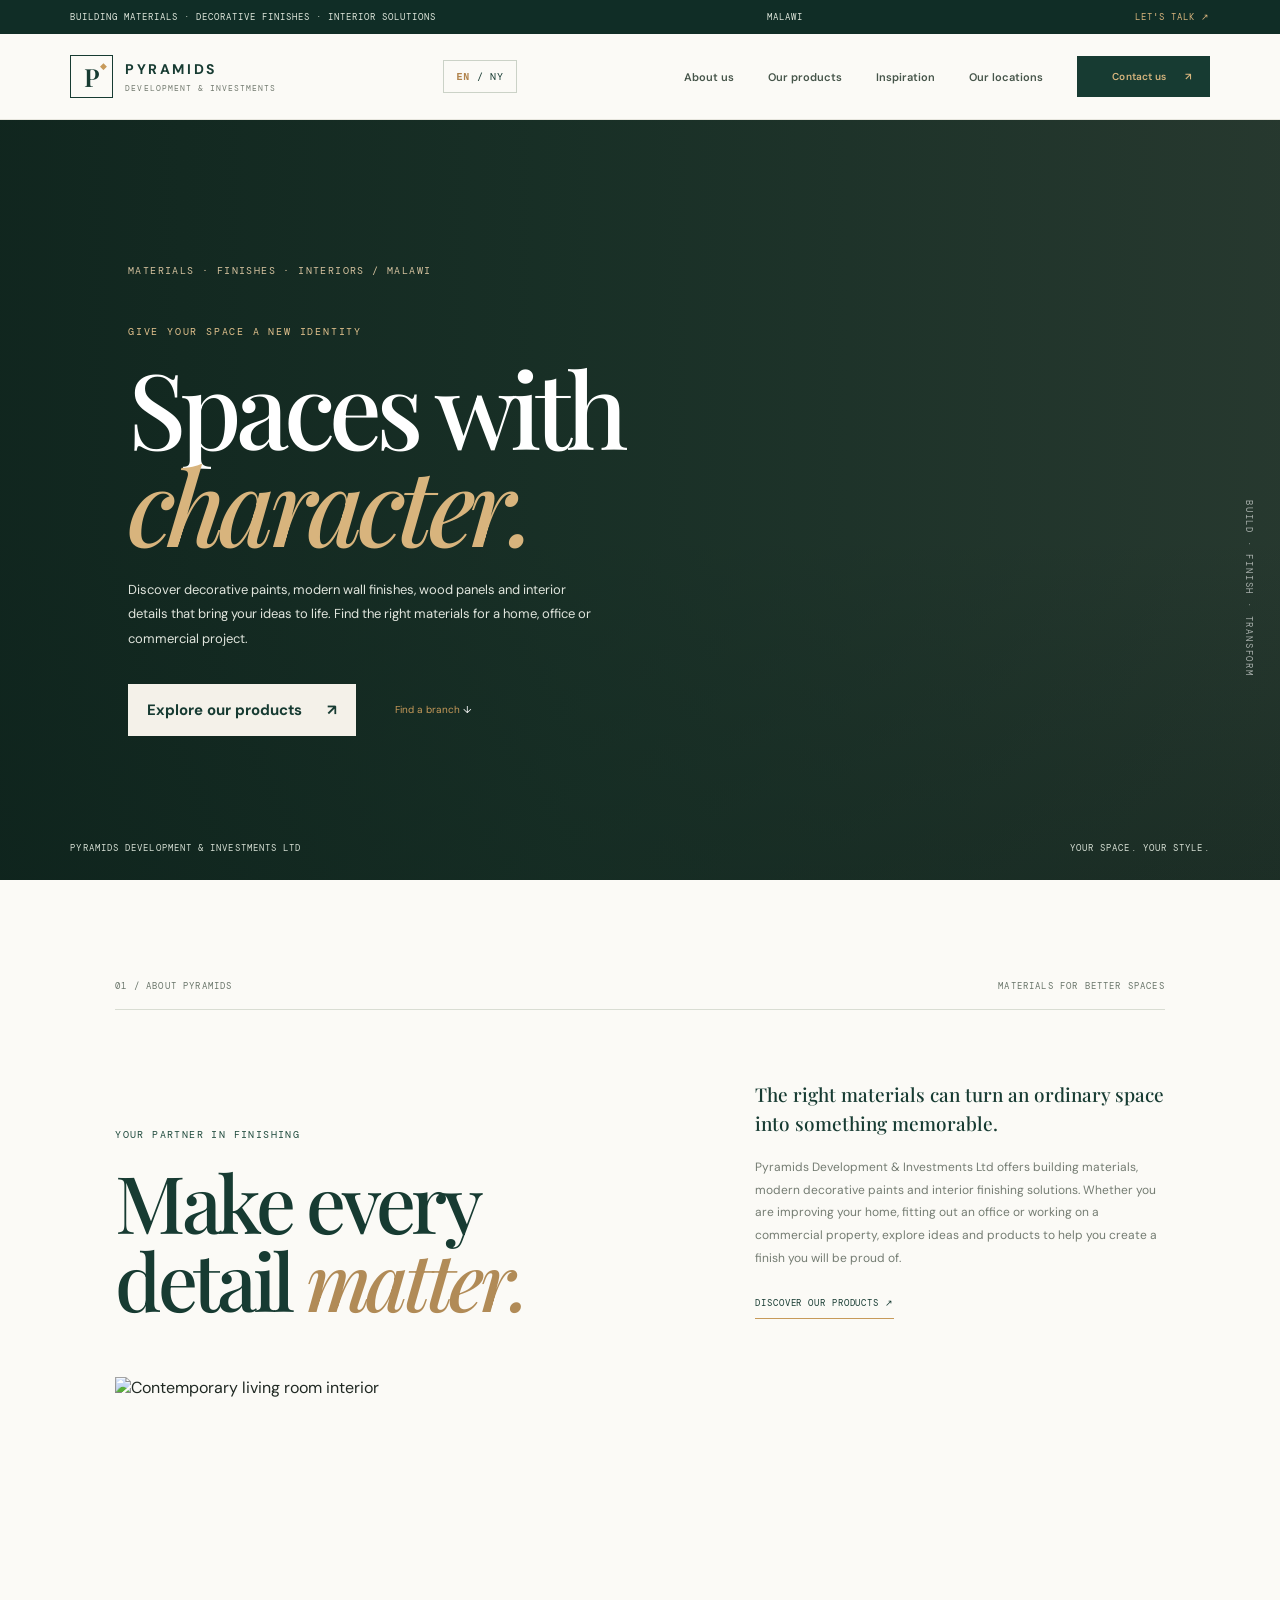
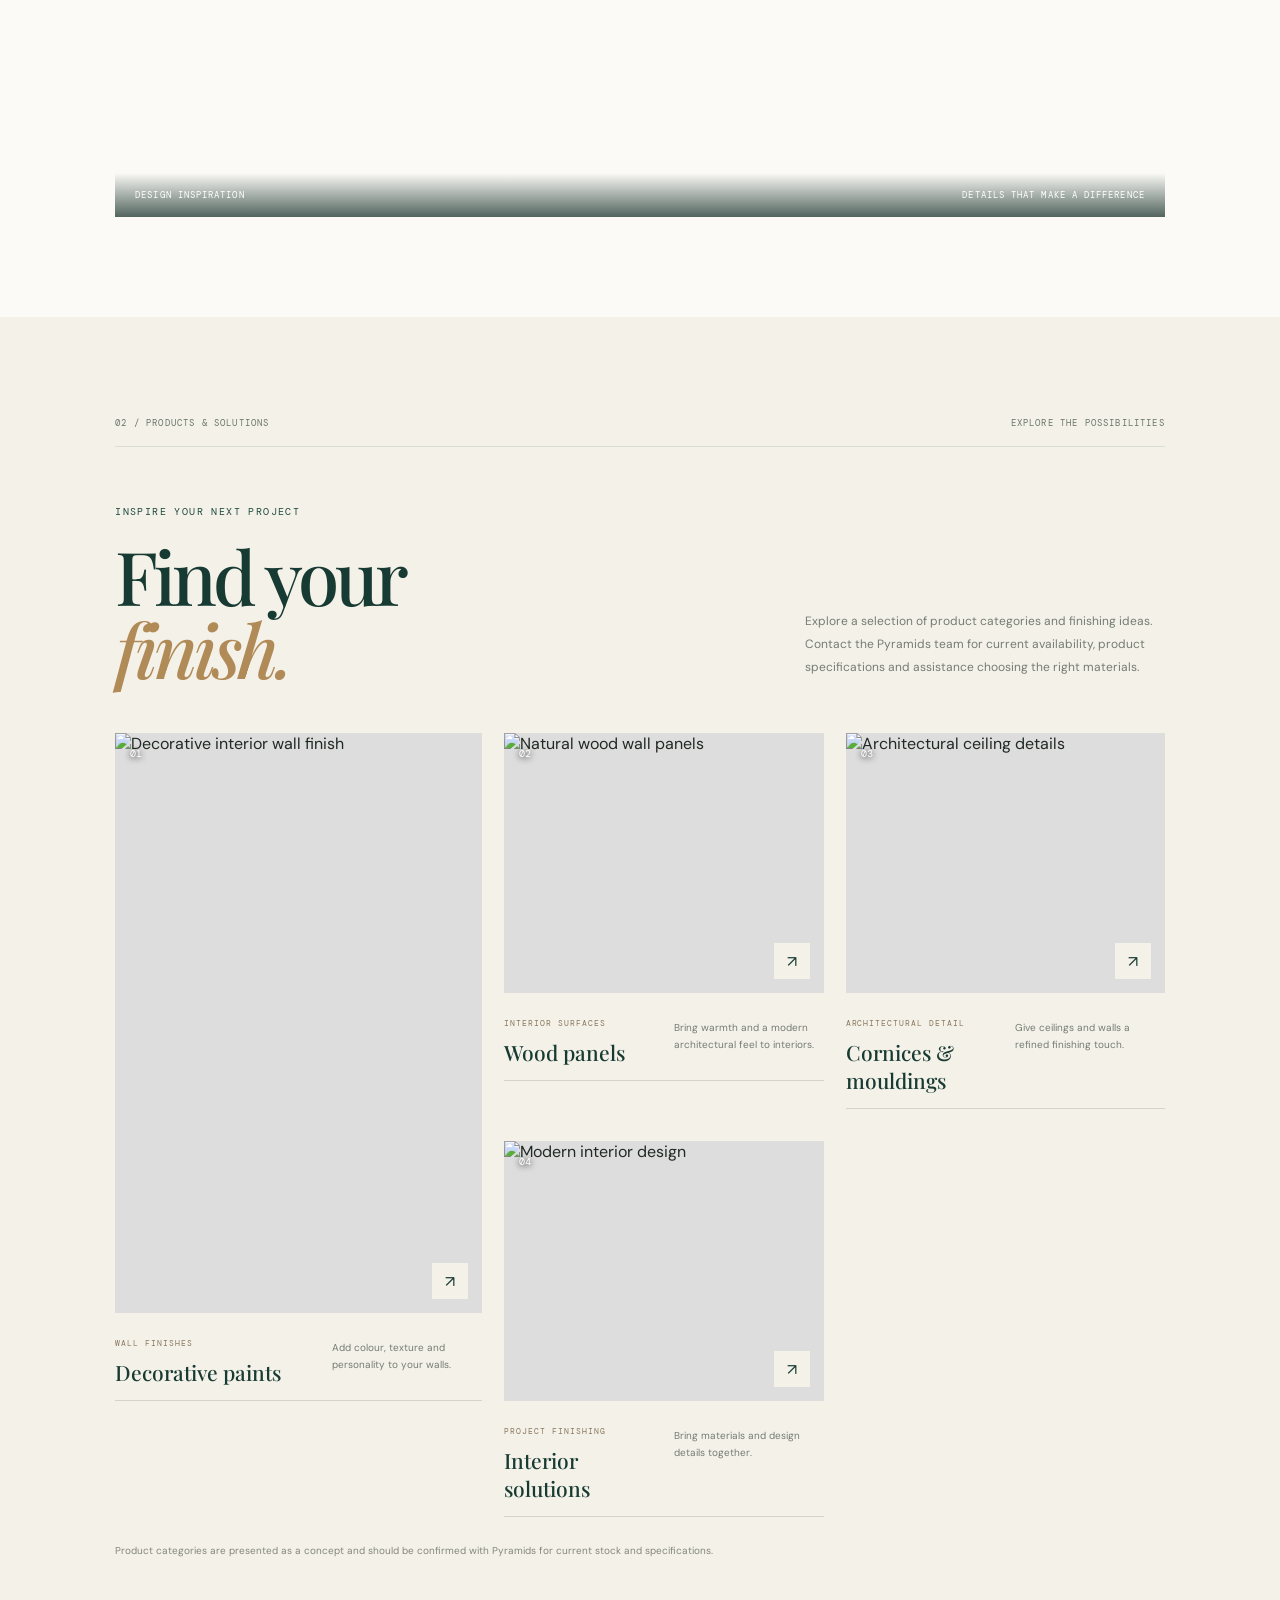
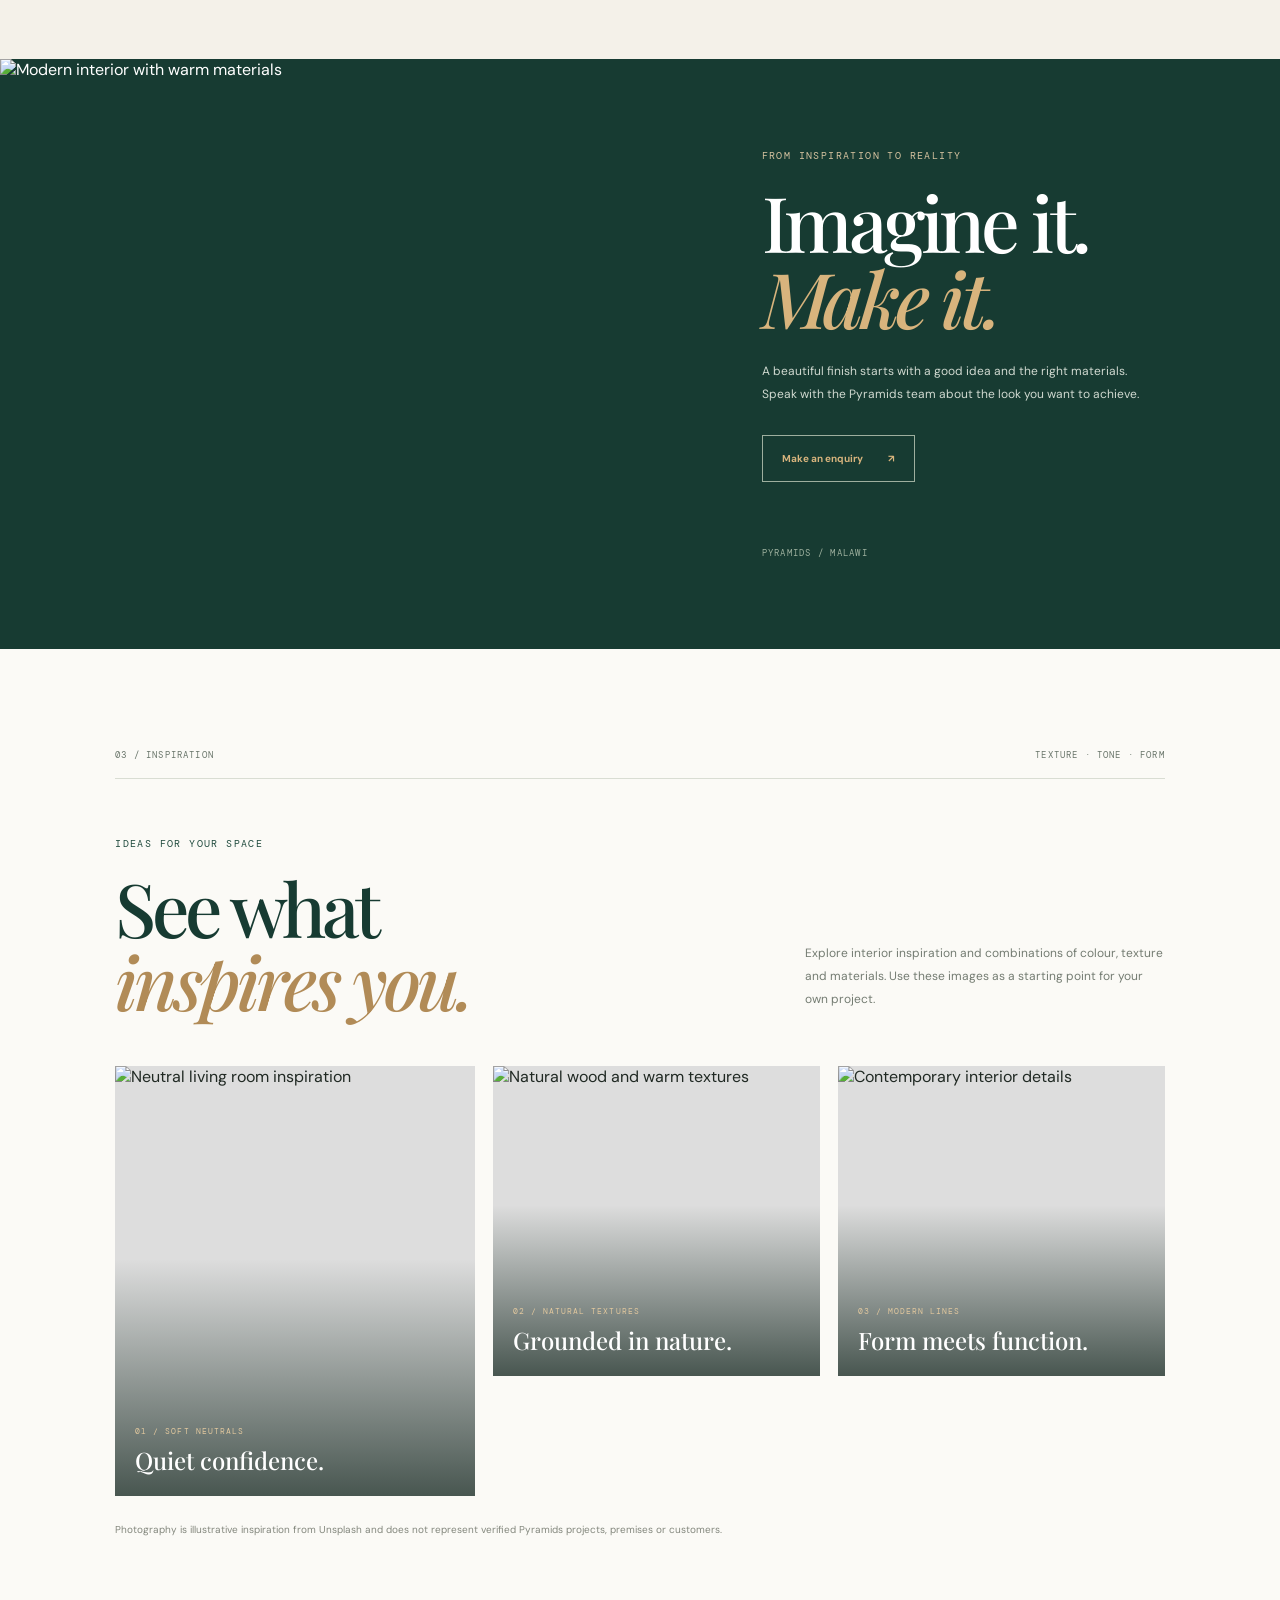
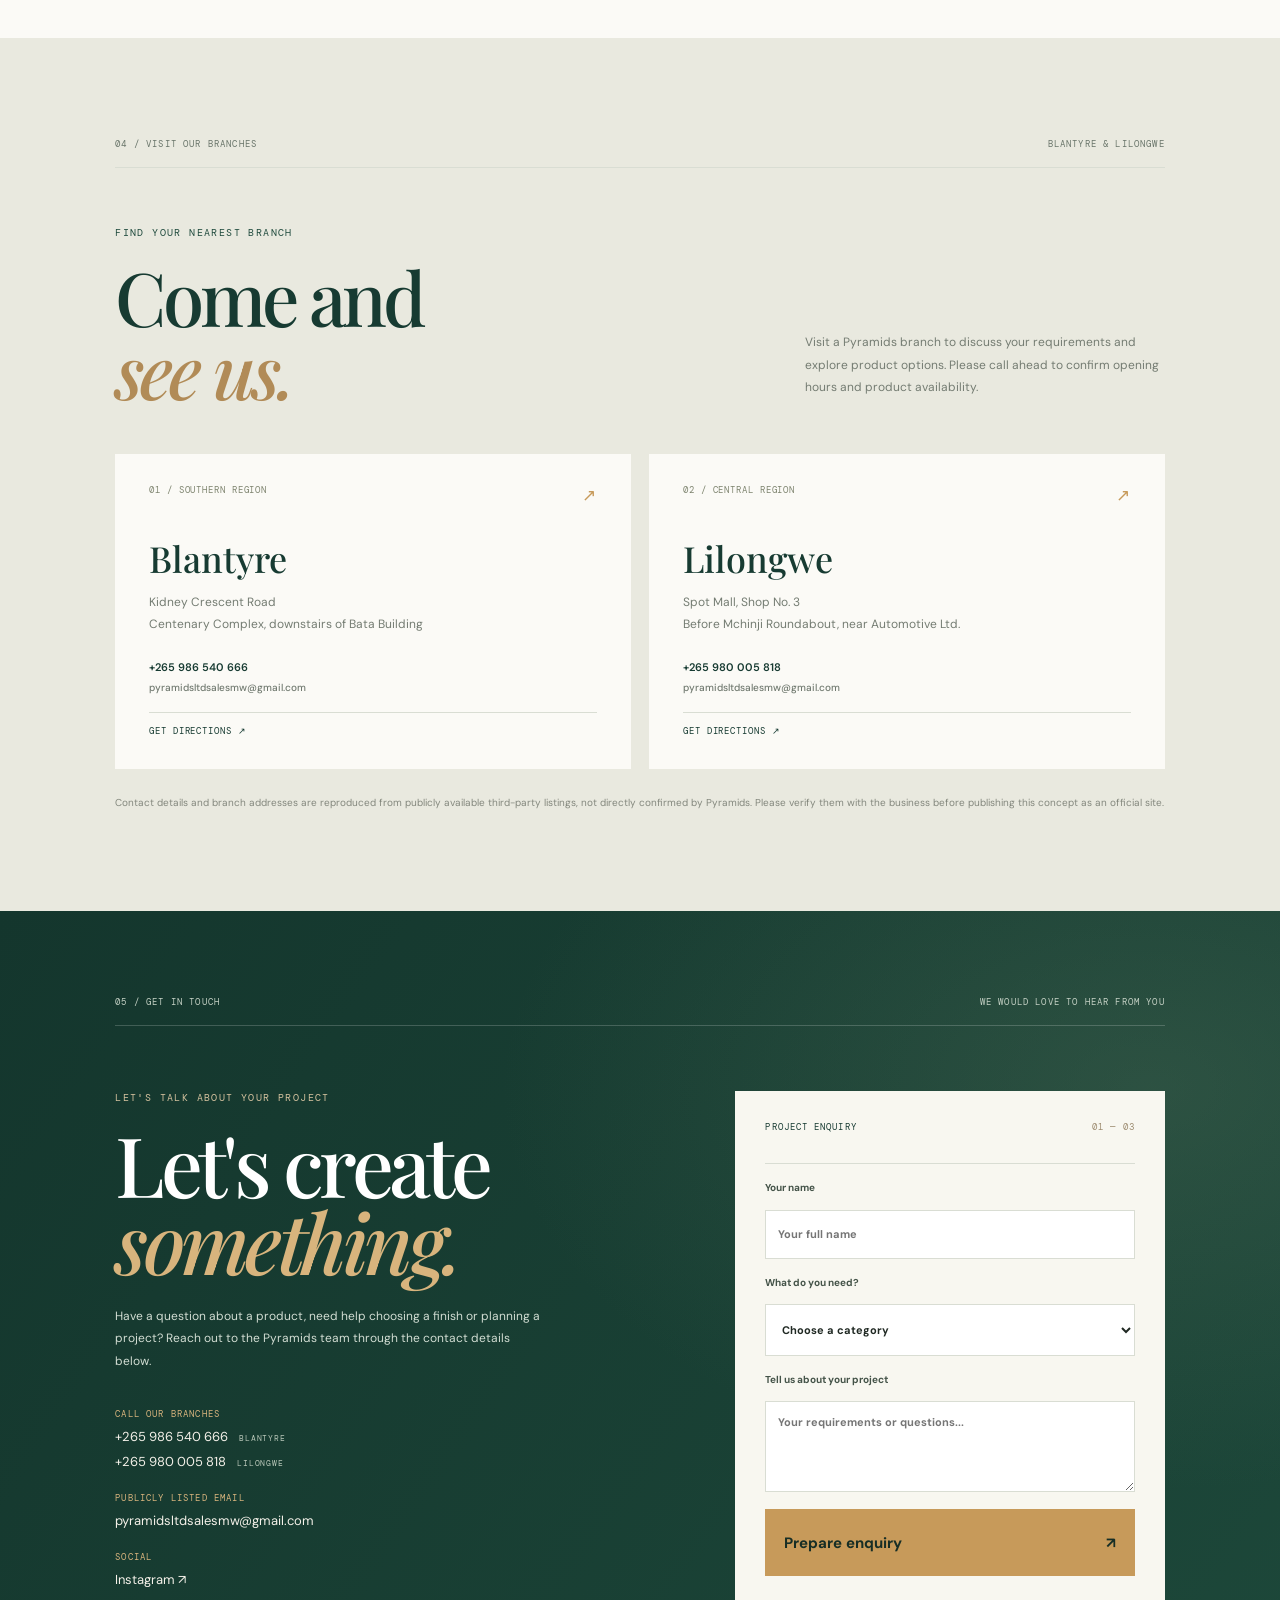
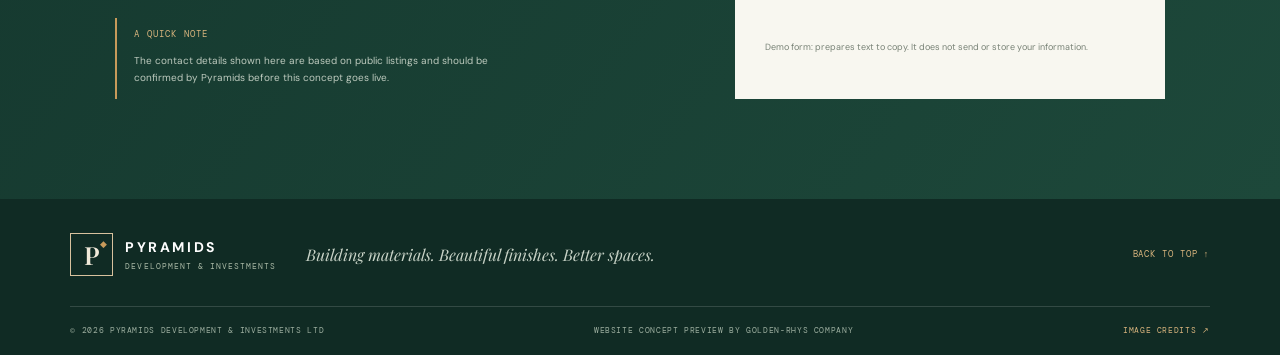
==== commit e18fa2b8: "Clarify publicly listed email contact status" ====
--- a/index.html
+++ b/index.html
@@ -47,8 +47,8 @@
 </div><p class="disclaimer" data-en="Contact details and branch addresses are reproduced from publicly available third-party listings, not directly confirmed by Pyramids. Please verify them with the business before publishing this concept as an official site." data-ny="Manambala a foni, imelo ndi ma adiresi a nthambi zatengedwa ku mauthenga opezeka pagulu, osati kutsimikiziridwa mwachindunji ndi Pyramids. Tsimikizirani ndi kampani musanagwiritse ntchito ngati tsamba lovomerezeka.">Contact details and branch addresses are reproduced from publicly available third-party listings, not directly confirmed by Pyramids. Please verify them with the business before publishing this concept as an official site.</p></section>
 <section class="contact" id="contact"><div class="contact-backdrop"></div><div class="contact-inner"><div class="section-index light"><span>05 / <span data-en="GET IN TOUCH" data-ny="LUMIKIZANANI NAFE">GET IN TOUCH</span></span><span data-en="WE WOULD LOVE TO HEAR FROM YOU" data-ny="TIKUFUNA KUMVA ZA INU">WE WOULD LOVE TO HEAR FROM YOU</span></div>
 <div class="contact-grid"><div><p class="eyebrow light" data-en="LET'S TALK ABOUT YOUR PROJECT" data-ny="TILANKHULANE ZA NTCHITO YANU">LET'S TALK ABOUT YOUR PROJECT</p><h2 data-en="Let's create<br><em>something.</em>" data-ny="Tiyeni tipange<br><em>chinthu chokongola.</em>">Let's create<br><em>something.</em></h2><p class="contact-lede" data-en="Have a question about a product, need help choosing a finish or planning a project? Reach out to the Pyramids team through the contact details below." data-ny="Kodi muli ndi funso pa chinthu china, mukufuna thandizo posankha zokongoletsa kapena kukonza ntchito? Lumikizanani ndi a Pyramids pogwiritsa ntchito mauthenga ali pansipa.">Have a question about a product, need help choosing a finish or planning a project? Reach out to the Pyramids team through the contact details below.</p>
-<div class="contact-details"><div><span data-en="CALL OUR BRANCHES" data-ny="IMBANI KU NTHAMBI ZATHU">CALL OUR BRANCHES</span><a href="tel:+265986540666">+265 986 540 666 <small>BLANTYRE</small></a><a href="tel:+265980005818">+265 980 005 818 <small>LILONGWE</small></a></div><div><span data-en="EMAIL" data-ny="IMelo">EMAIL</span><a href="mailto:pyramidsltdsalesmw@gmail.com">pyramidsltdsalesmw@gmail.com</a></div><div><span data-en="SOCIAL" data-ny="MASAMBA A PA INTANETI">SOCIAL</span><a href="https://www.instagram.com/pyramids_ltd/" target="_blank" rel="noopener">Instagram ↗</a></div></div>
-<div class="contact-note"><span data-en="A QUICK NOTE" data-ny="CHidziwitso">A QUICK NOTE</span><p data-en="The contact details shown here are based on public listings and should be confirmed by Pyramids before this concept goes live." data-ny="Mauthenga omwe ali pano atengedwa ku mauthenga a pagulu ndipo ayenera kutsimikiziridwa ndi Pyramids tsamba lino lisanayambe kugwiritsidwa ntchito.">The contact details shown here are based on public listings and should be confirmed by Pyramids before this concept goes live.</p></div></div>
+<div class="contact-details"><div><span data-en="CALL OUR BRANCHES" data-ny="IMBANI KU NTHAMBI ZATHU">CALL OUR BRANCHES</span><a href="tel:+265986540666">+265 986 540 666 <small>BLANTYRE</small></a><a href="tel:+265980005818">+265 980 005 818 <small>LILONGWE</small></a></div><div><span data-en="PUBLICLY LISTED EMAIL" data-ny="IMelo YOPEZEKA PAGULU">PUBLICLY LISTED EMAIL</span><a href="mailto:pyramidsltdsalesmw@gmail.com">pyramidsltdsalesmw@gmail.com</a></div><div><span data-en="SOCIAL" data-ny="MASAMBA A PA INTANETI">SOCIAL</span><a href="https://www.instagram.com/pyramids_ltd/" target="_blank" rel="noopener">Instagram ↗</a></div></div>
+<div class="contact-note"><span data-en="A QUICK NOTE" data-ny="CHidziwitso">A QUICK NOTE</span><p data-en="Phone numbers and branch addresses are reproduced from public business listings. The email address appears in a public recruitment notice; confirm that it is suitable for general enquiries. All details should be confirmed by Pyramids before launch." data-ny="Manambala a foni ndi ma adiresi a nthambi atengedwa ku mauthenga a pagulu. Imelo inapezeka pa chilengezo cha ntchito; funsani ngati imagwiritsidwanso ntchito pa mafunso ena. Pyramids iyenera kutsimikizira zonse tsamba lino lisanayambe kugwiritsidwa ntchito.">The contact details shown here are based on public listings and should be confirmed by Pyramids before this concept goes live.</p></div></div>
 <form class="enquiry-form" id="enquiryForm"><div class="form-top"><span data-en="PROJECT ENQUIRY" data-ny="FUNSO LA NTCHITO">PROJECT ENQUIRY</span><span>01 — 03</span></div><label><span data-en="Your name" data-ny="Dzina lanu">Your name</span><input name="name" autocomplete="name" placeholder="Your full name" required></label><label><span data-en="What do you need?" data-ny="Mukufuna chiyani?">What do you need?</span><select name="interest" required><option value="" data-en="Choose a category" data-ny="Sankhani gulu">Choose a category</option><option>Decorative paints / Utoto wokongoletsera</option><option>Wood panels / Ma panel a matabwa</option><option>Cornices & mouldings / Zokongoletsera</option><option>Interior finishing / Zokongoletsa mkati</option><option>Building materials / Zipangizo zomangira</option><option>General enquiry / Mafunso ena</option></select></label><label><span data-en="Tell us about your project" data-ny="Tiuzeni za ntchito yanu">Tell us about your project</span><textarea name="details" rows="4" placeholder="Your requirements or questions..." required></textarea></label><button class="btn btn-gold" type="submit"><span data-en="Prepare enquiry" data-ny="Konzani uthenga">Prepare enquiry</span><span>↗</span></button><p class="form-feedback" id="formFeedback" role="status" aria-live="polite"></p><p class="form-small" data-en="Demo form: prepares text to copy. It does not send or store your information." data-ny="Fomu yoyesera: imakonza uthenga kuti mukope. Situmiza kapena kusunga zambiri zanu.">Demo form: prepares text to copy. It does not send or store your information.</p></form></div></div></section>
 </main>
 <footer class="footer"><div class="footer-main"><a class="brand brand-footer" href="#top"><span class="brand-symbol">P<span>◆</span></span><span class="brand-copy">PYRAMIDS<small>DEVELOPMENT & INVESTMENTS</small></span></a><p data-en="Building materials. Beautiful finishes. Better spaces." data-ny="Zipangizo zomangira. Zokongoletsa zokongola. Malo abwino.">Building materials. Beautiful finishes. Better spaces.</p><a class="footer-top" href="#top" data-en="BACK TO TOP ↑" data-ny="BWERERANI PAMWAMBA ↑">BACK TO TOP ↑</a></div><div class="footer-bottom"><span>© <span id="year"></span> PYRAMIDS DEVELOPMENT & INVESTMENTS LTD</span><span data-en="WEBSITE CONCEPT PREVIEW BY GOLDEN-RHYS COMPANY" data-ny="CHITSANZO CHA WEBSITE CHA GOLDEN-RHYS COMPANY">WEBSITE CONCEPT PREVIEW BY GOLDEN-RHYS COMPANY</span><a href="image-credits.html">IMAGE CREDITS ↗</a></div></footer><div class="toast" id="toast" role="status" aria-live="polite"></div>
--- a/styles.css
+++ b/styles.css
@@ -11,3 +11,7 @@
 @media(max-width:900px){.nav{gap:18px}.section{padding:80px 6vw}.contact-inner{padding:75px 6vw}.hero-content{margin-left:7vw}.solution-grid{grid-template-columns:1fr 1fr}.solution-card:first-child{grid-row:span 2}.card-large .solution-image{height:550px}.feature-copy{padding:65px 6vw}.contact-grid{gap:5vw}.footer-bottom{flex-wrap:wrap}}
 @media(max-width:680px){html{scroll-padding-top:76px}.concept-bar{padding:0 16px;font-size:7px}.concept-bar span:nth-child(2){display:none}.header{height:72px;padding:0 20px}.brand-symbol{width:38px;height:38px}.brand-copy{font-size:12px}.brand-copy small{font-size:7px}.menu-toggle{display:grid;gap:6px;width:42px;height:42px;place-content:center;border:1px solid var(--line);background:transparent}.menu-toggle span{width:19px;height:1px;background:var(--forest)}.nav{display:none;position:absolute;top:71px;left:0;right:0;padding:20px;background:var(--paper);border-bottom:1px solid var(--line);box-shadow:0 15px 25px #0001;align-items:stretch;gap:0}.nav.open{display:flex;flex-direction:column}.nav>a:not(.nav-cta){padding:15px 5px;border-bottom:1px solid var(--line)}.nav-cta{margin-top:15px;text-align:center}.hero{height:auto;min-height:690px}.hero-content{width:86%;margin:0 auto;padding:90px 0 110px}.hero-overline{margin-top:35px;font-size:8px}.hero h1{font-size:clamp(62px,16vw,90px)}.hero-lede{font-size:12px}.hero-actions{align-items:flex-start;flex-direction:column;gap:20px}.hero-note{left:20px;right:20px;font-size:7px}.hero-side-label{display:none}.section{padding:68px 22px}.section-index{font-size:7px}.intro-grid{grid-template-columns:1fr;gap:25px;padding:48px 0 35px}.intro h2,.section-heading h2{font-size:58px}.intro-image{height:300px}.image-caption{font-size:7px}.section-heading{display:block;padding:45px 0 32px}.section-heading>p{margin-top:20px}.solution-grid{grid-template-columns:1fr 1fr;gap:25px 13px}.solution-card:first-child{grid-column:1/-1;grid-row:auto}.card-large .solution-image{height:330px}.solution-image{height:190px}.solution-meta{display:block}.solution-meta h3{font-size:18px}.solution-meta p{max-width:none;margin:5px 0 10px}.feature{grid-template-columns:1fr}.feature-photo,.feature-photo img{min-height:290px;height:290px}.feature-copy{padding:60px 25px}.feature h2{font-size:62px}.feature-index{margin-top:40px}.moodboard{grid-template-columns:1fr 1fr;gap:12px}.mood.tall{grid-column:1/-1;grid-row:auto;height:300px}.mood{height:210px}.mood figcaption{left:12px;bottom:13px}.mood figcaption b{font-size:19px}.location-grid{grid-template-columns:1fr}.location-card{min-height:245px;padding:25px}.contact-inner{padding:65px 22px 75px}.contact-grid{grid-template-columns:1fr;gap:35px;padding-top:48px}.contact h2{font-size:66px}.contact-note{margin-top:28px}.enquiry-form{padding:22px}.footer{padding:28px 20px 18px}.footer-main{align-items:flex-start;flex-wrap:wrap;gap:18px}.footer-main>p{order:3;flex-basis:100%;font-size:14px}.footer-top{margin-left:auto}.footer-bottom{display:grid;gap:12px;font-size:7px}.concept-bar a{font-size:7px}}
 @media(prefers-reduced-motion:reduce){*,*:before,*:after{scroll-behavior:auto!important;transition:none!important}}
+
+/* Language control and complete business contact details */
+.header-actions{display:flex;align-items:center;gap:14px}.language-toggle{border:1px solid #cbd2c7;background:transparent;color:var(--forest);padding:9px 12px;font:10px var(--mono);letter-spacing:.08em}.language-toggle .lang-active{font-weight:700;color:#b1844d}.branch-contact{display:grid;gap:7px;margin:0 0 18px}.branch-contact a{font-size:11px;color:var(--forest);font-weight:600}.branch-contact a:nth-child(2){font-size:10px;font-weight:500;color:#70796f;overflow-wrap:anywhere}.location-card .map-link{padding-top:12px;border-top:1px solid var(--line)}.contact-details{display:grid;gap:22px;margin-top:35px}.contact-details>div{display:grid;gap:8px}.contact-details>div>span{font:9px var(--mono);letter-spacing:.13em;color:#d8b47d}.contact-details a{width:max-content;max-width:100%;font-size:13px;color:#f4f1e9;overflow-wrap:anywhere}.contact-details a small{font:8px var(--mono);letter-spacing:.1em;color:#b9c7b9;margin-left:8px}.form-small{font-size:9px;line-height:1.6;color:#788276;margin:0}.contact-note{margin-top:30px}
+@media(max-width:680px){.header-actions{gap:9px}.language-toggle{padding:8px 10px}.contact-details a{font-size:12px}.branch-contact a:nth-child(2){font-size:9px}}
